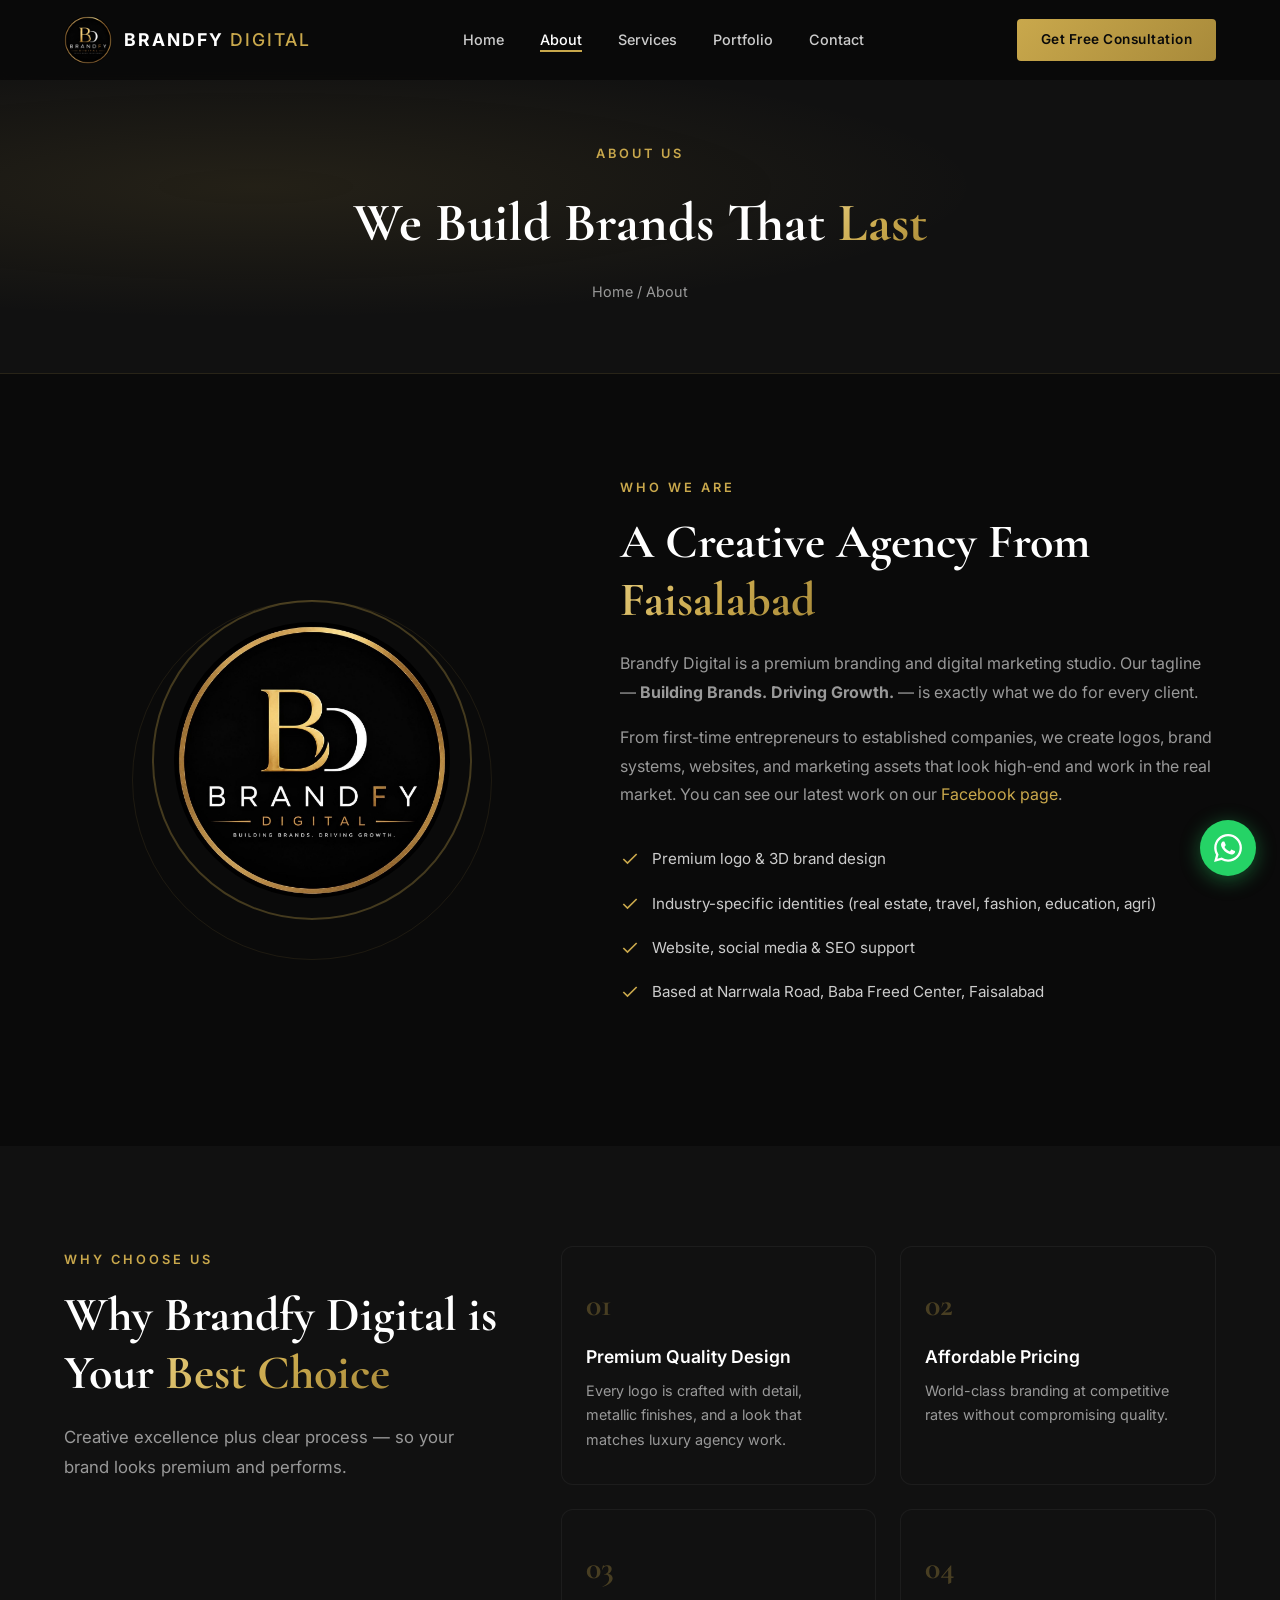
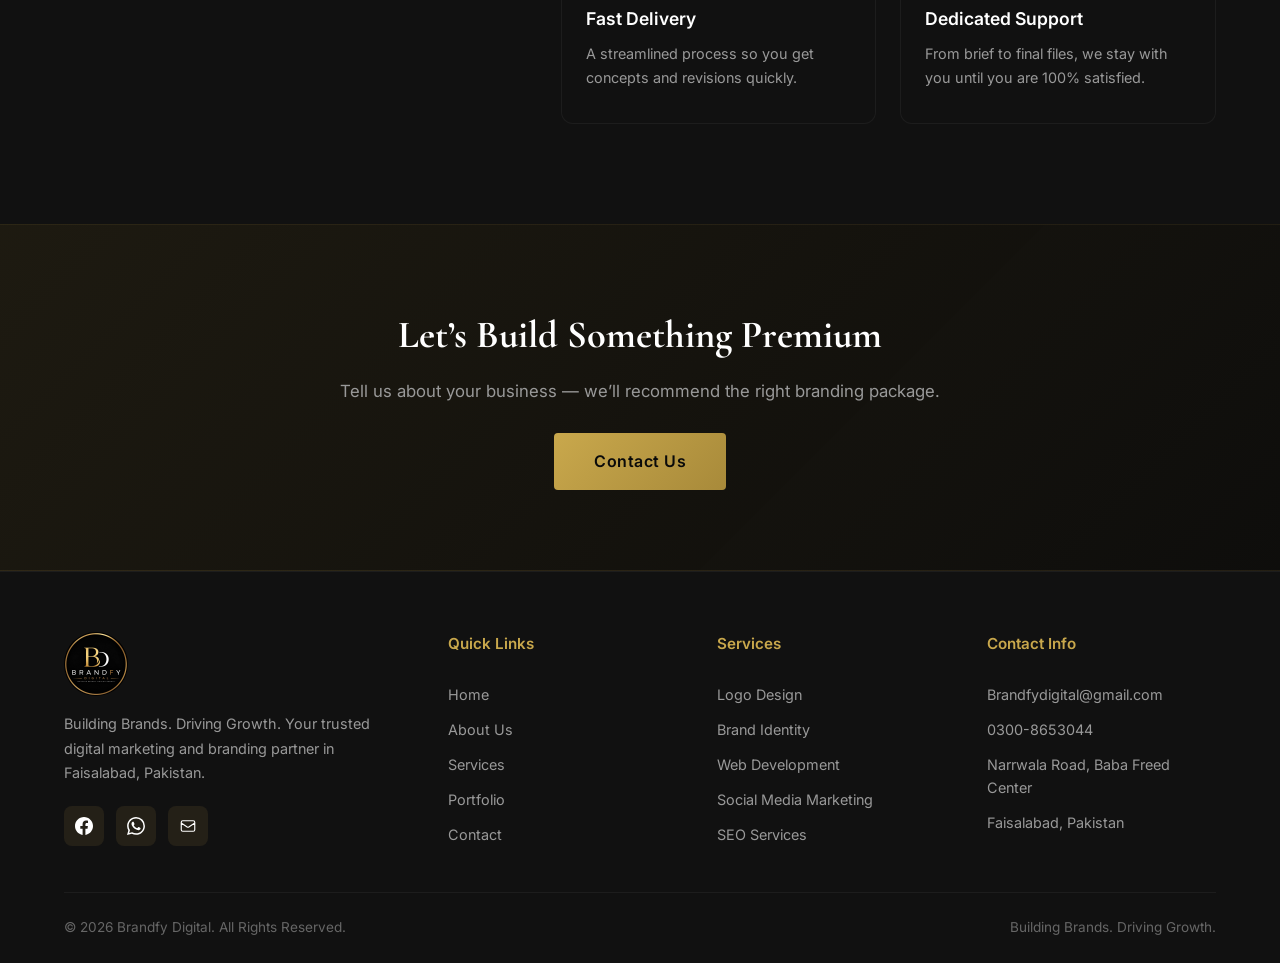
==== about.html @ acda0228 "Initial website upload" ====
<!DOCTYPE html>
<html lang="en">
<head>
  <meta charset="UTF-8">
  <meta name="viewport" content="width=device-width, initial-scale=1.0">
  <meta name="description" content="About Brandfy Digital — a Faisalabad-based branding and digital marketing agency building brands and driving growth.">
  <title>About Us | Brandfy Digital</title>
  <link rel="preconnect" href="https://fonts.googleapis.com">
  <link rel="preconnect" href="https://fonts.gstatic.com" crossorigin>
  <link href="https://fonts.googleapis.com/css2?family=Cormorant+Garamond:wght@400;600;700&family=Inter:wght@300;400;500;600;700&display=swap" rel="stylesheet">
  <link rel="stylesheet" href="css/style.css">
  <link rel="icon" href="images/brandfy-logo.png" type="image/png">
</head>
<body>

  <header class="header header--solid" id="header">
    <div class="container header__inner">
      <a href="index.html" class="logo">
        <img src="images/brandfy-logo.png" alt="Brandfy Digital" class="logo__img">
        <span class="logo__text">BRANDFY <span>DIGITAL</span></span>
      </a>
      <nav class="nav" id="nav">
        <ul class="nav__list">
          <li><a href="index.html" class="nav__link">Home</a></li>
          <li><a href="about.html" class="nav__link active">About</a></li>
          <li><a href="services.html" class="nav__link">Services</a></li>
          <li><a href="portfolio.html" class="nav__link">Portfolio</a></li>
          <li><a href="contact.html" class="nav__link">Contact</a></li>
        </ul>
      </nav>
      <a href="contact.html" class="btn btn--primary header__cta">Get Free Consultation</a>
      <button class="hamburger" id="hamburger" aria-label="Toggle menu"><span></span><span></span><span></span></button>
    </div>
  </header>

  <section class="page-hero">
    <div class="container">
      <span class="section__tag">About Us</span>
      <h1>We Build Brands That <span class="gold-text">Last</span></h1>
      <p class="breadcrumb"><a href="index.html">Home</a> / About</p>
    </div>
  </section>

  <section class="about section">
    <div class="container">
      <div class="about__grid">
        <div class="about__visual reveal">
          <div class="about__logo-wrap">
            <img src="images/brandfy-logo.png" alt="Brandfy Digital Logo" class="about__logo">
          </div>
          <div class="about__accent"></div>
        </div>
        <div class="about__content reveal">
          <span class="section__tag">Who We Are</span>
          <h2 class="section__title">A Creative Agency From <span class="gold-text">Faisalabad</span></h2>
          <p class="about__text">
            Brandfy Digital is a premium branding and digital marketing studio. Our tagline —
            <strong>Building Brands. Driving Growth.</strong> — is exactly what we do for every client.
          </p>
          <p class="about__text">
            From first-time entrepreneurs to established companies, we create logos, brand systems,
            websites, and marketing assets that look high-end and work in the real market. You can
            see our latest work on our
            <a href="https://web.facebook.com/profile.php?id=61593432682241" target="_blank" rel="noopener" class="inline-gold">Facebook page</a>.
          </p>
          <ul class="about__features">
            <li>
              <svg viewBox="0 0 24 24" fill="none" stroke="currentColor" stroke-width="2"><path d="M20 6L9 17l-5-5"/></svg>
              Premium logo &amp; 3D brand design
            </li>
            <li>
              <svg viewBox="0 0 24 24" fill="none" stroke="currentColor" stroke-width="2"><path d="M20 6L9 17l-5-5"/></svg>
              Industry-specific identities (real estate, travel, fashion, education, agri)
            </li>
            <li>
              <svg viewBox="0 0 24 24" fill="none" stroke="currentColor" stroke-width="2"><path d="M20 6L9 17l-5-5"/></svg>
              Website, social media &amp; SEO support
            </li>
            <li>
              <svg viewBox="0 0 24 24" fill="none" stroke="currentColor" stroke-width="2"><path d="M20 6L9 17l-5-5"/></svg>
              Based at Narrwala Road, Baba Freed Center, Faisalabad
            </li>
          </ul>
        </div>
      </div>
    </div>
  </section>

  <section class="why section section--dark">
    <div class="container">
      <div class="why__grid">
        <div class="why__content reveal">
          <span class="section__tag">Why Choose Us</span>
          <h2 class="section__title">Why Brandfy Digital is Your <span class="gold-text">Best Choice</span></h2>
          <p class="section__desc">Creative excellence plus clear process — so your brand looks premium and performs.</p>
        </div>
        <div class="why__cards">
          <div class="why-card reveal">
            <span class="why-card__num">01</span>
            <h3>Premium Quality Design</h3>
            <p>Every logo is crafted with detail, metallic finishes, and a look that matches luxury agency work.</p>
          </div>
          <div class="why-card reveal">
            <span class="why-card__num">02</span>
            <h3>Affordable Pricing</h3>
            <p>World-class branding at competitive rates without compromising quality.</p>
          </div>
          <div class="why-card reveal">
            <span class="why-card__num">03</span>
            <h3>Fast Delivery</h3>
            <p>A streamlined process so you get concepts and revisions quickly.</p>
          </div>
          <div class="why-card reveal">
            <span class="why-card__num">04</span>
            <h3>Dedicated Support</h3>
            <p>From brief to final files, we stay with you until you are 100% satisfied.</p>
          </div>
        </div>
      </div>
    </div>
  </section>

  <section class="cta-banner">
    <div class="container cta-banner__inner reveal">
      <h2>Let’s Build Something Premium</h2>
      <p>Tell us about your business — we’ll recommend the right branding package.</p>
      <a href="contact.html" class="btn btn--primary btn--lg">Contact Us</a>
    </div>
  </section>

  <footer class="footer">
    <div class="container">
      <div class="footer__grid">
        <div class="footer__brand">
          <img src="images/brandfy-logo.png" alt="Brandfy Digital" class="footer__logo">
          <p>Building Brands. Driving Growth. Your trusted digital marketing and branding partner in Faisalabad, Pakistan.</p>
          <div class="footer__social">
            <a href="https://web.facebook.com/profile.php?id=61593432682241" target="_blank" rel="noopener" aria-label="Facebook"><svg viewBox="0 0 24 24" fill="currentColor"><path d="M24 12.073c0-6.627-5.373-12-12-12s-12 5.373-12 12c0 5.99 4.388 10.954 10.125 11.854v-8.385H7.078v-3.47h3.047V9.43c0-3.007 1.792-4.669 4.533-4.669 1.312 0 2.686.235 2.686.235v2.953H15.83c-1.491 0-1.956.925-1.956 1.874v2.25h3.328l-.532 3.47h-2.796v8.385C19.612 23.027 24 18.062 24 12.073z"/></svg></a>
            <a href="https://wa.me/923008653044" target="_blank" rel="noopener" aria-label="WhatsApp"><svg viewBox="0 0 24 24" fill="currentColor"><path d="M17.472 14.382c-.297-.149-1.758-.867-2.03-.967-.273-.099-.471-.148-.67.15-.197.297-.767.966-.94 1.164-.173.199-.347.223-.644.075-.297-.15-1.255-.463-2.39-1.475-.883-.788-1.48-1.761-1.653-2.059-.173-.297-.018-.458.13-.606.134-.133.298-.347.446-.52.149-.174.198-.298.298-.497.099-.198.05-.371-.025-.52-.075-.149-.669-1.612-.916-2.207-.242-.579-.487-.5-.669-.51-.173-.008-.371-.01-.57-.01-.198 0-.52.074-.792.372-.272.297-1.04 1.016-1.04 2.479 0 1.462 1.065 2.875 1.213 3.074.149.198 2.096 3.2 5.077 4.487.709.306 1.262.489 1.694.625.712.227 1.36.195 1.871.118.571-.085 1.758-.719 2.006-1.413.248-.694.248-1.289.173-1.413-.074-.124-.272-.198-.57-.347m-5.421 7.403h-.004a9.87 9.87 0 01-5.031-1.378l-.361-.214-3.741.982.998-3.648-.235-.374a9.86 9.86 0 01-1.51-5.26c.001-5.45 4.436-9.884 9.888-9.884 2.64 0 5.122 1.03 6.988 2.898a9.825 9.825 0 012.893 6.994c-.003 5.45-4.435 9.884-9.884 9.884m8.413-18.297A11.815 11.815 0 0012.05 0C5.495 0 .16 5.335.157 11.892c0 2.096.547 4.142 1.588 5.945L.057 24l6.305-1.654a11.882 11.882 0 005.683 1.448h.005c6.554 0 11.89-5.335 11.89-11.893a11.821 11.821 0 00-3.48-8.413z"/></svg></a>
            <a href="mailto:Brandfydigital@gmail.com" aria-label="Email"><svg viewBox="0 0 24 24" fill="none" stroke="currentColor" stroke-width="1.5"><path d="M3 8l7.89 5.26a2 2 0 002.22 0L21 8M5 19h14a2 2 0 002-2V7a2 2 0 00-2-2H5a2 2 0 00-2 2v10a2 2 0 002 2z"/></svg></a>
          </div>
        </div>
        <div class="footer__links">
          <h4>Quick Links</h4>
          <ul>
            <li><a href="index.html">Home</a></li>
            <li><a href="about.html">About Us</a></li>
            <li><a href="services.html">Services</a></li>
            <li><a href="portfolio.html">Portfolio</a></li>
            <li><a href="contact.html">Contact</a></li>
          </ul>
        </div>
        <div class="footer__links">
          <h4>Services</h4>
          <ul>
            <li><a href="services.html">Logo Design</a></li>
            <li><a href="services.html">Brand Identity</a></li>
            <li><a href="services.html">Web Development</a></li>
            <li><a href="services.html">Social Media Marketing</a></li>
            <li><a href="services.html">SEO Services</a></li>
          </ul>
        </div>
        <div class="footer__links">
          <h4>Contact Info</h4>
          <ul>
            <li>Brandfydigital@gmail.com</li>
            <li>0300-8653044</li>
            <li>Narrwala Road, Baba Freed Center</li>
            <li>Faisalabad, Pakistan</li>
          </ul>
        </div>
      </div>
      <div class="footer__bottom">
        <p>&copy; 2026 Brandfy Digital. All Rights Reserved.</p>
        <p>Building Brands. Driving Growth.</p>
      </div>
    </div>
  </footer>

  <a href="https://wa.me/923008653044?text=Hi%20Brandfy%20Digital!%20I%20want%20to%20discuss%20a%20project." class="whatsapp-float" target="_blank" rel="noopener" aria-label="Chat on WhatsApp">
    <svg viewBox="0 0 24 24" fill="currentColor"><path d="M17.472 14.382c-.297-.149-1.758-.867-2.03-.967-.273-.099-.471-.148-.67.15-.197.297-.767.966-.94 1.164-.173.199-.347.223-.644.075-.297-.15-1.255-.463-2.39-1.475-.883-.788-1.48-1.761-1.653-2.059-.173-.297-.018-.458.13-.606.134-.133.298-.347.446-.52.149-.174.198-.298.298-.497.099-.198.05-.371-.025-.52-.075-.149-.669-1.612-.916-2.207-.242-.579-.487-.5-.669-.51-.173-.008-.371-.01-.57-.01-.198 0-.52.074-.792.372-.272.297-1.04 1.016-1.04 2.479 0 1.462 1.065 2.875 1.213 3.074.149.198 2.096 3.2 5.077 4.487.709.306 1.262.489 1.694.625.712.227 1.36.195 1.871.118.571-.085 1.758-.719 2.006-1.413.248-.694.248-1.289.173-1.413-.074-.124-.272-.198-.57-.347m-5.421 7.403h-.004a9.87 9.87 0 01-5.031-1.378l-.361-.214-3.741.982.998-3.648-.235-.374a9.86 9.86 0 01-1.51-5.26c.001-5.45 4.436-9.884 9.888-9.884 2.64 0 5.122 1.03 6.988 2.898a9.825 9.825 0 012.893 6.994c-.003 5.45-4.435 9.884-9.884 9.884m8.413-18.297A11.815 11.815 0 0012.05 0C5.495 0 .16 5.335.157 11.892c0 2.096.547 4.142 1.588 5.945L.057 24l6.305-1.654a11.882 11.882 0 005.683 1.448h.005c6.554 0 11.89-5.335 11.89-11.893a11.821 11.821 0 00-3.48-8.413z"/></svg>
  </a>
  <script src="js/main.js"></script>
</body>
</html>
---- css/style.css ----
/* ===== CSS Variables ===== */
:root {
  --black: #0a0a0a;
  --black-light: #111111;
  --black-card: #1a1a1a;
  --gold: #c9a84c;
  --gold-light: #e2c878;
  --gold-dark: #a88a3a;
  --white: #ffffff;
  --gray: #999999;
  --gray-light: #cccccc;
  --gray-dark: #666666;
  --font-serif: 'Cormorant Garamond', Georgia, serif;
  --font-sans: 'Inter', -apple-system, BlinkMacSystemFont, sans-serif;
  --transition: 0.3s cubic-bezier(0.4, 0, 0.2, 1);
  --shadow: 0 4px 30px rgba(0, 0, 0, 0.3);
  --shadow-gold: 0 4px 30px rgba(201, 168, 76, 0.15);
}

/* ===== Reset & Base ===== */
*, *::before, *::after {
  margin: 0;
  padding: 0;
  box-sizing: border-box;
}

html {
  scroll-behavior: smooth;
  scroll-padding-top: 80px;
}

body {
  font-family: var(--font-sans);
  background: var(--black);
  color: var(--white);
  line-height: 1.6;
  overflow-x: hidden;
}

img {
  max-width: 100%;
  height: auto;
  display: block;
}

a {
  text-decoration: none;
  color: inherit;
  transition: var(--transition);
}

ul { list-style: none; }

.container {
  max-width: 1200px;
  margin: 0 auto;
  padding: 0 24px;
}

.gold-text {
  background: linear-gradient(135deg, var(--gold-light), var(--gold), var(--gold-dark));
  -webkit-background-clip: text;
  -webkit-text-fill-color: transparent;
  background-clip: text;
}

.section {
  padding: 100px 0;
}

.section--dark {
  background: var(--black-light);
}

.section__tag {
  display: inline-block;
  font-size: 0.8rem;
  font-weight: 600;
  letter-spacing: 3px;
  text-transform: uppercase;
  color: var(--gold);
  margin-bottom: 16px;
}

.section__title {
  font-family: var(--font-serif);
  font-size: clamp(2rem, 4vw, 3rem);
  font-weight: 700;
  line-height: 1.2;
  margin-bottom: 20px;
}

.section__desc {
  color: var(--gray);
  font-size: 1.05rem;
  max-width: 600px;
  line-height: 1.8;
}

.section__header {
  text-align: center;
  margin-bottom: 60px;
}

.section__header .section__desc {
  margin: 0 auto;
}

/* ===== Buttons ===== */
.btn {
  display: inline-flex;
  align-items: center;
  justify-content: center;
  padding: 14px 32px;
  font-family: var(--font-sans);
  font-size: 0.9rem;
  font-weight: 600;
  letter-spacing: 0.5px;
  border: none;
  border-radius: 4px;
  cursor: pointer;
  transition: var(--transition);
}

.btn--primary {
  background: linear-gradient(135deg, var(--gold), var(--gold-dark));
  color: var(--black);
}

.btn--primary:hover {
  background: linear-gradient(135deg, var(--gold-light), var(--gold));
  transform: translateY(-2px);
  box-shadow: var(--shadow-gold);
}

.btn--outline {
  background: transparent;
  color: var(--white);
  border: 1px solid rgba(201, 168, 76, 0.4);
}

.btn--outline:hover {
  border-color: var(--gold);
  color: var(--gold);
  transform: translateY(-2px);
}

.btn--lg {
  padding: 16px 40px;
  font-size: 1rem;
}

.btn--full {
  width: 100%;
}

/* ===== Header ===== */
.header {
  position: fixed;
  top: 0;
  left: 0;
  width: 100%;
  z-index: 1000;
  padding: 16px 0;
  transition: var(--transition);
}

.header.scrolled {
  background: rgba(10, 10, 10, 0.95);
  backdrop-filter: blur(20px);
  padding: 12px 0;
  box-shadow: 0 2px 20px rgba(0, 0, 0, 0.5);
}

.header__inner {
  display: flex;
  align-items: center;
  justify-content: space-between;
}

.logo {
  display: flex;
  align-items: center;
  gap: 12px;
}

.logo__img {
  width: 48px;
  height: 48px;
  border-radius: 50%;
  object-fit: cover;
}

.logo__text {
  font-family: var(--font-sans);
  font-weight: 700;
  font-size: 1.1rem;
  letter-spacing: 2px;
}

.logo__text span {
  color: var(--gold);
  font-weight: 500;
}

.nav__list {
  display: flex;
  gap: 36px;
}

.nav__link {
  font-size: 0.9rem;
  font-weight: 500;
  color: var(--gray-light);
  position: relative;
}

.nav__link::after {
  content: '';
  position: absolute;
  bottom: -4px;
  left: 0;
  width: 0;
  height: 2px;
  background: var(--gold);
  transition: var(--transition);
}

.nav__link:hover,
.nav__link.active {
  color: var(--white);
}

.nav__link:hover::after,
.nav__link.active::after {
  width: 100%;
}

.header__cta {
  padding: 10px 24px;
  font-size: 0.85rem;
}

.hamburger {
  display: none;
  flex-direction: column;
  gap: 5px;
  background: none;
  border: none;
  cursor: pointer;
  padding: 4px;
}

.hamburger span {
  display: block;
  width: 24px;
  height: 2px;
  background: var(--white);
  transition: var(--transition);
}

/* ===== Hero ===== */
.hero {
  min-height: 100vh;
  display: flex;
  align-items: center;
  position: relative;
  padding: 120px 0 80px;
  overflow: hidden;
}

.hero__bg {
  position: absolute;
  inset: 0;
  background:
    radial-gradient(ellipse at 20% 50%, rgba(201, 168, 76, 0.08) 0%, transparent 50%),
    radial-gradient(ellipse at 80% 20%, rgba(201, 168, 76, 0.05) 0%, transparent 50%),
    radial-gradient(ellipse at 50% 100%, rgba(201, 168, 76, 0.03) 0%, transparent 50%);
}

.hero__bg::before {
  content: '';
  position: absolute;
  inset: 0;
  background: url("data:image/svg+xml,%3Csvg width='60' height='60' viewBox='0 0 60 60' xmlns='http://www.w3.org/2000/svg'%3E%3Cg fill='none' fill-rule='evenodd'%3E%3Cg fill='%23c9a84c' fill-opacity='0.03'%3E%3Cpath d='M36 34v-4h-2v4h-4v2h4v4h2v-4h4v-2h-4zm0-30V0h-2v4h-4v2h4v4h2V6h4V4h-4zM6 34v-4H4v4H0v2h4v4h2v-4h4v-2H6zM6 4V0H4v4H0v2h4v4h2V6h4V4H6z'/%3E%3C/g%3E%3C/g%3E%3C/svg%3E");
  opacity: 0.5;
}

.hero__content {
  position: relative;
  z-index: 1;
  max-width: 800px;
}

.hero-animate {
  opacity: 0;
  animation: heroFadeUp 0.9s cubic-bezier(0.22, 1, 0.36, 1) forwards;
}

.hero__badge.hero-animate { animation-delay: 0.08s; }
.hero__desc.hero-animate { animation-delay: 1.15s; }
.hero__actions.hero-animate { animation-delay: 1.32s; }
.hero__stats.hero-animate { animation-delay: 1.48s; }

.hero__badge {
  display: inline-block;
  padding: 8px 20px;
  border: 1px solid rgba(201, 168, 76, 0.3);
  border-radius: 50px;
  font-size: 0.8rem;
  font-weight: 500;
  letter-spacing: 1px;
  color: var(--gold);
  margin-bottom: 24px;
  animation: fadeInUp 0.8s ease;
}

.hero__title {
  font-family: var(--font-serif);
  font-size: clamp(2.8rem, 6vw, 4.5rem);
  font-weight: 700;
  line-height: 1.1;
  margin-bottom: 24px;
}

.hero__title-line {
  display: block;
  overflow: hidden;
  padding-bottom: 0.06em;
}

.hero__title-word {
  display: inline-block;
  margin-right: 0.18em;
  will-change: transform, opacity, filter;
  opacity: 0;
  transform: translate3d(0, 36%, 0);
  filter: blur(5px);
  animation: heroMaskReveal 1.05s cubic-bezier(0.22, 0.61, 0.36, 1) forwards;
}

.hero__title-line:nth-child(1) .hero__title-word:nth-child(1) { animation-delay: 0.16s; }
.hero__title-line:nth-child(1) .hero__title-word:nth-child(2) { animation-delay: 0.28s; }
.hero__title-line:nth-child(2) .hero__title-word:nth-child(1) { animation-delay: 0.4s; }
.hero__title-line:nth-child(2) .hero__title-word:nth-child(2) { animation-delay: 0.52s; }

.hero__desc {
  font-size: 1.1rem;
  color: var(--gray);
  line-height: 1.8;
  max-width: 600px;
  margin-bottom: 36px;
  animation: fadeInUp 0.8s ease 0.2s both;
}

.hero__actions {
  display: flex;
  gap: 16px;
  flex-wrap: wrap;
  margin-bottom: 60px;
  animation: fadeInUp 0.8s ease 0.3s both;
}

.hero__stats {
  display: flex;
  gap: 48px;
  animation: fadeInUp 0.8s ease 0.4s both;
}

.stat {
  display: flex;
  flex-direction: column;
}

.stat__num {
  font-family: var(--font-serif);
  font-size: 2.5rem;
  font-weight: 700;
  color: var(--gold);
  line-height: 1;
}

.stat__plus {
  font-family: var(--font-serif);
  font-size: 2.5rem;
  font-weight: 700;
  color: var(--gold);
  line-height: 1;
}

.stat__label {
  font-size: 0.85rem;
  color: var(--gray);
  margin-top: 4px;
}

.hero__scroll {
  position: absolute;
  bottom: 40px;
  left: 50%;
  transform: translateX(-50%);
  display: flex;
  flex-direction: column;
  align-items: center;
  gap: 8px;
  color: var(--gray-dark);
  font-size: 0.75rem;
  letter-spacing: 2px;
  text-transform: uppercase;
  animation: fadeInUp 0.8s ease 0.6s both;
}

.hero__scroll-line {
  width: 1px;
  height: 40px;
  background: linear-gradient(to bottom, var(--gold), transparent);
  animation: scrollLine 2s ease infinite;
}

/* ===== About ===== */
.about__grid {
  display: grid;
  grid-template-columns: 1fr 1.2fr;
  gap: 60px;
  align-items: center;
}

.about__visual {
  position: relative;
  display: flex;
  justify-content: center;
}

.about__logo-wrap {
  width: 320px;
  height: 320px;
  border-radius: 50%;
  border: 2px solid rgba(201, 168, 76, 0.3);
  display: flex;
  align-items: center;
  justify-content: center;
  padding: 20px;
  position: relative;
  z-index: 1;
}

.about__logo {
  width: 100%;
  height: 100%;
  object-fit: contain;
  border-radius: 50%;
}

.about__accent {
  position: absolute;
  width: 360px;
  height: 360px;
  border-radius: 50%;
  border: 1px solid rgba(201, 168, 76, 0.1);
  animation: pulse 3s ease infinite;
}

.about__text {
  color: var(--gray);
  margin-bottom: 16px;
  line-height: 1.8;
}

.about-copy {
  opacity: 0;
  transform: translateY(42px);
  filter: blur(8px);
}

.heading-reveal {
  display: block;
  overflow: hidden;
  opacity: 0;
  transform: translateY(30px);
  filter: blur(6px);
}

.reveal.visible .heading-reveal,
.about__content.visible .heading-reveal {
  animation: aboutTextReveal 0.85s cubic-bezier(0.22, 1, 0.36, 1) forwards;
}

.about__content.visible .about-copy {
  animation: aboutTextReveal 0.85s cubic-bezier(0.22, 1, 0.36, 1) forwards;
}

.about__content.visible .about-copy:nth-child(1) { animation-delay: 0.08s; }
.about__content.visible .about-copy:nth-child(2) { animation-delay: 0.22s; }
.about__content.visible .about-copy:nth-child(3) { animation-delay: 0.36s; }
.about__content.visible .about-copy:nth-child(4) { animation-delay: 0.5s; }
.about__content.visible .about-copy:nth-child(5) { animation-delay: 0.64s; }

.about__features {
  margin: 28px 0 32px;
}

.about__features li {
  display: flex;
  align-items: center;
  gap: 12px;
  padding: 10px 0;
  color: var(--gray-light);
  font-size: 0.95rem;
}

.about__features svg {
  width: 20px;
  height: 20px;
  color: var(--gold);
  flex-shrink: 0;
}

/* ===== Services ===== */
.services__grid {
  display: grid;
  grid-template-columns: repeat(3, 1fr);
  gap: 24px;
}

.service-card {
  background: var(--black-card);
  border: 1px solid rgba(255, 255, 255, 0.05);
  border-radius: 12px;
  padding: 36px 28px;
  transition: var(--transition);
  position: relative;
  overflow: hidden;
}

.service-card::before {
  content: '';
  position: absolute;
  top: 0;
  left: 0;
  width: 100%;
  height: 3px;
  background: linear-gradient(90deg, var(--gold), var(--gold-dark));
  transform: scaleX(0);
  transform-origin: left;
  transition: var(--transition);
}

.service-card:hover {
  border-color: rgba(201, 168, 76, 0.2);
  transform: translateY(-4px);
  box-shadow: var(--shadow-gold);
}

.service-card:hover::before {
  transform: scaleX(1);
}

.service-card__icon {
  width: 56px;
  height: 56px;
  border-radius: 12px;
  background: rgba(201, 168, 76, 0.1);
  display: flex;
  align-items: center;
  justify-content: center;
  margin-bottom: 20px;
}

.service-card__icon svg {
  width: 28px;
  height: 28px;
  color: var(--gold);
}

.service-card__title {
  font-size: 1.2rem;
  font-weight: 600;
  margin-bottom: 12px;
}

.service-card__desc {
  color: var(--gray);
  font-size: 0.9rem;
  line-height: 1.7;
}

/* ===== Why Choose Us ===== */
.why__grid {
  display: grid;
  grid-template-columns: 1fr 1.5fr;
  gap: 60px;
  align-items: start;
}

.why__cards {
  display: grid;
  grid-template-columns: repeat(2, 1fr);
  gap: 24px;
}

.why-card {
  background: var(--black-light);
  border: 1px solid rgba(255, 255, 255, 0.05);
  border-radius: 12px;
  padding: 32px 24px;
  transition: var(--transition);
}

.why-card:hover {
  border-color: rgba(201, 168, 76, 0.2);
  transform: translateY(-2px);
}

.why-card__num {
  font-family: var(--font-serif);
  font-size: 2rem;
  font-weight: 700;
  color: rgba(201, 168, 76, 0.3);
  display: block;
  margin-bottom: 12px;
}

.why-card h3 {
  font-size: 1.1rem;
  font-weight: 600;
  margin-bottom: 8px;
}

.why-card p {
  color: var(--gray);
  font-size: 0.9rem;
  line-height: 1.7;
}

/* ===== Portfolio ===== */
.portfolio__grid {
  display: grid;
  grid-template-columns: repeat(5, 1fr);
  gap: 20px;
}

.portfolio-item {
  background: var(--black-card);
  border-radius: 12px;
  overflow: hidden;
  border: 1px solid rgba(255, 255, 255, 0.05);
  transition: var(--transition);
}

.portfolio-item:hover {
  transform: translateY(-6px);
  border-color: rgba(201, 168, 76, 0.3);
  box-shadow: var(--shadow-gold);
}

.portfolio-item__img-wrap {
  aspect-ratio: 1;
  overflow: hidden;
  background: #fff;
  display: flex;
  align-items: center;
  justify-content: center;
  padding: 16px;
}

.portfolio-item__img-wrap img {
  width: 100%;
  height: 100%;
  object-fit: contain;
  transition: var(--transition);
}

.portfolio-item:hover .portfolio-item__img-wrap img {
  transform: scale(1.05);
}

.portfolio-item__info {
  padding: 16px;
  text-align: center;
}

.portfolio-item__info h3 {
  font-size: 0.85rem;
  font-weight: 600;
  margin-bottom: 4px;
  white-space: nowrap;
  overflow: hidden;
  text-overflow: ellipsis;
}

.portfolio-item__info span {
  font-size: 0.75rem;
  color: var(--gray-dark);
}

/* ===== CTA Banner ===== */
.cta-banner {
  padding: 80px 0;
  background: linear-gradient(135deg, rgba(201, 168, 76, 0.1), rgba(201, 168, 76, 0.02));
  border-top: 1px solid rgba(201, 168, 76, 0.1);
  border-bottom: 1px solid rgba(201, 168, 76, 0.1);
}

.cta-banner__inner {
  text-align: center;
}

.cta-banner__inner h2 {
  font-family: var(--font-serif);
  font-size: clamp(1.8rem, 3vw, 2.5rem);
  margin-bottom: 12px;
}

.cta-banner__inner p {
  color: var(--gray);
  margin-bottom: 28px;
  font-size: 1.05rem;
}

/* ===== Contact ===== */
.contact__grid {
  display: grid;
  grid-template-columns: 1fr 1fr;
  gap: 60px;
  align-items: start;
}

.contact__details {
  margin-top: 36px;
}

.contact__item {
  display: flex;
  gap: 16px;
  padding: 20px 0;
  border-bottom: 1px solid rgba(255, 255, 255, 0.05);
}

.contact__icon {
  width: 48px;
  height: 48px;
  border-radius: 10px;
  background: rgba(201, 168, 76, 0.1);
  display: flex;
  align-items: center;
  justify-content: center;
  flex-shrink: 0;
}

.contact__icon svg {
  width: 22px;
  height: 22px;
  color: var(--gold);
}

.contact__item h4 {
  font-size: 0.85rem;
  font-weight: 600;
  color: var(--gold);
  margin-bottom: 4px;
}

.contact__item a {
  color: var(--gray-light);
  font-size: 0.95rem;
}

.contact__item a:hover {
  color: var(--gold);
}

.contact__item p {
  color: var(--gray-light);
  font-size: 0.95rem;
}

.contact__form {
  background: var(--black-light);
  border: 1px solid rgba(255, 255, 255, 0.05);
  border-radius: 16px;
  padding: 40px;
}

.contact__form h3 {
  font-size: 1.3rem;
  font-weight: 600;
  margin-bottom: 28px;
}

.form-group {
  margin-bottom: 20px;
}

.form-group label {
  display: block;
  font-size: 0.85rem;
  font-weight: 500;
  color: var(--gray-light);
  margin-bottom: 8px;
}

.form-group input,
.form-group select,
.form-group textarea {
  width: 100%;
  padding: 14px 16px;
  background: var(--black-card);
  border: 1px solid rgba(255, 255, 255, 0.08);
  border-radius: 8px;
  color: var(--white);
  font-family: var(--font-sans);
  font-size: 0.95rem;
  transition: var(--transition);
}

.form-group input:focus,
.form-group select:focus,
.form-group textarea:focus {
  outline: none;
  border-color: var(--gold);
  box-shadow: 0 0 0 3px rgba(201, 168, 76, 0.1);
}

.form-group input::placeholder,
.form-group textarea::placeholder {
  color: var(--gray-dark);
}

.form-group select {
  appearance: none;
  background-image: url("data:image/svg+xml,%3Csvg xmlns='http://www.w3.org/2000/svg' width='12' height='12' viewBox='0 0 12 12'%3E%3Cpath fill='%23999' d='M6 8L1 3h10z'/%3E%3C/svg%3E");
  background-repeat: no-repeat;
  background-position: right 16px center;
  cursor: pointer;
}

.form-group select option {
  background: var(--black-card);
}

.form-group textarea {
  resize: vertical;
  min-height: 100px;
}

/* ===== Footer ===== */
.footer {
  background: var(--black-light);
  border-top: 1px solid rgba(255, 255, 255, 0.05);
  padding: 60px 0 0;
}

.footer__grid {
  display: grid;
  grid-template-columns: 1.5fr 1fr 1fr 1fr;
  gap: 40px;
  padding-bottom: 40px;
  border-bottom: 1px solid rgba(255, 255, 255, 0.05);
}

.footer__logo {
  width: 64px;
  height: 64px;
  border-radius: 50%;
  margin-bottom: 16px;
}

.footer__brand p {
  color: var(--gray);
  font-size: 0.9rem;
  line-height: 1.7;
  margin-bottom: 20px;
}

.footer__social {
  display: flex;
  gap: 12px;
}

.footer__social a {
  width: 40px;
  height: 40px;
  border-radius: 8px;
  background: rgba(201, 168, 76, 0.1);
  display: flex;
  align-items: center;
  justify-content: center;
  transition: var(--transition);
}

.footer__social a:hover {
  background: var(--gold);
  color: var(--black);
}

.footer__social svg {
  width: 18px;
  height: 18px;
}

.footer__links h4 {
  font-size: 0.95rem;
  font-weight: 600;
  margin-bottom: 20px;
  color: var(--gold);
}

.footer__links li {
  padding: 6px 0;
}

.footer__links a,
.footer__links li {
  color: var(--gray);
  font-size: 0.9rem;
}

.footer__links a:hover {
  color: var(--gold);
}

.footer__bottom {
  display: flex;
  justify-content: space-between;
  align-items: center;
  padding: 24px 0;
  color: var(--gray-dark);
  font-size: 0.85rem;
}

/* ===== WhatsApp Float ===== */
.whatsapp-float {
  position: fixed;
  bottom: 24px;
  right: 24px;
  width: 56px;
  height: 56px;
  background: #25d366;
  border-radius: 50%;
  display: flex;
  align-items: center;
  justify-content: center;
  z-index: 999;
  box-shadow: 0 4px 20px rgba(37, 211, 102, 0.4);
  transition: var(--transition);
  animation: pulseWhatsApp 2s ease infinite;
}

.whatsapp-float:hover {
  transform: scale(1.1);
}

.whatsapp-float svg {
  width: 28px;
  height: 28px;
  color: white;
}

/* ===== Reveal Animation ===== */
.reveal {
  opacity: 0;
  transform: translateY(30px);
  transition: opacity 0.8s ease, transform 0.8s ease;
}

.reveal.visible {
  opacity: 1;
  transform: translateY(0);
}

/* ===== Keyframes ===== */
@keyframes fadeInUp {
  from {
    opacity: 0;
    transform: translateY(30px);
  }
  to {
    opacity: 1;
    transform: translateY(0);
  }
}

@keyframes heroFadeUp {
  from {
    opacity: 0;
    transform: translateY(32px);
  }
  to {
    opacity: 1;
    transform: translateY(0);
  }
}

@keyframes heroMaskReveal {
  0% {
    opacity: 0;
    transform: translate3d(0, 36%, 0);
    filter: blur(5px);
  }
  100% {
    opacity: 1;
    transform: translate3d(0, 0, 0);
    filter: blur(0);
  }
}

@keyframes aboutTextReveal {
  0% {
    opacity: 0;
    transform: translateY(42px);
    filter: blur(8px);
  }
  60% {
    opacity: 1;
  }
  100% {
    opacity: 1;
    transform: translateY(0);
    filter: blur(0);
  }
}

@keyframes scrollLine {
  0%, 100% { opacity: 0.3; transform: scaleY(0.5); }
  50% { opacity: 1; transform: scaleY(1); }
}

@keyframes pulse {
  0%, 100% { transform: scale(1); opacity: 0.5; }
  50% { transform: scale(1.05); opacity: 0.8; }
}

@keyframes pulseWhatsApp {
  0%, 100% { box-shadow: 0 4px 20px rgba(37, 211, 102, 0.4); }
  50% { box-shadow: 0 4px 30px rgba(37, 211, 102, 0.7); }
}

/* ===== Responsive ===== */
@media (max-width: 1024px) {
  .services__grid {
    grid-template-columns: repeat(2, 1fr);
  }

  .portfolio__grid {
    grid-template-columns: repeat(3, 1fr);
  }

  .footer__grid {
    grid-template-columns: repeat(2, 1fr);
  }
}

@media (max-width: 768px) {
  .section {
    padding: 70px 0;
  }

  .nav {
    position: fixed;
    top: 0;
    right: -100%;
    width: 280px;
    height: 100vh;
    background: var(--black-light);
    padding: 80px 32px 32px;
    transition: var(--transition);
    z-index: 999;
    border-left: 1px solid rgba(201, 168, 76, 0.1);
  }

  .nav.open {
    right: 0;
  }

  .nav__list {
    flex-direction: column;
    gap: 24px;
  }

  .nav__link {
    font-size: 1.1rem;
  }

  .header__cta {
    display: none;
  }

  .hamburger {
    display: flex;
    z-index: 1001;
  }

  .hamburger.active span:nth-child(1) {
    transform: rotate(45deg) translate(5px, 5px);
  }

  .hamburger.active span:nth-child(2) {
    opacity: 0;
  }

  .hamburger.active span:nth-child(3) {
    transform: rotate(-45deg) translate(5px, -5px);
  }

  .hero__stats {
    gap: 24px;
    flex-wrap: wrap;
  }

  .about__grid {
    grid-template-columns: 1fr;
    gap: 40px;
  }

  .about__logo-wrap {
    width: 240px;
    height: 240px;
  }

  .about__accent {
    width: 280px;
    height: 280px;
  }

  .services__grid {
    grid-template-columns: 1fr;
  }

  .why__grid {
    grid-template-columns: 1fr;
  }

  .why__cards {
    grid-template-columns: 1fr;
  }

  .portfolio__grid {
    grid-template-columns: repeat(2, 1fr);
  }

  .contact__grid {
    grid-template-columns: 1fr;
    gap: 40px;
  }

  .contact__form {
    padding: 28px;
  }

  .footer__grid {
    grid-template-columns: 1fr;
    gap: 32px;
  }

  .footer__bottom {
    flex-direction: column;
    gap: 8px;
    text-align: center;
  }

  .hero__scroll {
    display: none;
  }
}

@media (max-width: 480px) {
  .portfolio__grid {
    grid-template-columns: 1fr 1fr;
    gap: 12px;
  }

  .hero__actions {
    flex-direction: column;
  }

  .hero__actions .btn {
    width: 100%;
  }
}

/* ===== Multi-page extras ===== */
.header--solid {
  background: rgba(10, 10, 10, 0.95);
  backdrop-filter: blur(20px);
}

.page-hero {
  padding: 140px 0 70px;
  background:
    radial-gradient(ellipse at 20% 50%, rgba(201, 168, 76, 0.1) 0%, transparent 50%),
    var(--black-light);
  border-bottom: 1px solid rgba(201, 168, 76, 0.12);
  text-align: center;
}

.page-hero h1 {
  font-family: var(--font-serif);
  font-size: clamp(2.2rem, 5vw, 3.4rem);
  font-weight: 700;
  margin-bottom: 12px;
}

.breadcrumb {
  color: var(--gray);
  font-size: 0.9rem;
}

.breadcrumb a:hover {
  color: var(--gold);
}

.section__cta {
  text-align: center;
  margin-top: 48px;
}

.inline-gold {
  color: var(--gold);
}

.portfolio__grid--home {
  grid-template-columns: repeat(4, 1fr);
}

.portfolio-item {
  color: inherit;
}

.process__grid {
  display: grid;
  grid-template-columns: repeat(4, 1fr);
  gap: 24px;
}

.process-step {
  background: var(--black-card);
  border: 1px solid rgba(255, 255, 255, 0.05);
  border-radius: 12px;
  padding: 32px 24px;
}

.process-step span {
  font-family: var(--font-serif);
  font-size: 2rem;
  color: var(--gold);
  display: block;
  margin-bottom: 12px;
}

.process-step h3 {
  margin-bottom: 8px;
}

.process-step p {
  color: var(--gray);
  font-size: 0.9rem;
}

.map-wrap {
  height: 380px;
  border-top: 1px solid rgba(255, 255, 255, 0.05);
}

.map-wrap iframe {
  width: 100%;
  height: 100%;
  border: 0;
  filter: grayscale(0.4) contrast(1.05);
}

@media (max-width: 1024px) {
  .portfolio__grid--home {
    grid-template-columns: repeat(3, 1fr);
  }

  .process__grid {
    grid-template-columns: repeat(2, 1fr);
  }
}

@media (max-width: 768px) {
  .portfolio__grid--home {
    grid-template-columns: repeat(2, 1fr);
  }

  .process__grid {
    grid-template-columns: 1fr;
  }
}

@media (prefers-reduced-motion: reduce) {
  .hero-animate,
  .hero__title-word {
    animation: none !important;
    opacity: 1 !important;
    transform: none !important;
    filter: none !important;
  }
}
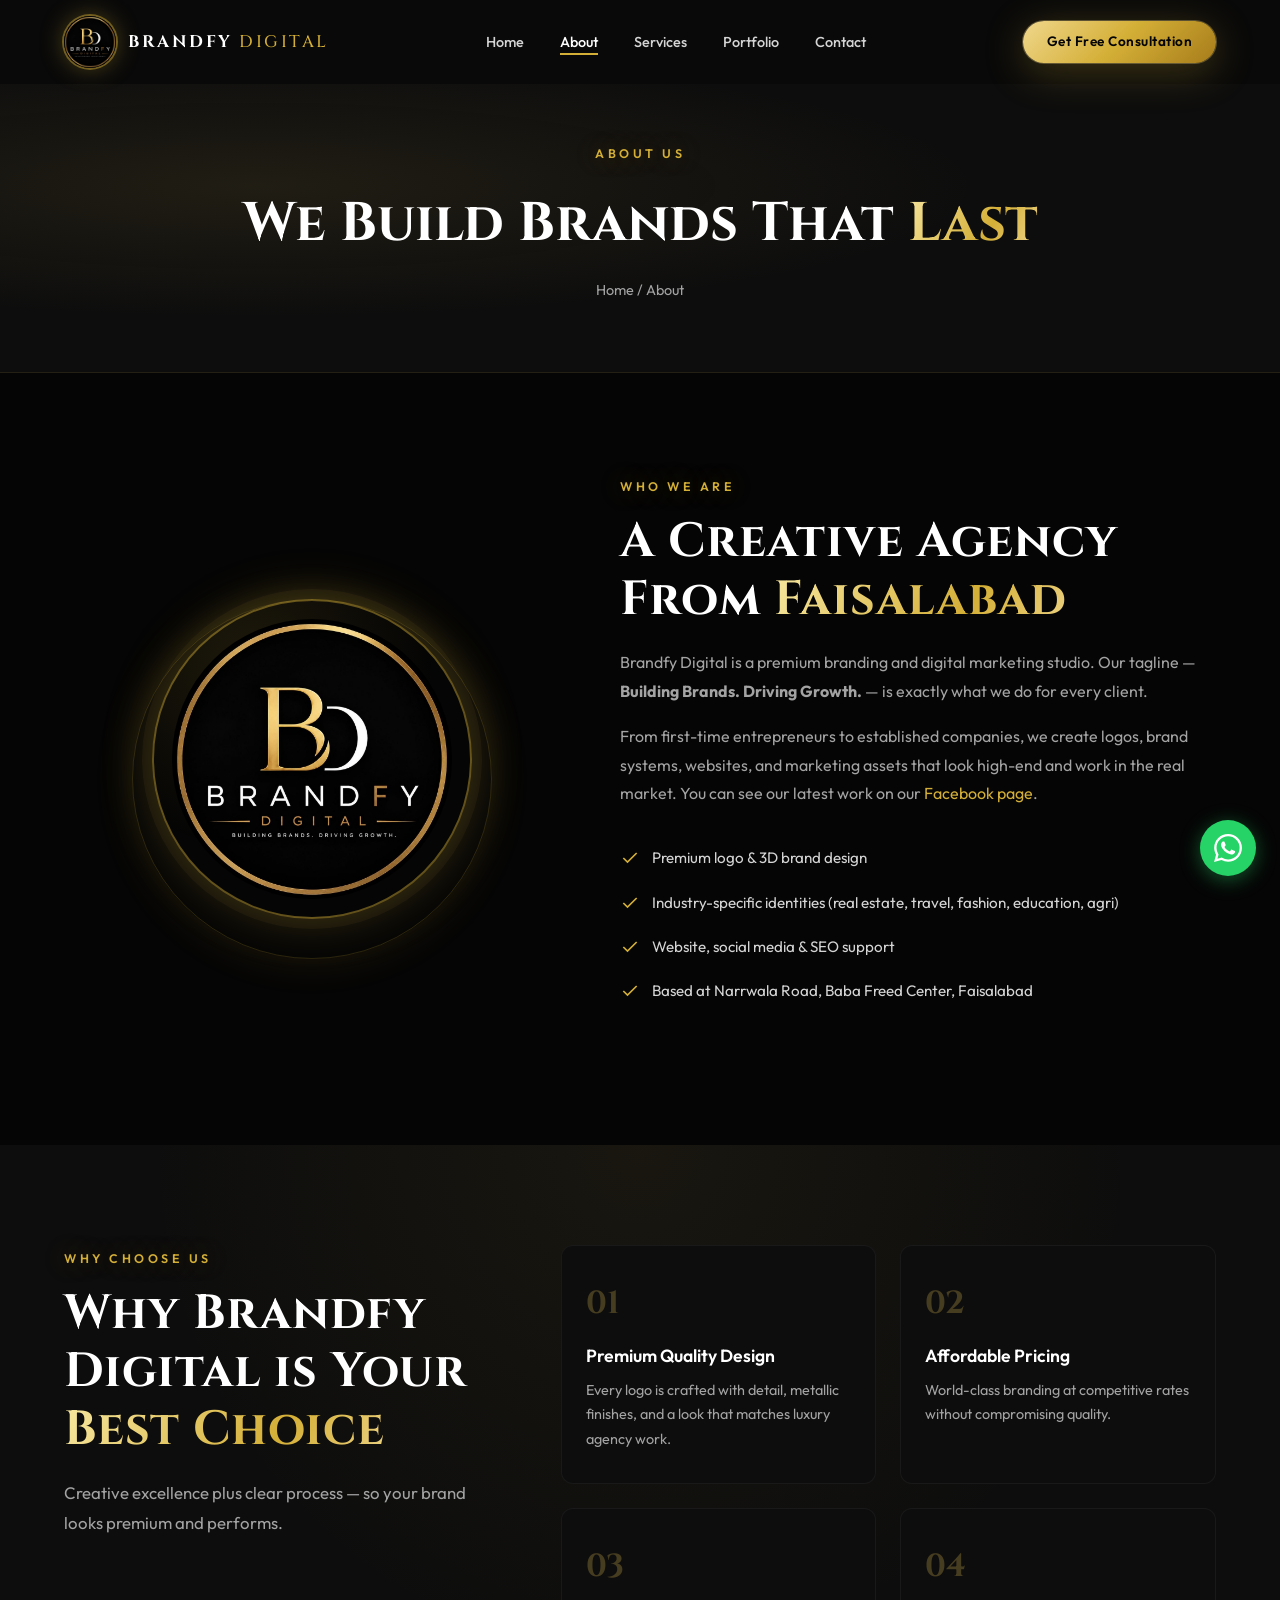
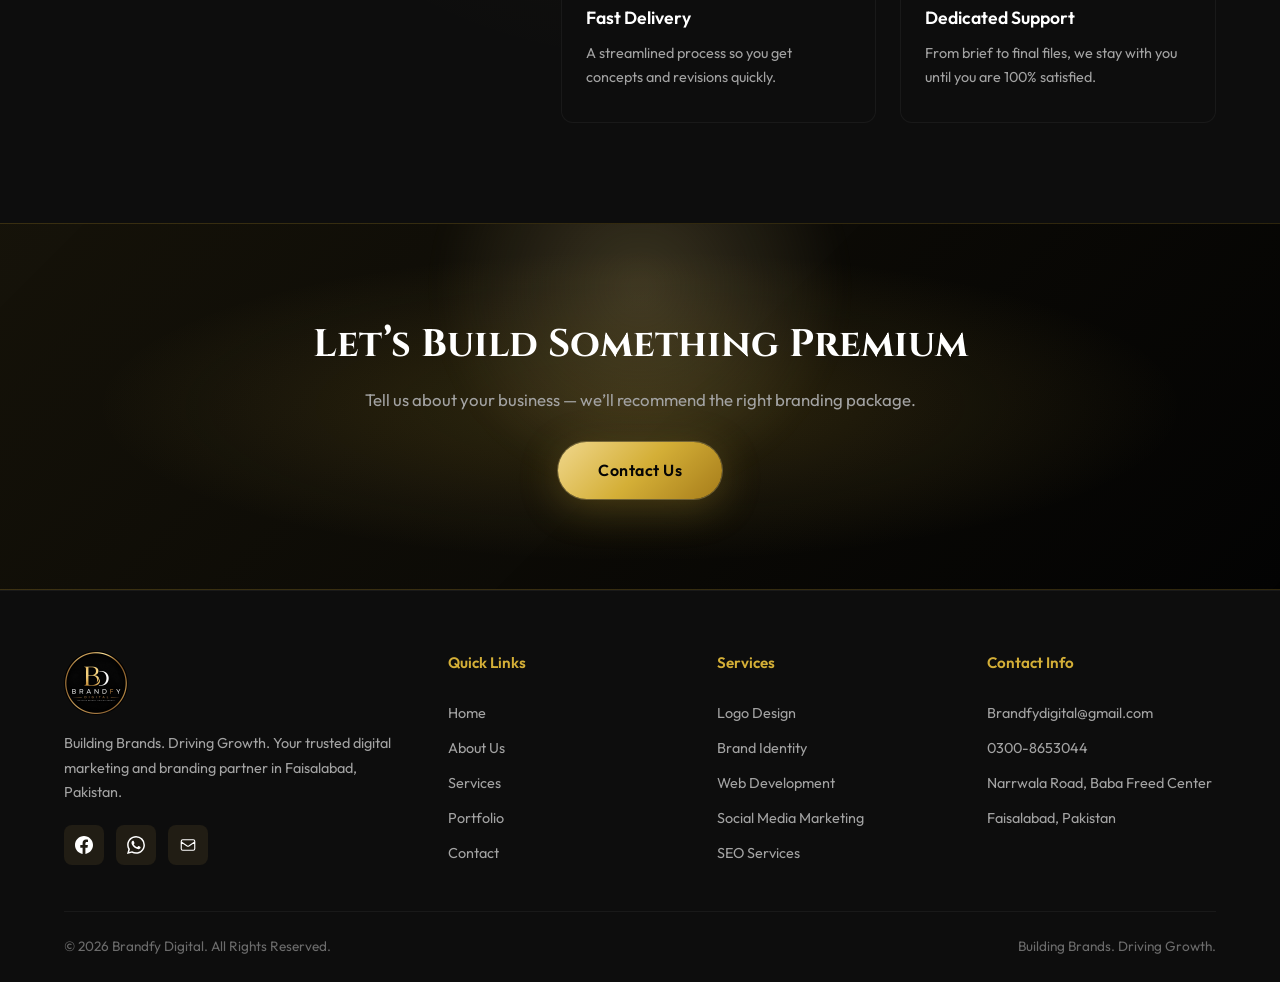
==== commit 7d0b498f: "Updated website" ====
--- a/about.html
+++ b/about.html
@@ -7,7 +7,7 @@
   <title>About Us | Brandfy Digital</title>
   <link rel="preconnect" href="https://fonts.googleapis.com">
   <link rel="preconnect" href="https://fonts.gstatic.com" crossorigin>
-  <link href="https://fonts.googleapis.com/css2?family=Cormorant+Garamond:wght@400;600;700&family=Inter:wght@300;400;500;600;700&display=swap" rel="stylesheet">
+  <link href="https://fonts.googleapis.com/css2?family=Cinzel:wght@500;600;700&family=Outfit:wght@300;400;500;600;700&display=swap" rel="stylesheet">
   <link rel="stylesheet" href="css/style.css">
   <link rel="icon" href="images/brandfy-logo.png" type="image/png">
 </head>
--- a/css/style.css
+++ b/css/style.css
@@ -1,20 +1,20 @@
 /* ===== CSS Variables ===== */
 :root {
-  --black: #0a0a0a;
-  --black-light: #111111;
-  --black-card: #1a1a1a;
-  --gold: #c9a84c;
-  --gold-light: #e2c878;
-  --gold-dark: #a88a3a;
+  --black: #050505;
+  --black-light: #0d0d0d;
+  --black-card: #141414;
+  --gold: #d4af37;
+  --gold-light: #f0d78c;
+  --gold-dark: #a67c1a;
   --white: #ffffff;
-  --gray: #999999;
-  --gray-light: #cccccc;
-  --gray-dark: #666666;
-  --font-serif: 'Cormorant Garamond', Georgia, serif;
-  --font-sans: 'Inter', -apple-system, BlinkMacSystemFont, sans-serif;
-  --transition: 0.3s cubic-bezier(0.4, 0, 0.2, 1);
+  --gray: #a3a3a3;
+  --gray-light: #d4d4d4;
+  --gray-dark: #6b6b6b;
+  --font-serif: 'Cinzel', Georgia, serif;
+  --font-sans: 'Outfit', -apple-system, BlinkMacSystemFont, sans-serif;
+  --transition: 0.35s cubic-bezier(0.22, 0.61, 0.36, 1);
   --shadow: 0 4px 30px rgba(0, 0, 0, 0.3);
-  --shadow-gold: 0 4px 30px rgba(201, 168, 76, 0.15);
+  --shadow-gold: 0 8px 40px rgba(212, 175, 55, 0.28);
 }
 
 /* ===== Reset & Base ===== */
@@ -35,6 +35,7 @@
   color: var(--white);
   line-height: 1.6;
   overflow-x: hidden;
+  position: relative;
 }
 
 img {
@@ -57,29 +58,82 @@
   padding: 0 24px;
 }
 
+/* Ambient luxury glow */
+.ambient {
+  pointer-events: none;
+  position: fixed;
+  inset: 0;
+  z-index: 0;
+  overflow: hidden;
+}
+
+.ambient__orb {
+  position: absolute;
+  border-radius: 50%;
+  filter: blur(80px);
+  opacity: 0.35;
+  animation: orbFloat 14s ease-in-out infinite;
+}
+
+.ambient__orb--1 {
+  width: 420px;
+  height: 420px;
+  background: radial-gradient(circle, rgba(212, 175, 55, 0.45), transparent 70%);
+  top: -8%;
+  left: -6%;
+}
+
+.ambient__orb--2 {
+  width: 360px;
+  height: 360px;
+  background: radial-gradient(circle, rgba(240, 215, 140, 0.28), transparent 70%);
+  top: 35%;
+  right: -8%;
+  animation-delay: -4s;
+}
+
+.ambient__orb--3 {
+  width: 480px;
+  height: 480px;
+  background: radial-gradient(circle, rgba(166, 124, 26, 0.22), transparent 70%);
+  bottom: -12%;
+  left: 30%;
+  animation-delay: -8s;
+}
+
 .gold-text {
-  background: linear-gradient(135deg, var(--gold-light), var(--gold), var(--gold-dark));
+  background: linear-gradient(120deg, #f7e7a1 0%, #d4af37 35%, #f0d78c 55%, #a67c1a 100%);
+  background-size: 200% auto;
   -webkit-background-clip: text;
   -webkit-text-fill-color: transparent;
   background-clip: text;
 }
 
+.gold-shine {
+  animation: goldShimmer 4s linear infinite;
+}
+
 .section {
   padding: 100px 0;
+  position: relative;
+  z-index: 1;
 }
 
 .section--dark {
-  background: var(--black-light);
+  background:
+    radial-gradient(ellipse at top, rgba(212, 175, 55, 0.06), transparent 55%),
+    var(--black-light);
 }
 
 .section__tag {
   display: inline-block;
-  font-size: 0.8rem;
+  font-size: 0.78rem;
   font-weight: 600;
-  letter-spacing: 3px;
+  letter-spacing: 3.5px;
   text-transform: uppercase;
   color: var(--gold);
   margin-bottom: 16px;
+  text-shadow: 0 0 24px rgba(212, 175, 55, 0.35);
 }
 
 .section__title {
@@ -88,6 +142,7 @@
   font-weight: 700;
   line-height: 1.2;
   margin-bottom: 20px;
+  letter-spacing: 0.02em;
 }
 
 .section__desc {
@@ -117,32 +172,45 @@
   font-weight: 600;
   letter-spacing: 0.5px;
   border: none;
-  border-radius: 4px;
+  border-radius: 999px;
   cursor: pointer;
   transition: var(--transition);
+  position: relative;
+  overflow: hidden;
 }
 
 .btn--primary {
-  background: linear-gradient(135deg, var(--gold), var(--gold-dark));
+  background: linear-gradient(135deg, var(--gold-light), var(--gold), var(--gold-dark));
   color: var(--black);
+  box-shadow: 0 0 0 1px rgba(240, 215, 140, 0.3), var(--shadow-gold);
 }
 
 .btn--primary:hover {
-  background: linear-gradient(135deg, var(--gold-light), var(--gold));
-  transform: translateY(-2px);
-  box-shadow: var(--shadow-gold);
+  transform: translateY(-3px) scale(1.02);
+  box-shadow: 0 12px 40px rgba(212, 175, 55, 0.45);
+}
+
+.btn--glow::after {
+  content: '';
+  position: absolute;
+  inset: 0;
+  background: linear-gradient(120deg, transparent 20%, rgba(255, 255, 255, 0.45) 50%, transparent 80%);
+  transform: translateX(-120%);
+  animation: btnShine 3.5s ease-in-out infinite;
 }
 
 .btn--outline {
-  background: transparent;
+  background: rgba(255, 255, 255, 0.02);
   color: var(--white);
-  border: 1px solid rgba(201, 168, 76, 0.4);
+  border: 1px solid rgba(212, 175, 55, 0.45);
+  backdrop-filter: blur(8px);
 }
 
 .btn--outline:hover {
   border-color: var(--gold);
-  color: var(--gold);
-  transform: translateY(-2px);
+  color: var(--gold-light);
+  transform: translateY(-3px);
+  box-shadow: 0 0 28px rgba(212, 175, 55, 0.2);
 }
 
 .btn--lg {
@@ -185,17 +253,18 @@
 }
 
 .logo__img {
-  width: 48px;
-  height: 48px;
+  width: 52px;
+  height: 52px;
   border-radius: 50%;
   object-fit: cover;
+  box-shadow: 0 0 0 2px rgba(212, 175, 55, 0.45), 0 0 24px rgba(212, 175, 55, 0.35);
 }
 
 .logo__text {
-  font-family: var(--font-sans);
+  font-family: var(--font-serif);
   font-weight: 700;
-  font-size: 1.1rem;
-  letter-spacing: 2px;
+  font-size: 1.05rem;
+  letter-spacing: 2.5px;
 }
 
 .logo__text span {
@@ -265,31 +334,87 @@
   display: flex;
   align-items: center;
   position: relative;
-  padding: 120px 0 80px;
+  padding: 130px 0 100px;
   overflow: hidden;
+  z-index: 1;
 }
 
 .hero__bg {
   position: absolute;
   inset: 0;
   background:
-    radial-gradient(ellipse at 20% 50%, rgba(201, 168, 76, 0.08) 0%, transparent 50%),
-    radial-gradient(ellipse at 80% 20%, rgba(201, 168, 76, 0.05) 0%, transparent 50%),
-    radial-gradient(ellipse at 50% 100%, rgba(201, 168, 76, 0.03) 0%, transparent 50%);
+    radial-gradient(ellipse at 15% 40%, rgba(212, 175, 55, 0.18) 0%, transparent 45%),
+    radial-gradient(ellipse at 85% 15%, rgba(240, 215, 140, 0.12) 0%, transparent 40%),
+    radial-gradient(ellipse at 70% 85%, rgba(166, 124, 26, 0.1) 0%, transparent 45%),
+    linear-gradient(180deg, #050505 0%, #0a0a0a 50%, #080808 100%);
 }
 
 .hero__bg::before {
   content: '';
   position: absolute;
   inset: 0;
-  background: url("data:image/svg+xml,%3Csvg width='60' height='60' viewBox='0 0 60 60' xmlns='http://www.w3.org/2000/svg'%3E%3Cg fill='none' fill-rule='evenodd'%3E%3Cg fill='%23c9a84c' fill-opacity='0.03'%3E%3Cpath d='M36 34v-4h-2v4h-4v2h4v4h2v-4h4v-2h-4zm0-30V0h-2v4h-4v2h4v4h2V6h4V4h-4zM6 34v-4H4v4H0v2h4v4h2v-4h4v-2H6zM6 4V0H4v4H0v2h4v4h2V6h4V4H6z'/%3E%3C/g%3E%3C/g%3E%3C/svg%3E");
-  opacity: 0.5;
+  background:
+    linear-gradient(rgba(212, 175, 55, 0.04) 1px, transparent 1px),
+    linear-gradient(90deg, rgba(212, 175, 55, 0.04) 1px, transparent 1px);
+  background-size: 64px 64px;
+  mask-image: radial-gradient(ellipse at center, black 20%, transparent 75%);
+  opacity: 0.7;
+}
+
+.hero__bg::after {
+  content: '';
+  position: absolute;
+  inset: auto 0 0;
+  height: 180px;
+  background: linear-gradient(to top, var(--black), transparent);
+}
+
+.hero__particles {
+  position: absolute;
+  inset: 0;
+  pointer-events: none;
+  overflow: hidden;
+}
+
+.hero__particle {
+  position: absolute;
+  width: 3px;
+  height: 3px;
+  border-radius: 50%;
+  background: var(--gold-light);
+  opacity: 0;
+  box-shadow: 0 0 10px rgba(240, 215, 140, 0.8);
+  animation: particleFloat linear infinite;
+}
+
+.hero__layout {
+  position: relative;
+  z-index: 1;
+  display: grid;
+  grid-template-columns: 1.15fr 0.85fr;
+  gap: 40px;
+  align-items: center;
+  width: 100%;
 }
 
 .hero__content {
   position: relative;
   z-index: 1;
-  max-width: 800px;
+  max-width: 720px;
+}
+
+.hero__brand {
+  font-family: var(--font-serif);
+  font-size: clamp(1.6rem, 3.5vw, 2.4rem);
+  font-weight: 700;
+  letter-spacing: 0.18em;
+  margin-bottom: 18px;
+  background: linear-gradient(120deg, #fff 0%, #f0d78c 45%, #d4af37 100%);
+  -webkit-background-clip: text;
+  -webkit-text-fill-color: transparent;
+  background-clip: text;
+  text-shadow: none;
+  filter: drop-shadow(0 0 18px rgba(212, 175, 55, 0.25));
 }
 
 .hero-animate {
@@ -297,30 +422,37 @@
   animation: heroFadeUp 0.9s cubic-bezier(0.22, 1, 0.36, 1) forwards;
 }
 
-.hero__badge.hero-animate { animation-delay: 0.08s; }
+.hero__brand.hero-animate { animation-delay: 0.04s; }
+.hero__badge.hero-animate { animation-delay: 0.12s; }
 .hero__desc.hero-animate { animation-delay: 1.15s; }
 .hero__actions.hero-animate { animation-delay: 1.32s; }
 .hero__stats.hero-animate { animation-delay: 1.48s; }
+.hero__visual.hero-animate { animation-delay: 0.35s; }
 
 .hero__badge {
-  display: inline-block;
-  padding: 8px 20px;
-  border: 1px solid rgba(201, 168, 76, 0.3);
+  display: inline-flex;
+  align-items: center;
+  gap: 8px;
+  padding: 9px 18px;
+  border: 1px solid rgba(212, 175, 55, 0.4);
   border-radius: 50px;
-  font-size: 0.8rem;
+  font-size: 0.78rem;
   font-weight: 500;
-  letter-spacing: 1px;
-  color: var(--gold);
-  margin-bottom: 24px;
-  animation: fadeInUp 0.8s ease;
+  letter-spacing: 1.2px;
+  color: var(--gold-light);
+  margin-bottom: 22px;
+  background: rgba(212, 175, 55, 0.08);
+  box-shadow: 0 0 30px rgba(212, 175, 55, 0.12);
+  backdrop-filter: blur(10px);
 }
 
 .hero__title {
   font-family: var(--font-serif);
-  font-size: clamp(2.8rem, 6vw, 4.5rem);
+  font-size: clamp(2.8rem, 6vw, 4.6rem);
   font-weight: 700;
-  line-height: 1.1;
+  line-height: 1.08;
   margin-bottom: 24px;
+  letter-spacing: 0.01em;
 }
 
 .hero__title-line {
@@ -345,58 +477,109 @@
 .hero__title-line:nth-child(2) .hero__title-word:nth-child(2) { animation-delay: 0.52s; }
 
 .hero__desc {
-  font-size: 1.1rem;
-  color: var(--gray);
+  font-size: 1.12rem;
+  color: var(--gray-light);
   line-height: 1.8;
-  max-width: 600px;
+  max-width: 560px;
   margin-bottom: 36px;
-  animation: fadeInUp 0.8s ease 0.2s both;
 }
 
 .hero__actions {
   display: flex;
   gap: 16px;
   flex-wrap: wrap;
-  margin-bottom: 60px;
-  animation: fadeInUp 0.8s ease 0.3s both;
+  margin-bottom: 52px;
 }
 
 .hero__stats {
   display: flex;
-  gap: 48px;
-  animation: fadeInUp 0.8s ease 0.4s both;
+  gap: 28px;
+  flex-wrap: wrap;
 }
 
 .stat {
   display: flex;
   flex-direction: column;
-}
-
-.stat__num {
-  font-family: var(--font-serif);
-  font-size: 2.5rem;
-  font-weight: 700;
-  color: var(--gold);
-  line-height: 1;
-}
-
+  min-width: 120px;
+  padding: 16px 18px;
+  border-radius: 16px;
+  background: rgba(255, 255, 255, 0.03);
+  border: 1px solid rgba(212, 175, 55, 0.18);
+  backdrop-filter: blur(12px);
+  box-shadow: inset 0 1px 0 rgba(255, 255, 255, 0.04);
+}
+
+.stat__num,
 .stat__plus {
   font-family: var(--font-serif);
-  font-size: 2.5rem;
+  font-size: 2.3rem;
   font-weight: 700;
-  color: var(--gold);
+  color: var(--gold-light);
   line-height: 1;
+  text-shadow: 0 0 20px rgba(212, 175, 55, 0.45);
 }
 
 .stat__label {
-  font-size: 0.85rem;
+  font-size: 0.8rem;
   color: var(--gray);
-  margin-top: 4px;
+  margin-top: 8px;
+}
+
+.hero__visual {
+  position: relative;
+  display: flex;
+  align-items: center;
+  justify-content: center;
+  min-height: 420px;
+}
+
+.hero__glow {
+  position: absolute;
+  width: 360px;
+  height: 360px;
+  border-radius: 50%;
+  background: radial-gradient(circle, rgba(212, 175, 55, 0.35), transparent 70%);
+  filter: blur(20px);
+  animation: pulseGlow 4s ease-in-out infinite;
+}
+
+.hero__logo-ring {
+  position: relative;
+  z-index: 1;
+  width: min(360px, 78vw);
+  height: min(360px, 78vw);
+  border-radius: 50%;
+  padding: 14px;
+  background:
+    conic-gradient(from 180deg, transparent, #f0d78c, #d4af37, transparent 55%, #a67c1a, #f0d78c);
+  box-shadow:
+    0 0 40px rgba(212, 175, 55, 0.35),
+    0 0 80px rgba(212, 175, 55, 0.18);
+  animation: ringSpin 16s linear infinite;
+}
+
+.hero__logo-ring::before {
+  content: '';
+  position: absolute;
+  inset: 10px;
+  border-radius: 50%;
+  background: #070707;
+  z-index: 0;
+}
+
+.hero__logo-img {
+  position: relative;
+  z-index: 1;
+  width: 100%;
+  height: 100%;
+  object-fit: cover;
+  border-radius: 50%;
+  animation: ringSpinReverse 16s linear infinite;
 }
 
 .hero__scroll {
   position: absolute;
-  bottom: 40px;
+  bottom: 28px;
   left: 50%;
   transform: translateX(-50%);
   display: flex;
@@ -407,7 +590,7 @@
   font-size: 0.75rem;
   letter-spacing: 2px;
   text-transform: uppercase;
-  animation: fadeInUp 0.8s ease 0.6s both;
+  z-index: 2;
 }
 
 .hero__scroll-line {
@@ -417,6 +600,46 @@
   animation: scrollLine 2s ease infinite;
 }
 
+/* ===== Client marquee ===== */
+.marquee-strip {
+  position: relative;
+  z-index: 1;
+  padding: 28px 0;
+  border-top: 1px solid rgba(212, 175, 55, 0.15);
+  border-bottom: 1px solid rgba(212, 175, 55, 0.15);
+  background: linear-gradient(90deg, rgba(212, 175, 55, 0.05), rgba(0, 0, 0, 0.4), rgba(212, 175, 55, 0.05));
+  overflow: hidden;
+}
+
+.marquee-strip__track {
+  display: flex;
+  width: max-content;
+  animation: marquee 40s linear infinite;
+}
+
+.marquee-strip__group {
+  display: flex;
+  align-items: center;
+  gap: 36px;
+  padding-right: 36px;
+  flex-shrink: 0;
+}
+
+.marquee-strip__group img {
+  height: 110px;
+  width: 110px;
+  object-fit: contain;
+  border-radius: 18px;
+  background: #fff;
+  padding: 10px;
+  box-shadow: 0 0 0 1px rgba(212, 175, 55, 0.25), 0 8px 24px rgba(0, 0, 0, 0.35);
+  transition: var(--transition);
+}
+
+.marquee-strip:hover .marquee-strip__track {
+  animation-play-state: paused;
+}
+
 /* ===== About ===== */
 .about__grid {
   display: grid;
@@ -435,13 +658,17 @@
   width: 320px;
   height: 320px;
   border-radius: 50%;
-  border: 2px solid rgba(201, 168, 76, 0.3);
+  border: 2px solid rgba(212, 175, 55, 0.45);
   display: flex;
   align-items: center;
   justify-content: center;
-  padding: 20px;
+  padding: 18px;
   position: relative;
   z-index: 1;
+  box-shadow:
+    0 0 0 10px rgba(212, 175, 55, 0.05),
+    0 0 50px rgba(212, 175, 55, 0.25);
+  background: radial-gradient(circle at 30% 20%, rgba(212, 175, 55, 0.12), transparent 55%);
 }
 
 .about__logo {
@@ -456,7 +683,8 @@
   width: 360px;
   height: 360px;
   border-radius: 50%;
-  border: 1px solid rgba(201, 168, 76, 0.1);
+  border: 1px solid rgba(212, 175, 55, 0.18);
+  box-shadow: 0 0 40px rgba(212, 175, 55, 0.12);
   animation: pulse 3s ease infinite;
 }
 
@@ -523,13 +751,16 @@
 }
 
 .service-card {
-  background: var(--black-card);
-  border: 1px solid rgba(255, 255, 255, 0.05);
-  border-radius: 12px;
+  background:
+    linear-gradient(160deg, rgba(212, 175, 55, 0.08), transparent 40%),
+    var(--black-card);
+  border: 1px solid rgba(212, 175, 55, 0.14);
+  border-radius: 18px;
   padding: 36px 28px;
   transition: var(--transition);
   position: relative;
   overflow: hidden;
+  box-shadow: 0 10px 30px rgba(0, 0, 0, 0.25);
 }
 
 .service-card::before {
@@ -558,12 +789,13 @@
 .service-card__icon {
   width: 56px;
   height: 56px;
-  border-radius: 12px;
-  background: rgba(201, 168, 76, 0.1);
+  border-radius: 14px;
+  background: linear-gradient(145deg, rgba(212, 175, 55, 0.22), rgba(212, 175, 55, 0.05));
   display: flex;
   align-items: center;
   justify-content: center;
   margin-bottom: 20px;
+  box-shadow: 0 0 24px rgba(212, 175, 55, 0.15);
 }
 
 .service-card__icon svg {
@@ -641,16 +873,17 @@
 
 .portfolio-item {
   background: var(--black-card);
-  border-radius: 12px;
+  border-radius: 18px;
   overflow: hidden;
-  border: 1px solid rgba(255, 255, 255, 0.05);
+  border: 1px solid rgba(212, 175, 55, 0.14);
   transition: var(--transition);
+  color: inherit;
 }
 
 .portfolio-item:hover {
-  transform: translateY(-6px);
-  border-color: rgba(201, 168, 76, 0.3);
-  box-shadow: var(--shadow-gold);
+  transform: translateY(-8px) scale(1.01);
+  border-color: rgba(212, 175, 55, 0.45);
+  box-shadow: 0 16px 40px rgba(212, 175, 55, 0.22);
 }
 
 .portfolio-item__img-wrap {
@@ -695,10 +928,28 @@
 
 /* ===== CTA Banner ===== */
 .cta-banner {
-  padding: 80px 0;
-  background: linear-gradient(135deg, rgba(201, 168, 76, 0.1), rgba(201, 168, 76, 0.02));
-  border-top: 1px solid rgba(201, 168, 76, 0.1);
-  border-bottom: 1px solid rgba(201, 168, 76, 0.1);
+  padding: 90px 0;
+  position: relative;
+  z-index: 1;
+  background:
+    radial-gradient(ellipse at center, rgba(212, 175, 55, 0.18), transparent 60%),
+    linear-gradient(135deg, rgba(212, 175, 55, 0.08), rgba(0, 0, 0, 0.5));
+  border-top: 1px solid rgba(212, 175, 55, 0.2);
+  border-bottom: 1px solid rgba(212, 175, 55, 0.2);
+  overflow: hidden;
+}
+
+.cta-banner::before {
+  content: '';
+  position: absolute;
+  inset: -40% auto auto 50%;
+  width: 420px;
+  height: 420px;
+  transform: translateX(-50%);
+  border-radius: 50%;
+  background: radial-gradient(circle, rgba(240, 215, 140, 0.2), transparent 70%);
+  filter: blur(10px);
+  animation: pulseGlow 5s ease-in-out infinite;
 }
 
 .cta-banner__inner {
@@ -1004,6 +1255,51 @@
   }
 }
 
+@keyframes goldShimmer {
+  0% { background-position: 0% center; }
+  100% { background-position: 200% center; }
+}
+
+@keyframes btnShine {
+  0%, 55% { transform: translateX(-120%); }
+  75%, 100% { transform: translateX(120%); }
+}
+
+@keyframes orbFloat {
+  0%, 100% { transform: translate3d(0, 0, 0) scale(1); }
+  50% { transform: translate3d(30px, -24px, 0) scale(1.08); }
+}
+
+@keyframes particleFloat {
+  0% {
+    opacity: 0;
+    transform: translateY(20px) scale(0.6);
+  }
+  15% { opacity: 0.9; }
+  100% {
+    opacity: 0;
+    transform: translateY(-110vh) scale(1);
+  }
+}
+
+@keyframes ringSpin {
+  to { transform: rotate(360deg); }
+}
+
+@keyframes ringSpinReverse {
+  to { transform: rotate(-360deg); }
+}
+
+@keyframes pulseGlow {
+  0%, 100% { opacity: 0.55; transform: scale(1); }
+  50% { opacity: 0.95; transform: scale(1.08); }
+}
+
+@keyframes marquee {
+  from { transform: translateX(0); }
+  to { transform: translateX(-50%); }
+}
+
 @keyframes aboutTextReveal {
   0% {
     opacity: 0;
@@ -1037,6 +1333,36 @@
 
 /* ===== Responsive ===== */
 @media (max-width: 1024px) {
+  .hero__layout {
+    grid-template-columns: 1fr;
+    text-align: center;
+  }
+
+  .hero__content {
+    max-width: 100%;
+    margin: 0 auto;
+  }
+
+  .hero__desc {
+    margin-left: auto;
+    margin-right: auto;
+  }
+
+  .hero__actions,
+  .hero__stats {
+    justify-content: center;
+  }
+
+  .hero__visual {
+    order: -1;
+    min-height: 280px;
+  }
+
+  .hero__logo-ring {
+    width: min(260px, 70vw);
+    height: min(260px, 70vw);
+  }
+
   .services__grid {
     grid-template-columns: repeat(2, 1fr);
   }
@@ -1046,6 +1372,14 @@
   }
 
   .footer__grid {
+    grid-template-columns: repeat(2, 1fr);
+  }
+
+  .portfolio__grid--home {
+    grid-template-columns: repeat(3, 1fr);
+  }
+
+  .process__grid {
     grid-template-columns: repeat(2, 1fr);
   }
 }
@@ -1290,7 +1624,13 @@
 
 @media (prefers-reduced-motion: reduce) {
   .hero-animate,
-  .hero__title-word {
+  .hero__title-word,
+  .hero__logo-ring,
+  .hero__logo-img,
+  .marquee-strip__track,
+  .ambient__orb,
+  .gold-shine,
+  .btn--glow::after {
     animation: none !important;
     opacity: 1 !important;
     transform: none !important;
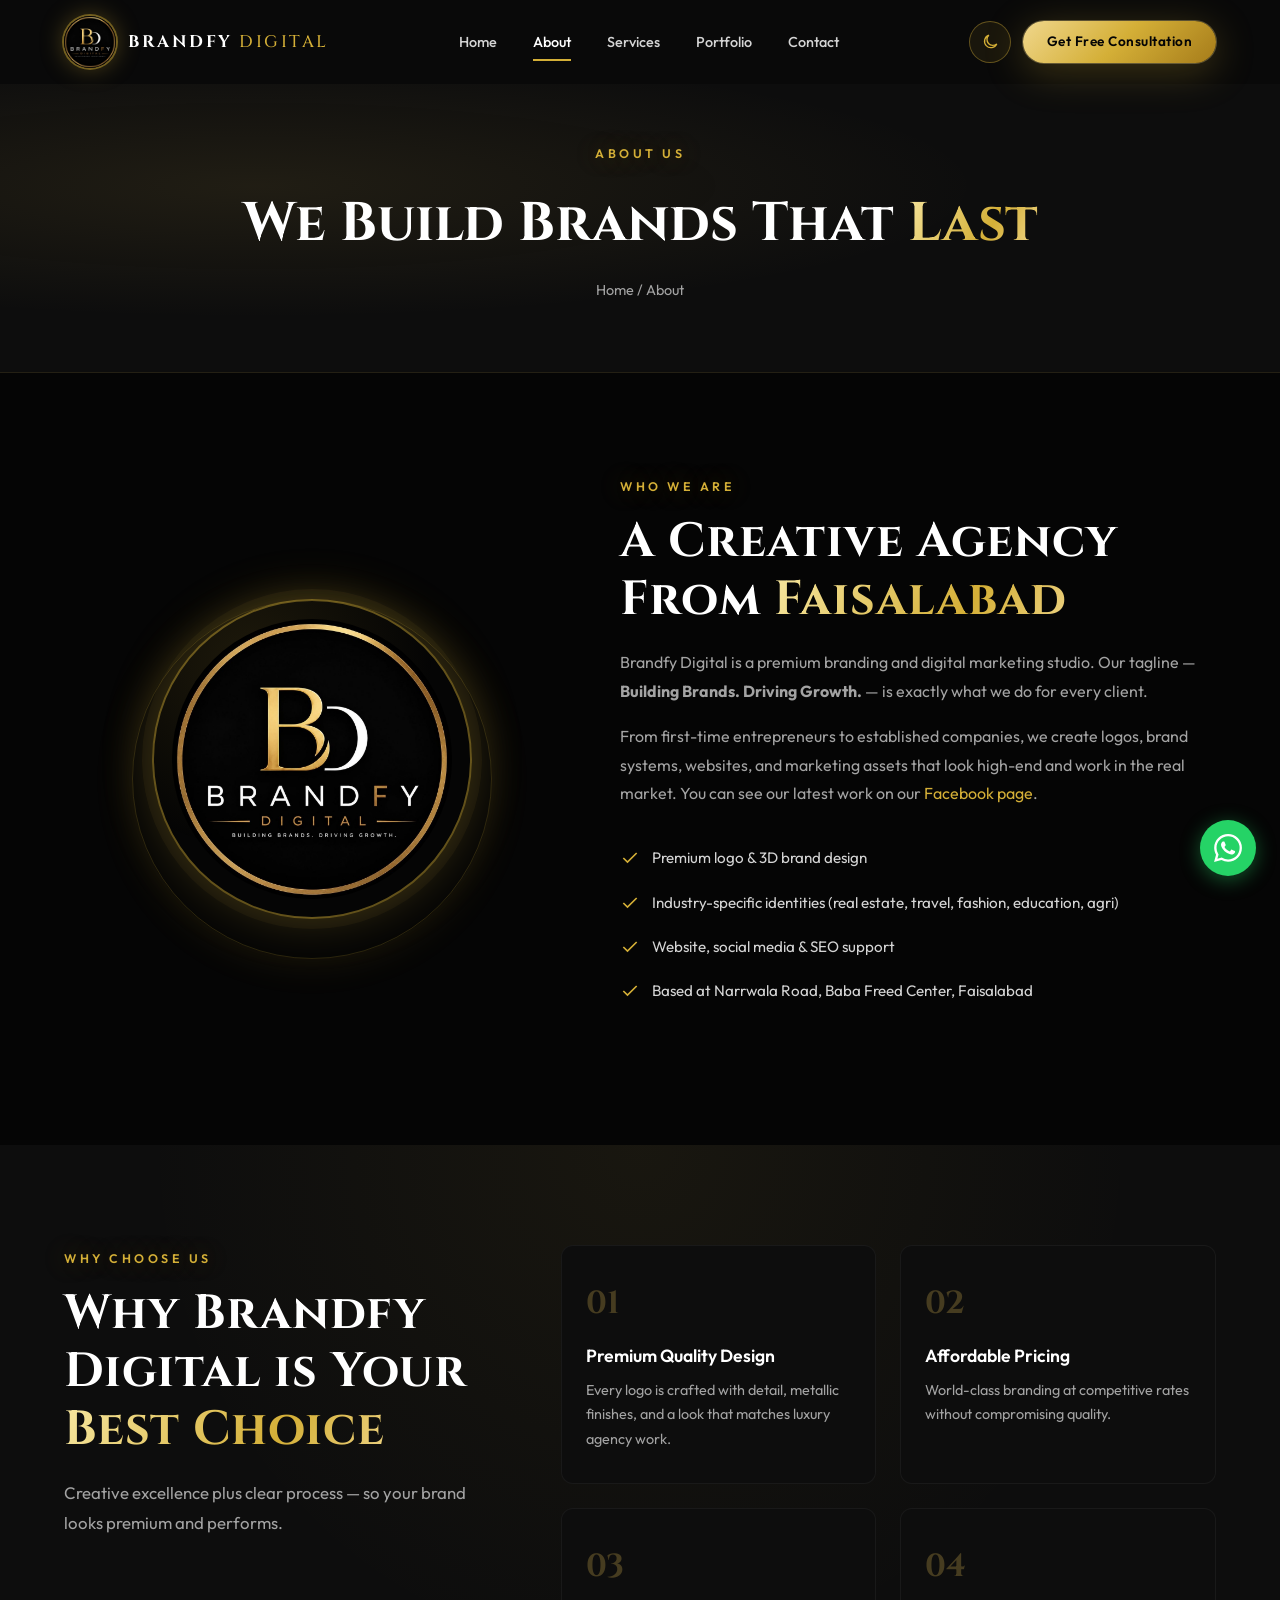
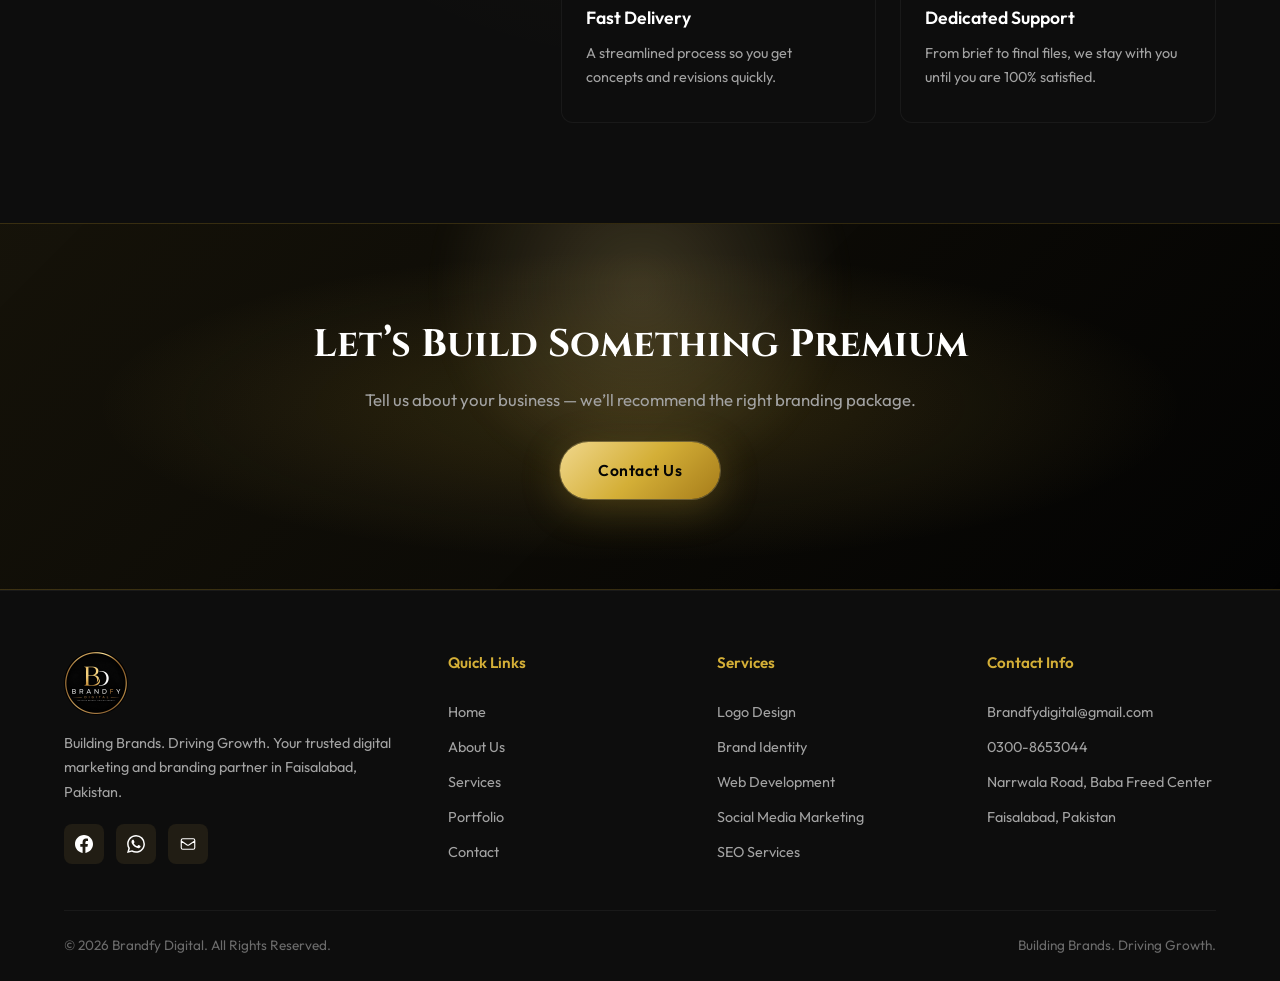
==== commit 1b739408: "updated website" ====
--- a/about.html
+++ b/about.html
@@ -10,8 +10,19 @@
   <link href="https://fonts.googleapis.com/css2?family=Cinzel:wght@500;600;700&family=Outfit:wght@300;400;500;600;700&display=swap" rel="stylesheet">
   <link rel="stylesheet" href="css/style.css">
   <link rel="icon" href="images/brandfy-logo.png" type="image/png">
+  <script>
+    (function () {
+      try {
+        var theme = localStorage.getItem('brandfy-theme');
+        if (theme === 'light' || theme === 'dark') {
+          document.documentElement.setAttribute('data-theme', theme);
+        }
+      } catch (e) {}
+    })();
+  </script>
 </head>
 <body>
+  <a class="skip-link" href="#main">Skip to content</a>
 
   <header class="header header--solid" id="header">
     <div class="container header__inner">
@@ -28,11 +39,18 @@
           <li><a href="contact.html" class="nav__link">Contact</a></li>
         </ul>
       </nav>
-      <a href="contact.html" class="btn btn--primary header__cta">Get Free Consultation</a>
-      <button class="hamburger" id="hamburger" aria-label="Toggle menu"><span></span><span></span><span></span></button>
+      <div class="header__actions">
+        <button class="theme-toggle" id="themeToggle" type="button" aria-label="Switch to light theme">
+          <svg class="icon-moon" viewBox="0 0 24 24" fill="none" stroke="currentColor" stroke-width="1.8" aria-hidden="true"><path d="M21 14.5A8.5 8.5 0 1110.5 3 7 7 0 0021 14.5z"/></svg>
+          <svg class="icon-sun" viewBox="0 0 24 24" fill="none" stroke="currentColor" stroke-width="1.8" aria-hidden="true"><circle cx="12" cy="12" r="4"/><path d="M12 2v2M12 20v2M4.93 4.93l1.41 1.41M17.66 17.66l1.41 1.41M2 12h2M20 12h2M4.93 19.07l1.41-1.41M17.66 6.34l1.41-1.41"/></svg>
+        </button>
+        <a href="contact.html" class="btn btn--primary header__cta">Get Free Consultation</a>
+        <button class="hamburger" id="hamburger" aria-label="Toggle menu" aria-expanded="false" aria-controls="nav"><span></span><span></span><span></span></button>
+      </div>
     </div>
   </header>
 
+  <main id="main">
   <section class="page-hero">
     <div class="container">
       <span class="section__tag">About Us</span>
@@ -127,6 +145,7 @@
       <a href="contact.html" class="btn btn--primary btn--lg">Contact Us</a>
     </div>
   </section>
+  </main>
 
   <footer class="footer">
     <div class="container">
--- a/css/style.css
+++ b/css/style.css
@@ -15,6 +15,20 @@
   --transition: 0.35s cubic-bezier(0.22, 0.61, 0.36, 1);
   --shadow: 0 4px 30px rgba(0, 0, 0, 0.3);
   --shadow-gold: 0 8px 40px rgba(212, 175, 55, 0.28);
+  color-scheme: dark;
+}
+
+html[data-theme="light"] {
+  --black: #f7f3ea;
+  --black-light: #efe8d6;
+  --black-card: #ffffff;
+  --white: #1a150c;
+  --gray: #5d574b;
+  --gray-light: #3f3a30;
+  --gray-dark: #7a7366;
+  --shadow: 0 8px 28px rgba(80, 60, 20, 0.1);
+  --shadow-gold: 0 8px 30px rgba(166, 124, 26, 0.18);
+  color-scheme: light;
 }
 
 /* ===== Reset & Base ===== */
@@ -27,6 +41,7 @@
 html {
   scroll-behavior: smooth;
   scroll-padding-top: 80px;
+  overflow-x: hidden;
 }
 
 body {
@@ -36,6 +51,7 @@
   line-height: 1.6;
   overflow-x: hidden;
   position: relative;
+  transition: background-color 0.3s ease, color 0.3s ease;
 }
 
 img {
@@ -51,6 +67,22 @@
 }
 
 ul { list-style: none; }
+
+.skip-link {
+  position: absolute;
+  left: 16px;
+  top: -48px;
+  z-index: 2000;
+  padding: 10px 16px;
+  background: var(--gold);
+  color: var(--black);
+  font-weight: 600;
+  border-radius: 8px;
+}
+
+.skip-link:focus {
+  top: 12px;
+}
 
 .container {
   max-width: 1200px;
@@ -174,9 +206,14 @@
   border: none;
   border-radius: 999px;
   cursor: pointer;
-  transition: var(--transition);
+  transition: transform 0.25s ease, box-shadow 0.25s ease, background 0.25s ease, color 0.25s ease, border-color 0.25s ease;
   position: relative;
   overflow: hidden;
+}
+
+.btn:focus-visible {
+  outline: 2px solid var(--gold-light);
+  outline-offset: 3px;
 }
 
 .btn--primary {
@@ -186,17 +223,8 @@
 }
 
 .btn--primary:hover {
-  transform: translateY(-3px) scale(1.02);
-  box-shadow: 0 12px 40px rgba(212, 175, 55, 0.45);
-}
-
-.btn--glow::after {
-  content: '';
-  position: absolute;
-  inset: 0;
-  background: linear-gradient(120deg, transparent 20%, rgba(255, 255, 255, 0.45) 50%, transparent 80%);
-  transform: translateX(-120%);
-  animation: btnShine 3.5s ease-in-out infinite;
+  transform: translateY(-2px);
+  box-shadow: 0 10px 28px rgba(212, 175, 55, 0.38);
 }
 
 .btn--outline {
@@ -209,13 +237,13 @@
 .btn--outline:hover {
   border-color: var(--gold);
   color: var(--gold-light);
-  transform: translateY(-3px);
-  box-shadow: 0 0 28px rgba(212, 175, 55, 0.2);
+  transform: translateY(-2px);
+  box-shadow: 0 0 22px rgba(212, 175, 55, 0.18);
 }
 
 .btn--lg {
-  padding: 16px 40px;
-  font-size: 1rem;
+  padding: 16px 38px;
+  font-size: 0.98rem;
 }
 
 .btn--full {
@@ -244,7 +272,45 @@
   display: flex;
   align-items: center;
   justify-content: space-between;
-}
+  gap: 20px;
+}
+
+.header__actions {
+  display: flex;
+  align-items: center;
+  gap: 12px;
+  flex-shrink: 0;
+}
+
+.theme-toggle {
+  width: 42px;
+  height: 42px;
+  border-radius: 50%;
+  border: 1px solid rgba(212, 175, 55, 0.4);
+  background: rgba(212, 175, 55, 0.08);
+  color: var(--gold);
+  cursor: pointer;
+  display: inline-flex;
+  align-items: center;
+  justify-content: center;
+  transition: var(--transition);
+}
+
+.theme-toggle:hover,
+.theme-toggle:focus-visible {
+  border-color: var(--gold);
+  background: rgba(212, 175, 55, 0.18);
+  outline: none;
+}
+
+.theme-toggle svg {
+  width: 18px;
+  height: 18px;
+}
+
+.theme-toggle .icon-sun { display: none; }
+html[data-theme="light"] .theme-toggle .icon-sun { display: block; }
+html[data-theme="light"] .theme-toggle .icon-moon { display: none; }
 
 .logo {
   display: flex;
@@ -282,6 +348,13 @@
   font-weight: 500;
   color: var(--gray-light);
   position: relative;
+  padding: 6px 0;
+}
+
+.nav__link:focus-visible {
+  outline: 2px solid var(--gold);
+  outline-offset: 6px;
+  border-radius: 4px;
 }
 
 .nav__link::after {
@@ -318,6 +391,12 @@
   border: none;
   cursor: pointer;
   padding: 4px;
+}
+
+.hamburger:focus-visible {
+  outline: 2px solid var(--gold);
+  outline-offset: 4px;
+  border-radius: 4px;
 }
 
 .hamburger span {
@@ -401,6 +480,7 @@
   position: relative;
   z-index: 1;
   max-width: 720px;
+  padding-right: 0;
 }
 
 .hero__brand {
@@ -426,7 +506,7 @@
 .hero__badge.hero-animate { animation-delay: 0.12s; }
 .hero__desc.hero-animate { animation-delay: 1.15s; }
 .hero__actions.hero-animate { animation-delay: 1.32s; }
-.hero__stats.hero-animate { animation-delay: 1.48s; }
+.hero__trust.hero-animate { animation-delay: 1.48s; }
 .hero__visual.hero-animate { animation-delay: 0.35s; }
 
 .hero__badge {
@@ -440,7 +520,7 @@
   font-weight: 500;
   letter-spacing: 1.2px;
   color: var(--gold-light);
-  margin-bottom: 22px;
+  margin-bottom: 10px;
   background: rgba(212, 175, 55, 0.08);
   box-shadow: 0 0 30px rgba(212, 175, 55, 0.12);
   backdrop-filter: blur(10px);
@@ -448,17 +528,19 @@
 
 .hero__title {
   font-family: var(--font-serif);
-  font-size: clamp(2.8rem, 6vw, 4.6rem);
+  font-size: clamp(2rem, 4.2vw, 3.4rem);
   font-weight: 700;
-  line-height: 1.08;
-  margin-bottom: 24px;
+  line-height: 1.05;
+  margin: 0 0 20px;
   letter-spacing: 0.01em;
 }
 
 .hero__title-line {
   display: block;
   overflow: hidden;
-  padding-bottom: 0.06em;
+  padding: 0;
+  line-height: 1.05;
+  white-space: nowrap;
 }
 
 .hero__title-word {
@@ -481,48 +563,52 @@
   color: var(--gray-light);
   line-height: 1.8;
   max-width: 560px;
-  margin-bottom: 36px;
+  margin-top: 0;
+  margin-bottom: 28px;
 }
 
 .hero__actions {
   display: flex;
   gap: 16px;
   flex-wrap: wrap;
-  margin-bottom: 52px;
-}
-
-.hero__stats {
-  display: flex;
-  gap: 28px;
-  flex-wrap: wrap;
-}
-
-.stat {
-  display: flex;
-  flex-direction: column;
-  min-width: 120px;
-  padding: 16px 18px;
+  margin-bottom: 36px;
+}
+
+.hero__trust {
+  display: grid;
+  grid-template-columns: repeat(4, minmax(0, 1fr));
+  gap: 14px;
+  max-width: 920px;
+}
+
+.trust-point {
+  padding: 16px 16px 14px;
   border-radius: 16px;
   background: rgba(255, 255, 255, 0.03);
   border: 1px solid rgba(212, 175, 55, 0.18);
   backdrop-filter: blur(12px);
-  box-shadow: inset 0 1px 0 rgba(255, 255, 255, 0.04);
-}
-
-.stat__num,
-.stat__plus {
+}
+
+.trust-point__label {
+  display: block;
   font-family: var(--font-serif);
-  font-size: 2.3rem;
-  font-weight: 700;
-  color: var(--gold-light);
-  line-height: 1;
-  text-shadow: 0 0 20px rgba(212, 175, 55, 0.45);
-}
-
-.stat__label {
+  font-size: 0.78rem;
+  letter-spacing: 0.12em;
+  color: var(--gold);
+  margin-bottom: 8px;
+}
+
+.trust-point h3 {
+  font-size: 0.95rem;
+  font-weight: 600;
+  line-height: 1.3;
+  margin-bottom: 6px;
+}
+
+.trust-point p {
   font-size: 0.8rem;
   color: var(--gray);
-  margin-top: 8px;
+  line-height: 1.5;
 }
 
 .hero__visual {
@@ -614,7 +700,8 @@
 .marquee-strip__track {
   display: flex;
   width: max-content;
-  animation: marquee 40s linear infinite;
+  animation: marquee 28s linear infinite;
+  will-change: transform;
 }
 
 .marquee-strip__group {
@@ -626,18 +713,19 @@
 }
 
 .marquee-strip__group img {
-  height: 110px;
-  width: 110px;
+  height: 96px;
+  width: 96px;
   object-fit: contain;
-  border-radius: 18px;
+  border-radius: 16px;
   background: #fff;
-  padding: 10px;
+  padding: 8px;
   box-shadow: 0 0 0 1px rgba(212, 175, 55, 0.25), 0 8px 24px rgba(0, 0, 0, 0.35);
-  transition: var(--transition);
-}
-
-.marquee-strip:hover .marquee-strip__track {
-  animation-play-state: paused;
+  transition: transform 0.25s ease, box-shadow 0.25s ease;
+}
+
+.marquee-strip__group img:hover {
+  transform: translateY(-3px);
+  box-shadow: 0 0 0 1px rgba(212, 175, 55, 0.5), 0 12px 28px rgba(212, 175, 55, 0.2);
 }
 
 /* ===== About ===== */
@@ -894,6 +982,27 @@
   align-items: center;
   justify-content: center;
   padding: 16px;
+  position: relative;
+}
+
+.portfolio-item__overlay {
+  position: absolute;
+  inset: 0;
+  display: flex;
+  align-items: center;
+  justify-content: center;
+  background: rgba(5, 5, 5, 0.58);
+  color: var(--gold-light);
+  font-size: 0.8rem;
+  font-weight: 600;
+  letter-spacing: 0.08em;
+  text-transform: uppercase;
+  opacity: 0;
+  transition: opacity 0.25s ease;
+}
+
+.portfolio-item:hover .portfolio-item__overlay {
+  opacity: 1;
 }
 
 .portfolio-item__img-wrap img {
@@ -954,6 +1063,15 @@
 
 .cta-banner__inner {
   text-align: center;
+  position: relative;
+  z-index: 1;
+}
+
+.cta-banner__actions {
+  display: flex;
+  justify-content: center;
+  gap: 14px;
+  flex-wrap: wrap;
 }
 
 .cta-banner__inner h2 {
@@ -1341,6 +1459,8 @@
   .hero__content {
     max-width: 100%;
     margin: 0 auto;
+    text-align: center;
+    padding-right: 0;
   }
 
   .hero__desc {
@@ -1349,18 +1469,32 @@
   }
 
   .hero__actions,
-  .hero__stats {
+  .hero__trust {
     justify-content: center;
+  }
+
+  .hero__trust {
+    grid-template-columns: repeat(2, minmax(0, 1fr));
+    max-width: 640px;
+    margin: 0 auto;
+    text-align: left;
   }
 
   .hero__visual {
     order: -1;
     min-height: 280px;
+    width: auto;
+    height: auto;
+    margin: 0 auto 20px;
   }
 
   .hero__logo-ring {
     width: min(260px, 70vw);
     height: min(260px, 70vw);
+  }
+
+  .hero__title-line {
+    white-space: nowrap;
   }
 
   .services__grid {
@@ -1436,9 +1570,8 @@
     transform: rotate(-45deg) translate(5px, -5px);
   }
 
-  .hero__stats {
-    gap: 24px;
-    flex-wrap: wrap;
+  .hero__trust {
+    grid-template-columns: 1fr;
   }
 
   .about__grid {
@@ -1497,18 +1630,28 @@
   }
 }
 
-@media (max-width: 480px) {
+@media (max-width: 1200px) {
+  .hero__trust {
+    grid-template-columns: repeat(2, minmax(0, 1fr));
+    max-width: 640px;
+  }
+
   .portfolio__grid {
-    grid-template-columns: 1fr 1fr;
-    gap: 12px;
-  }
-
-  .hero__actions {
-    flex-direction: column;
-  }
-
-  .hero__actions .btn {
-    width: 100%;
+    grid-template-columns: repeat(4, 1fr);
+  }
+}
+
+@media (max-width: 992px) {
+  .hero__title {
+    font-size: clamp(1.8rem, 5vw, 2.8rem);
+  }
+
+  .hero__layout {
+    grid-template-columns: 1fr;
+  }
+
+  .services__grid {
+    grid-template-columns: repeat(2, 1fr);
   }
 }
 
@@ -1590,7 +1733,20 @@
   font-size: 0.9rem;
 }
 
-.map-wrap {
+.form-note {
+  margin-top: 14px;
+  font-size: 0.88rem;
+  color: var(--gray);
+  text-align: center;
+}
+
+.form-note a {
+  color: var(--gold);
+}
+
+.form-note a:hover {
+  color: var(--gold-light);
+}
   height: 380px;
   border-top: 1px solid rgba(255, 255, 255, 0.05);
 }
@@ -1622,12 +1778,58 @@
   }
 }
 
+@media (max-width: 480px) {
+  .portfolio__grid,
+  .portfolio__grid--home {
+    grid-template-columns: 1fr 1fr;
+    gap: 12px;
+  }
+
+  .hero {
+    padding: 110px 0 72px;
+    min-height: auto;
+  }
+
+  .hero__actions,
+  .cta-banner__actions {
+    flex-direction: column;
+    align-items: stretch;
+  }
+
+  .hero__actions .btn,
+  .cta-banner__actions .btn {
+    width: 100%;
+  }
+
+  .hero__brand {
+    letter-spacing: 0.1em;
+    font-size: 1.35rem;
+  }
+
+  .logo__text {
+    font-size: 0.9rem;
+  }
+}
+
+@media (max-width: 375px) {
+  .container {
+    padding: 0 16px;
+  }
+
+  .hero__title {
+    font-size: 1.7rem;
+  }
+
+  .portfolio-item__info h3 {
+    font-size: 0.75rem;
+  }
+}
+
 @media (prefers-reduced-motion: reduce) {
   .hero-animate,
   .hero__title-word,
   .hero__logo-ring,
   .hero__logo-img,
-  .marquee-strip__track,
   .ambient__orb,
   .gold-shine,
   .btn--glow::after {
@@ -1637,3 +1839,72 @@
     filter: none !important;
   }
 }
+
+html[data-theme="light"] .header.scrolled,
+html[data-theme="light"] .header--solid {
+  background: rgba(247, 243, 234, 0.94);
+  box-shadow: 0 2px 18px rgba(80, 60, 20, 0.08);
+}
+
+html[data-theme="light"] .hero__bg {
+  background:
+    radial-gradient(ellipse at 15% 40%, rgba(212, 175, 55, 0.2) 0%, transparent 45%),
+    radial-gradient(ellipse at 85% 15%, rgba(240, 215, 140, 0.18) 0%, transparent 40%),
+    linear-gradient(180deg, #f7f3ea 0%, #efe8d6 100%);
+}
+
+html[data-theme="light"] .hero__bg::after {
+  background: linear-gradient(to top, var(--black), transparent);
+}
+
+html[data-theme="light"] .hero__brand {
+  background: linear-gradient(120deg, #1a150c 0%, #a67c1a 55%, #d4af37 100%);
+  -webkit-background-clip: text;
+  background-clip: text;
+}
+
+html[data-theme="light"] .marquee-strip {
+  background: linear-gradient(90deg, rgba(212, 175, 55, 0.12), rgba(255, 255, 255, 0.5), rgba(212, 175, 55, 0.12));
+}
+
+html[data-theme="light"] .service-card,
+html[data-theme="light"] .trust-point,
+html[data-theme="light"] .why-card,
+html[data-theme="light"] .process-step,
+html[data-theme="light"] .contact__form,
+html[data-theme="light"] .portfolio-item {
+  background: #fff;
+  box-shadow: var(--shadow);
+}
+
+html[data-theme="light"] .form-group input,
+html[data-theme="light"] .form-group select,
+html[data-theme="light"] .form-group textarea {
+  background: #f7f3ea;
+  color: #1a150c;
+  border-color: rgba(166, 124, 26, 0.25);
+}
+
+html[data-theme="light"] .hamburger span {
+  background: var(--white);
+}
+
+html[data-theme="light"] .page-hero {
+  background:
+    radial-gradient(ellipse at 20% 50%, rgba(212, 175, 55, 0.16) 0%, transparent 50%),
+    var(--black-light);
+}
+
+html[data-theme="light"] .cta-banner {
+  background:
+    radial-gradient(ellipse at center, rgba(212, 175, 55, 0.22), transparent 60%),
+    var(--black-light);
+}
+
+html[data-theme="light"] .footer {
+  background: var(--black-light);
+}
+
+html[data-theme="light"] .ambient {
+  opacity: 0.35;
+}
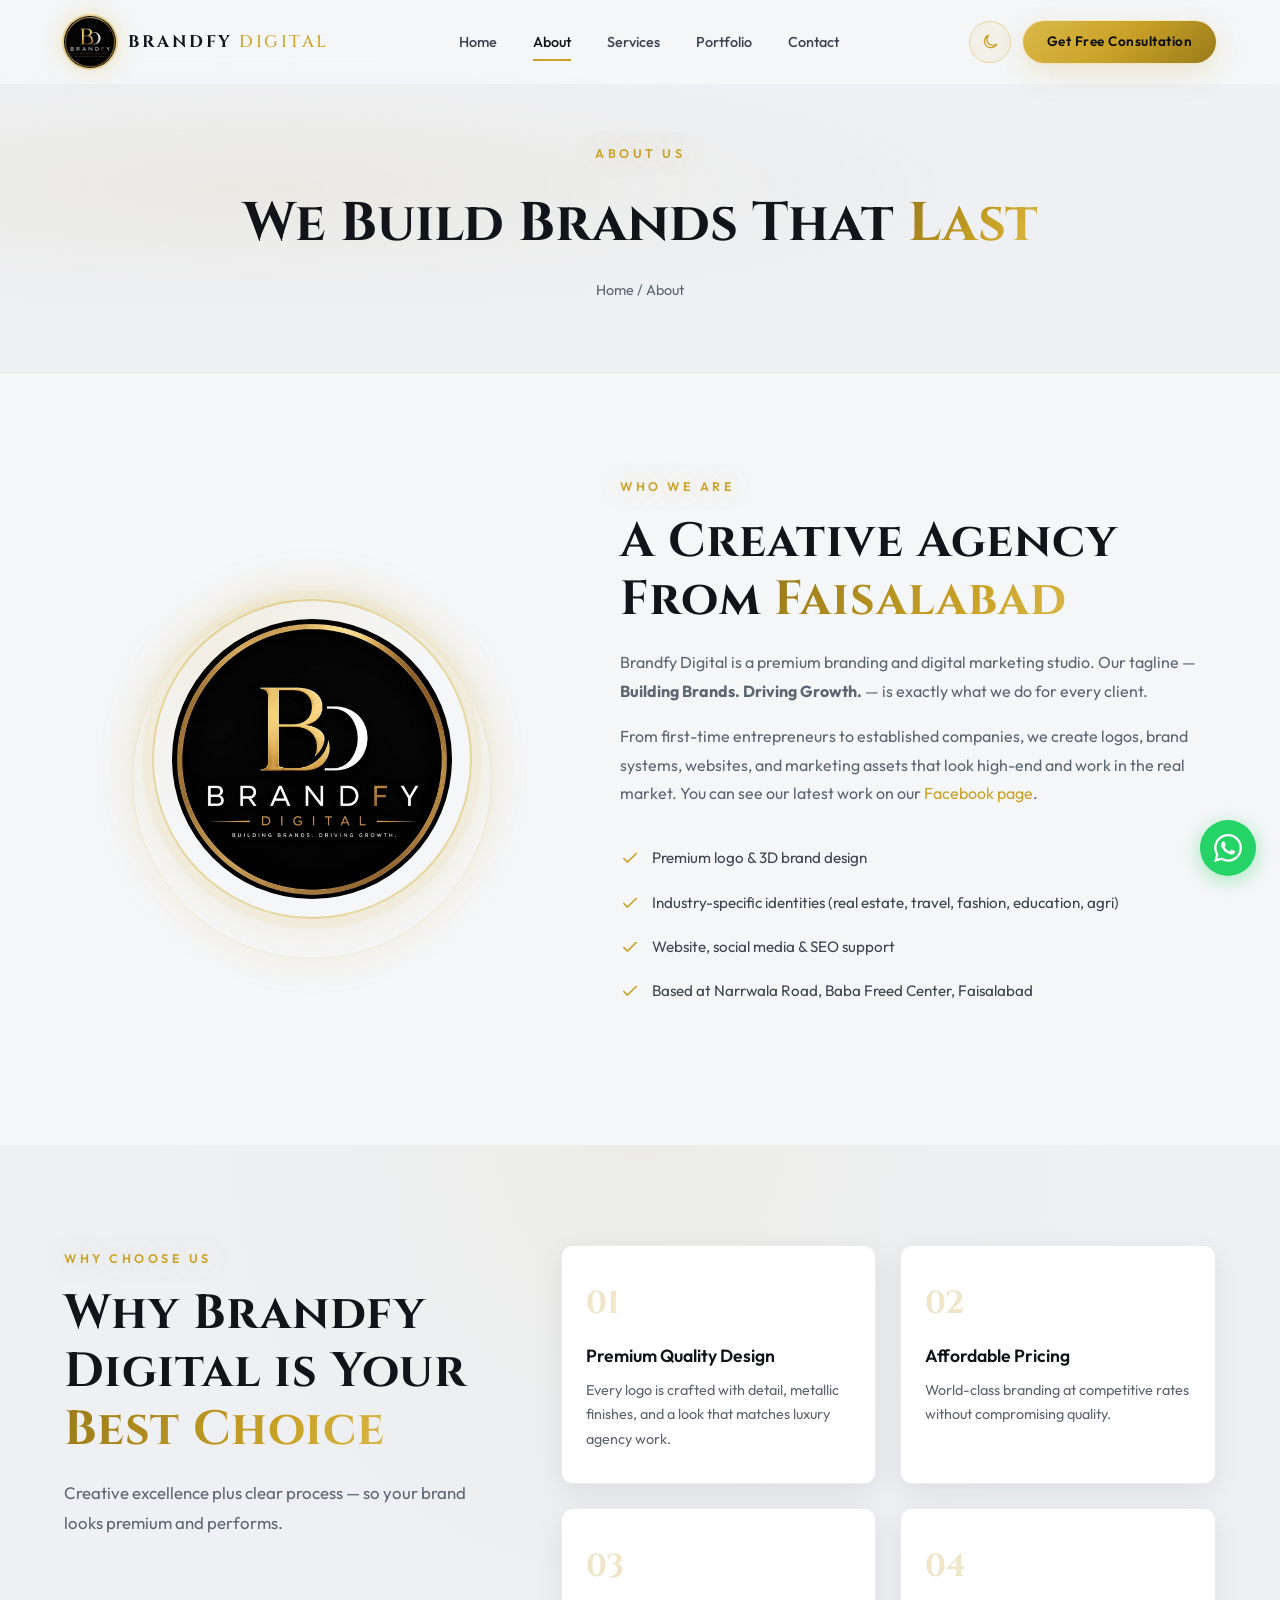
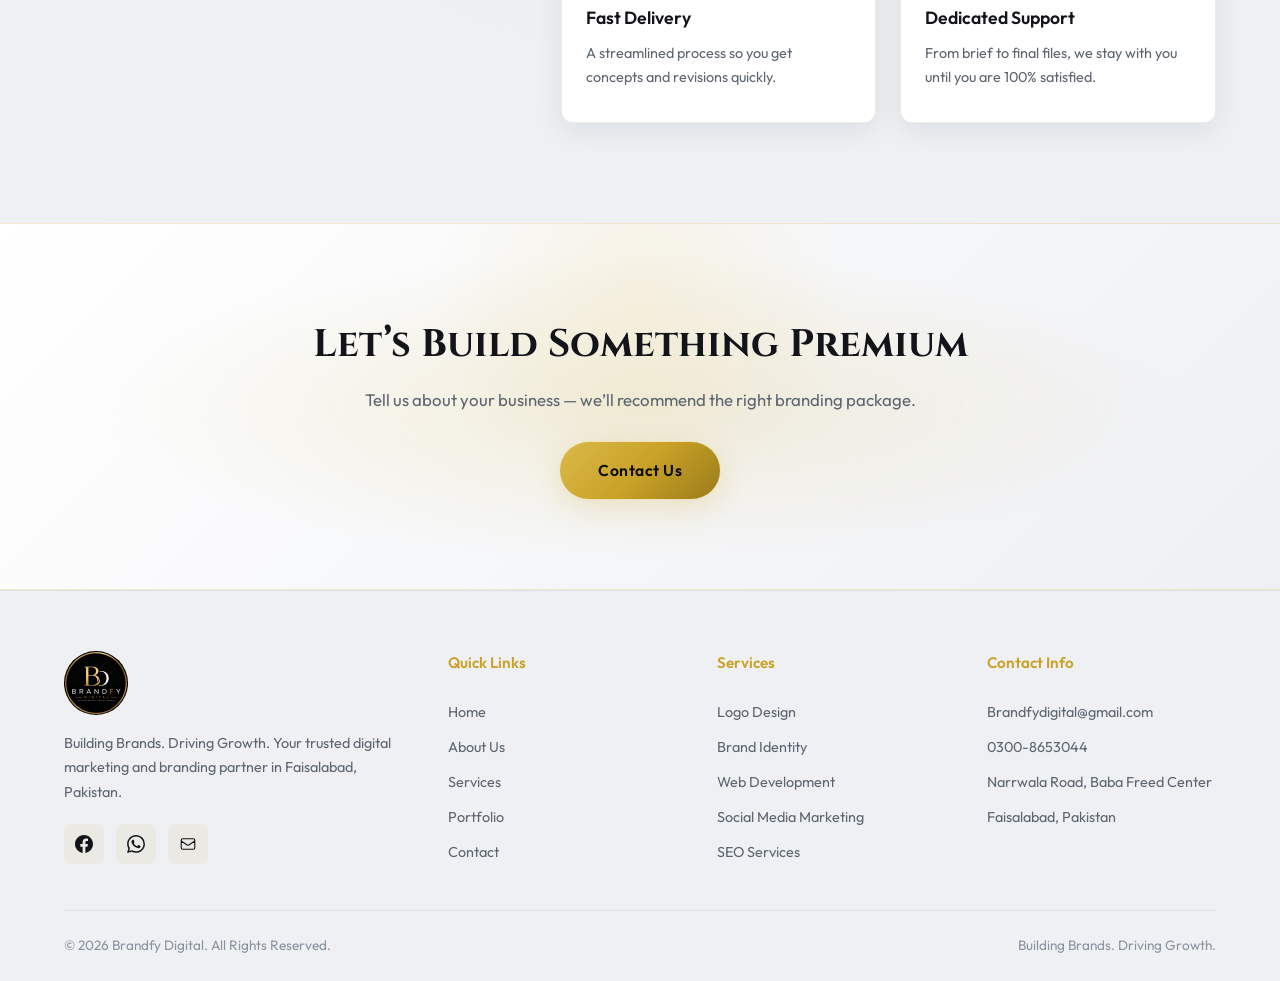
==== commit 164c6766: "updated website" ====
--- a/about.html
+++ b/about.html
@@ -13,11 +13,11 @@
   <script>
     (function () {
       try {
-        var theme = localStorage.getItem('brandfy-theme');
-        if (theme === 'light' || theme === 'dark') {
-          document.documentElement.setAttribute('data-theme', theme);
-        }
-      } catch (e) {}
+        var theme = localStorage.getItem('brandfy-theme-v2');
+        document.documentElement.setAttribute('data-theme', theme === 'dark' ? 'dark' : 'light');
+      } catch (e) {
+        document.documentElement.setAttribute('data-theme', 'light');
+      }
     })();
   </script>
 </head>
@@ -40,7 +40,7 @@
         </ul>
       </nav>
       <div class="header__actions">
-        <button class="theme-toggle" id="themeToggle" type="button" aria-label="Switch to light theme">
+        <button class="theme-toggle" id="themeToggle" type="button" aria-label="Switch to dark theme">
           <svg class="icon-moon" viewBox="0 0 24 24" fill="none" stroke="currentColor" stroke-width="1.8" aria-hidden="true"><path d="M21 14.5A8.5 8.5 0 1110.5 3 7 7 0 0021 14.5z"/></svg>
           <svg class="icon-sun" viewBox="0 0 24 24" fill="none" stroke="currentColor" stroke-width="1.8" aria-hidden="true"><circle cx="12" cy="12" r="4"/><path d="M12 2v2M12 20v2M4.93 4.93l1.41 1.41M17.66 17.66l1.41 1.41M2 12h2M20 12h2M4.93 19.07l1.41-1.41M17.66 6.34l1.41-1.41"/></svg>
         </button>
--- a/css/style.css
+++ b/css/style.css
@@ -1,5 +1,30 @@
 /* ===== CSS Variables ===== */
+/* Default = light (ZeraCreative-style clean agency). Logo stays gold; site is not black. */
 :root {
+  --black: #f5f6f8;
+  --black-light: #eef0f4;
+  --black-card: #ffffff;
+  --gold: #c9a227;
+  --gold-light: #dbb94a;
+  --gold-dark: #9a7b1a;
+  --white: #12141a;
+  --gray: #5c6570;
+  --gray-light: #3d4450;
+  --gray-dark: #8a93a0;
+  --line: rgba(18, 20, 26, 0.08);
+  --on-gold: #0c0c0c;
+  --font-serif: 'Cinzel', Georgia, serif;
+  --font-sans: 'Outfit', -apple-system, BlinkMacSystemFont, sans-serif;
+  --transition: 0.35s cubic-bezier(0.22, 0.61, 0.36, 1);
+  --shadow: 0 8px 28px rgba(18, 20, 26, 0.08);
+  --shadow-gold: 0 8px 30px rgba(201, 162, 39, 0.22);
+  --scrollbar-track: #f5f6f8;
+  --scrollbar-thumb: #d5d8de;
+  --scrollbar-thumb-hover: #c0c5ce;
+  color-scheme: light;
+}
+
+html[data-theme="dark"] {
   --black: #050505;
   --black-light: #0d0d0d;
   --black-card: #141414;
@@ -10,25 +35,14 @@
   --gray: #a3a3a3;
   --gray-light: #d4d4d4;
   --gray-dark: #6b6b6b;
-  --font-serif: 'Cinzel', Georgia, serif;
-  --font-sans: 'Outfit', -apple-system, BlinkMacSystemFont, sans-serif;
-  --transition: 0.35s cubic-bezier(0.22, 0.61, 0.36, 1);
+  --line: rgba(255, 255, 255, 0.08);
+  --on-gold: #050505;
   --shadow: 0 4px 30px rgba(0, 0, 0, 0.3);
   --shadow-gold: 0 8px 40px rgba(212, 175, 55, 0.28);
+  --scrollbar-track: #050505;
+  --scrollbar-thumb: #2a2a2a;
+  --scrollbar-thumb-hover: #3a3a3a;
   color-scheme: dark;
-}
-
-html[data-theme="light"] {
-  --black: #f7f3ea;
-  --black-light: #efe8d6;
-  --black-card: #ffffff;
-  --white: #1a150c;
-  --gray: #5d574b;
-  --gray-light: #3f3a30;
-  --gray-dark: #7a7366;
-  --shadow: 0 8px 28px rgba(80, 60, 20, 0.1);
-  --shadow-gold: 0 8px 30px rgba(166, 124, 26, 0.18);
-  color-scheme: light;
 }
 
 /* ===== Reset & Base ===== */
@@ -42,6 +56,32 @@
   scroll-behavior: smooth;
   scroll-padding-top: 80px;
   overflow-x: hidden;
+  scrollbar-width: thin;
+  scrollbar-color: var(--scrollbar-thumb) var(--scrollbar-track);
+}
+
+/* Soft scrollbar — track matches page base, thumb stays light/subtle */
+::-webkit-scrollbar {
+  width: 8px;
+  height: 8px;
+}
+
+::-webkit-scrollbar-track {
+  background: var(--scrollbar-track);
+}
+
+::-webkit-scrollbar-thumb {
+  background: var(--scrollbar-thumb);
+  border-radius: 999px;
+  border: 2px solid var(--scrollbar-track);
+}
+
+::-webkit-scrollbar-thumb:hover {
+  background: var(--scrollbar-thumb-hover);
+}
+
+::-webkit-scrollbar-corner {
+  background: var(--scrollbar-track);
 }
 
 body {
@@ -75,7 +115,7 @@
   z-index: 2000;
   padding: 10px 16px;
   background: var(--gold);
-  color: var(--black);
+  color: var(--on-gold);
   font-weight: 600;
   border-radius: 8px;
 }
@@ -103,7 +143,7 @@
   position: absolute;
   border-radius: 50%;
   filter: blur(80px);
-  opacity: 0.35;
+  opacity: 0.22;
   animation: orbFloat 14s ease-in-out infinite;
 }
 
@@ -134,7 +174,7 @@
 }
 
 .gold-text {
-  background: linear-gradient(120deg, #f7e7a1 0%, #d4af37 35%, #f0d78c 55%, #a67c1a 100%);
+  background: linear-gradient(120deg, #9a7b1a 0%, #c9a227 35%, #dbb94a 55%, #8a6814 100%);
   background-size: 200% auto;
   -webkit-background-clip: text;
   -webkit-text-fill-color: transparent;
@@ -218,7 +258,7 @@
 
 .btn--primary {
   background: linear-gradient(135deg, var(--gold-light), var(--gold), var(--gold-dark));
-  color: var(--black);
+  color: var(--on-gold);
   box-shadow: 0 0 0 1px rgba(240, 215, 140, 0.3), var(--shadow-gold);
 }
 
@@ -228,7 +268,7 @@
 }
 
 .btn--outline {
-  background: rgba(255, 255, 255, 0.02);
+  background: rgba(255, 255, 255, 0.65);
   color: var(--white);
   border: 1px solid rgba(212, 175, 55, 0.45);
   backdrop-filter: blur(8px);
@@ -262,10 +302,10 @@
 }
 
 .header.scrolled {
-  background: rgba(10, 10, 10, 0.95);
+  background: rgba(245, 246, 248, 0.92);
   backdrop-filter: blur(20px);
   padding: 12px 0;
-  box-shadow: 0 2px 20px rgba(0, 0, 0, 0.5);
+  box-shadow: 0 2px 18px rgba(18, 20, 26, 0.08);
 }
 
 .header__inner {
@@ -309,8 +349,9 @@
 }
 
 .theme-toggle .icon-sun { display: none; }
-html[data-theme="light"] .theme-toggle .icon-sun { display: block; }
-html[data-theme="light"] .theme-toggle .icon-moon { display: none; }
+.theme-toggle .icon-moon { display: block; }
+html[data-theme="dark"] .theme-toggle .icon-sun { display: block; }
+html[data-theme="dark"] .theme-toggle .icon-moon { display: none; }
 
 .logo {
   display: flex;
@@ -422,10 +463,10 @@
   position: absolute;
   inset: 0;
   background:
-    radial-gradient(ellipse at 15% 40%, rgba(212, 175, 55, 0.18) 0%, transparent 45%),
-    radial-gradient(ellipse at 85% 15%, rgba(240, 215, 140, 0.12) 0%, transparent 40%),
-    radial-gradient(ellipse at 70% 85%, rgba(166, 124, 26, 0.1) 0%, transparent 45%),
-    linear-gradient(180deg, #050505 0%, #0a0a0a 50%, #080808 100%);
+    radial-gradient(ellipse at 15% 40%, rgba(212, 175, 55, 0.14) 0%, transparent 45%),
+    radial-gradient(ellipse at 85% 15%, rgba(240, 215, 140, 0.16) 0%, transparent 40%),
+    radial-gradient(ellipse at 70% 85%, rgba(166, 124, 26, 0.08) 0%, transparent 45%),
+    linear-gradient(180deg, #f8f9fb 0%, #eef0f4 55%, #f5f6f8 100%);
 }
 
 .hero__bg::before {
@@ -489,12 +530,12 @@
   font-weight: 700;
   letter-spacing: 0.18em;
   margin-bottom: 18px;
-  background: linear-gradient(120deg, #fff 0%, #f0d78c 45%, #d4af37 100%);
+  background: linear-gradient(120deg, #12141a 0%, #9a7b1a 50%, #c9a227 100%);
   -webkit-background-clip: text;
   -webkit-text-fill-color: transparent;
   background-clip: text;
   text-shadow: none;
-  filter: drop-shadow(0 0 18px rgba(212, 175, 55, 0.25));
+  filter: drop-shadow(0 0 12px rgba(212, 175, 55, 0.12));
 }
 
 .hero-animate {
@@ -519,10 +560,10 @@
   font-size: 0.78rem;
   font-weight: 500;
   letter-spacing: 1.2px;
-  color: var(--gold-light);
+  color: var(--gold-dark);
   margin-bottom: 10px;
-  background: rgba(212, 175, 55, 0.08);
-  box-shadow: 0 0 30px rgba(212, 175, 55, 0.12);
+  background: rgba(212, 175, 55, 0.1);
+  box-shadow: 0 0 24px rgba(212, 175, 55, 0.1);
   backdrop-filter: blur(10px);
 }
 
@@ -584,8 +625,9 @@
 .trust-point {
   padding: 16px 16px 14px;
   border-radius: 16px;
-  background: rgba(255, 255, 255, 0.03);
-  border: 1px solid rgba(212, 175, 55, 0.18);
+  background: #ffffff;
+  border: 1px solid rgba(212, 175, 55, 0.22);
+  box-shadow: var(--shadow);
   backdrop-filter: blur(12px);
 }
 
@@ -649,7 +691,7 @@
   position: absolute;
   inset: 10px;
   border-radius: 50%;
-  background: #070707;
+  background: #ffffff;
   z-index: 0;
 }
 
@@ -691,9 +733,9 @@
   position: relative;
   z-index: 1;
   padding: 28px 0;
-  border-top: 1px solid rgba(212, 175, 55, 0.15);
-  border-bottom: 1px solid rgba(212, 175, 55, 0.15);
-  background: linear-gradient(90deg, rgba(212, 175, 55, 0.05), rgba(0, 0, 0, 0.4), rgba(212, 175, 55, 0.05));
+  border-top: 1px solid rgba(212, 175, 55, 0.18);
+  border-bottom: 1px solid rgba(212, 175, 55, 0.18);
+  background: linear-gradient(90deg, rgba(212, 175, 55, 0.1), rgba(255, 255, 255, 0.85), rgba(212, 175, 55, 0.1));
   overflow: hidden;
 }
 
@@ -719,7 +761,7 @@
   border-radius: 16px;
   background: #fff;
   padding: 8px;
-  box-shadow: 0 0 0 1px rgba(212, 175, 55, 0.25), 0 8px 24px rgba(0, 0, 0, 0.35);
+  box-shadow: 0 0 0 1px rgba(212, 175, 55, 0.22), 0 8px 24px rgba(18, 20, 26, 0.08);
   transition: transform 0.25s ease, box-shadow 0.25s ease;
 }
 
@@ -842,13 +884,13 @@
   background:
     linear-gradient(160deg, rgba(212, 175, 55, 0.08), transparent 40%),
     var(--black-card);
-  border: 1px solid rgba(212, 175, 55, 0.14);
+  border: 1px solid rgba(212, 175, 55, 0.18);
   border-radius: 18px;
   padding: 36px 28px;
   transition: var(--transition);
   position: relative;
   overflow: hidden;
-  box-shadow: 0 10px 30px rgba(0, 0, 0, 0.25);
+  box-shadow: var(--shadow);
 }
 
 .service-card::before {
@@ -919,11 +961,12 @@
 }
 
 .why-card {
-  background: var(--black-light);
-  border: 1px solid rgba(255, 255, 255, 0.05);
+  background: var(--black-card);
+  border: 1px solid var(--line);
   border-radius: 12px;
   padding: 32px 24px;
   transition: var(--transition);
+  box-shadow: var(--shadow);
 }
 
 .why-card:hover {
@@ -1041,10 +1084,10 @@
   position: relative;
   z-index: 1;
   background:
-    radial-gradient(ellipse at center, rgba(212, 175, 55, 0.18), transparent 60%),
-    linear-gradient(135deg, rgba(212, 175, 55, 0.08), rgba(0, 0, 0, 0.5));
-  border-top: 1px solid rgba(212, 175, 55, 0.2);
-  border-bottom: 1px solid rgba(212, 175, 55, 0.2);
+    radial-gradient(ellipse at center, rgba(212, 175, 55, 0.16), transparent 60%),
+    linear-gradient(135deg, #ffffff 0%, #eef0f4 100%);
+  border-top: 1px solid rgba(212, 175, 55, 0.22);
+  border-bottom: 1px solid rgba(212, 175, 55, 0.22);
   overflow: hidden;
 }
 
@@ -1102,7 +1145,7 @@
   display: flex;
   gap: 16px;
   padding: 20px 0;
-  border-bottom: 1px solid rgba(255, 255, 255, 0.05);
+  border-bottom: 1px solid var(--line);
 }
 
 .contact__icon {
@@ -1144,10 +1187,11 @@
 }
 
 .contact__form {
-  background: var(--black-light);
-  border: 1px solid rgba(255, 255, 255, 0.05);
+  background: var(--black-card);
+  border: 1px solid var(--line);
   border-radius: 16px;
   padding: 40px;
+  box-shadow: var(--shadow);
 }
 
 .contact__form h3 {
@@ -1173,8 +1217,8 @@
 .form-group textarea {
   width: 100%;
   padding: 14px 16px;
-  background: var(--black-card);
-  border: 1px solid rgba(255, 255, 255, 0.08);
+  background: var(--black-light);
+  border: 1px solid var(--line);
   border-radius: 8px;
   color: var(--white);
   font-family: var(--font-sans);
@@ -1215,7 +1259,7 @@
 /* ===== Footer ===== */
 .footer {
   background: var(--black-light);
-  border-top: 1px solid rgba(255, 255, 255, 0.05);
+  border-top: 1px solid var(--line);
   padding: 60px 0 0;
 }
 
@@ -1224,7 +1268,7 @@
   grid-template-columns: 1.5fr 1fr 1fr 1fr;
   gap: 40px;
   padding-bottom: 40px;
-  border-bottom: 1px solid rgba(255, 255, 255, 0.05);
+  border-bottom: 1px solid var(--line);
 }
 
 .footer__logo {
@@ -1259,7 +1303,7 @@
 
 .footer__social a:hover {
   background: var(--gold);
-  color: var(--black);
+  color: var(--on-gold);
 }
 
 .footer__social svg {
@@ -1657,7 +1701,7 @@
 
 /* ===== Multi-page extras ===== */
 .header--solid {
-  background: rgba(10, 10, 10, 0.95);
+  background: rgba(245, 246, 248, 0.94);
   backdrop-filter: blur(20px);
 }
 
@@ -1711,9 +1755,10 @@
 
 .process-step {
   background: var(--black-card);
-  border: 1px solid rgba(255, 255, 255, 0.05);
+  border: 1px solid var(--line);
   border-radius: 12px;
   padding: 32px 24px;
+  box-shadow: var(--shadow);
 }
 
 .process-step span {
@@ -1747,8 +1792,10 @@
 .form-note a:hover {
   color: var(--gold-light);
 }
+
+.map-wrap {
   height: 380px;
-  border-top: 1px solid rgba(255, 255, 255, 0.05);
+  border-top: 1px solid var(--line);
 }
 
 .map-wrap iframe {
@@ -1840,71 +1887,79 @@
   }
 }
 
-html[data-theme="light"] .header.scrolled,
-html[data-theme="light"] .header--solid {
-  background: rgba(247, 243, 234, 0.94);
-  box-shadow: 0 2px 18px rgba(80, 60, 20, 0.08);
-}
-
-html[data-theme="light"] .hero__bg {
+/* Dark theme overrides (optional via toggle) */
+html[data-theme="dark"] .header.scrolled,
+html[data-theme="dark"] .header--solid {
+  background: rgba(10, 10, 10, 0.95);
+  box-shadow: 0 2px 20px rgba(0, 0, 0, 0.5);
+}
+
+html[data-theme="dark"] .hero__bg {
   background:
-    radial-gradient(ellipse at 15% 40%, rgba(212, 175, 55, 0.2) 0%, transparent 45%),
-    radial-gradient(ellipse at 85% 15%, rgba(240, 215, 140, 0.18) 0%, transparent 40%),
-    linear-gradient(180deg, #f7f3ea 0%, #efe8d6 100%);
-}
-
-html[data-theme="light"] .hero__bg::after {
-  background: linear-gradient(to top, var(--black), transparent);
-}
-
-html[data-theme="light"] .hero__brand {
-  background: linear-gradient(120deg, #1a150c 0%, #a67c1a 55%, #d4af37 100%);
+    radial-gradient(ellipse at 15% 40%, rgba(212, 175, 55, 0.18) 0%, transparent 45%),
+    radial-gradient(ellipse at 85% 15%, rgba(240, 215, 140, 0.12) 0%, transparent 40%),
+    radial-gradient(ellipse at 70% 85%, rgba(166, 124, 26, 0.1) 0%, transparent 45%),
+    linear-gradient(180deg, #050505 0%, #0a0a0a 50%, #080808 100%);
+}
+
+html[data-theme="dark"] .hero__brand {
+  background: linear-gradient(120deg, #fff 0%, #f0d78c 45%, #d4af37 100%);
   -webkit-background-clip: text;
   background-clip: text;
-}
-
-html[data-theme="light"] .marquee-strip {
-  background: linear-gradient(90deg, rgba(212, 175, 55, 0.12), rgba(255, 255, 255, 0.5), rgba(212, 175, 55, 0.12));
-}
-
-html[data-theme="light"] .service-card,
-html[data-theme="light"] .trust-point,
-html[data-theme="light"] .why-card,
-html[data-theme="light"] .process-step,
-html[data-theme="light"] .contact__form,
-html[data-theme="light"] .portfolio-item {
-  background: #fff;
-  box-shadow: var(--shadow);
-}
-
-html[data-theme="light"] .form-group input,
-html[data-theme="light"] .form-group select,
-html[data-theme="light"] .form-group textarea {
-  background: #f7f3ea;
-  color: #1a150c;
-  border-color: rgba(166, 124, 26, 0.25);
-}
-
-html[data-theme="light"] .hamburger span {
-  background: var(--white);
-}
-
-html[data-theme="light"] .page-hero {
+  filter: drop-shadow(0 0 18px rgba(212, 175, 55, 0.25));
+}
+
+html[data-theme="dark"] .hero__logo-ring::before {
+  background: #070707;
+}
+
+html[data-theme="dark"] .btn--outline {
+  background: rgba(255, 255, 255, 0.02);
+}
+
+html[data-theme="dark"] .trust-point {
+  background: rgba(255, 255, 255, 0.03);
+  box-shadow: none;
+}
+
+html[data-theme="dark"] .marquee-strip {
+  background: linear-gradient(90deg, rgba(212, 175, 55, 0.05), rgba(0, 0, 0, 0.4), rgba(212, 175, 55, 0.05));
+}
+
+html[data-theme="dark"] .service-card {
+  box-shadow: 0 10px 30px rgba(0, 0, 0, 0.25);
+}
+
+html[data-theme="dark"] .why-card,
+html[data-theme="dark"] .contact__form,
+html[data-theme="dark"] .process-step {
+  background: var(--black-light);
+  box-shadow: none;
+}
+
+html[data-theme="dark"] .form-group input,
+html[data-theme="dark"] .form-group select,
+html[data-theme="dark"] .form-group textarea {
+  background: var(--black-card);
+}
+
+html[data-theme="dark"] .cta-banner {
   background:
-    radial-gradient(ellipse at 20% 50%, rgba(212, 175, 55, 0.16) 0%, transparent 50%),
-    var(--black-light);
-}
-
-html[data-theme="light"] .cta-banner {
-  background:
-    radial-gradient(ellipse at center, rgba(212, 175, 55, 0.22), transparent 60%),
-    var(--black-light);
-}
-
-html[data-theme="light"] .footer {
-  background: var(--black-light);
-}
-
-html[data-theme="light"] .ambient {
+    radial-gradient(ellipse at center, rgba(212, 175, 55, 0.18), transparent 60%),
+    linear-gradient(135deg, rgba(212, 175, 55, 0.08), rgba(0, 0, 0, 0.5));
+}
+
+html[data-theme="dark"] .ambient__orb {
   opacity: 0.35;
 }
+
+html[data-theme="dark"] .gold-text {
+  background: linear-gradient(120deg, #f7e7a1 0%, #d4af37 35%, #f0d78c 55%, #a67c1a 100%);
+  background-size: 200% auto;
+  -webkit-background-clip: text;
+  background-clip: text;
+}
+
+html[data-theme="dark"] .hero__badge {
+  color: var(--gold-light);
+}
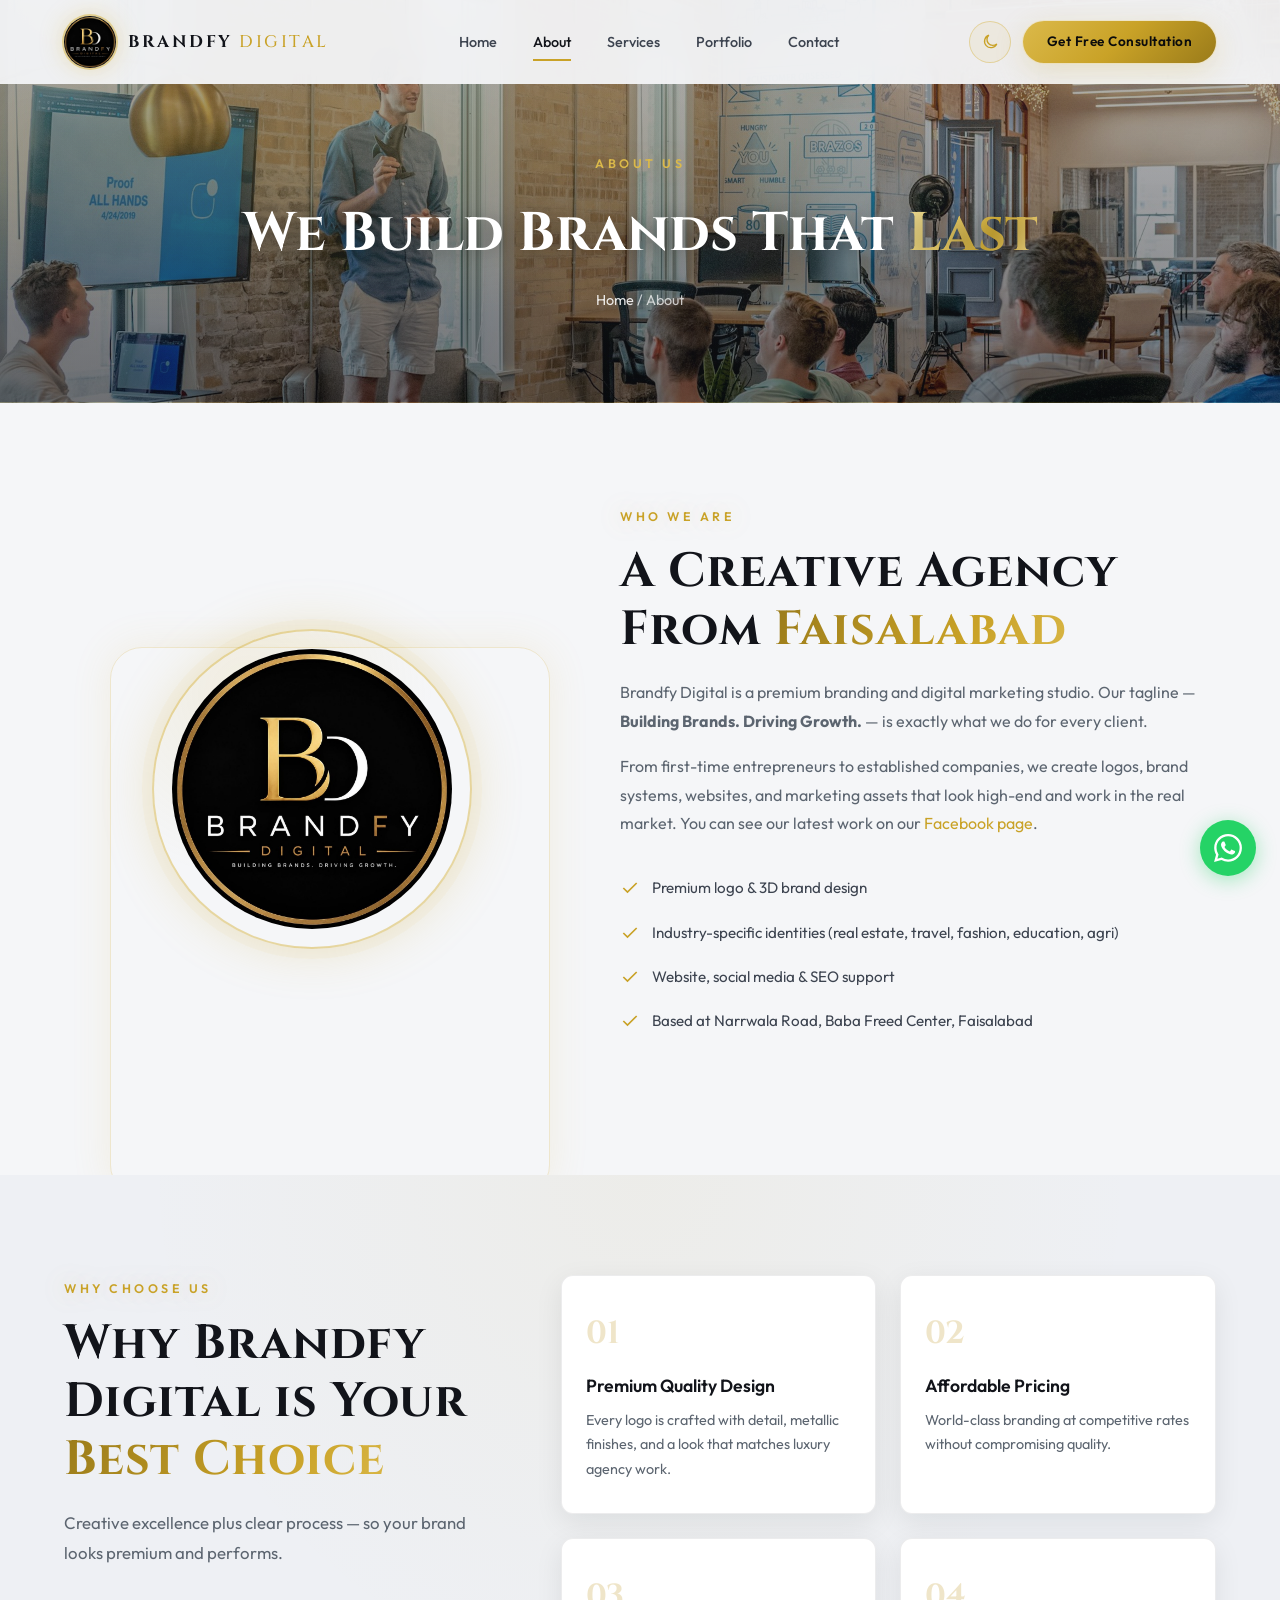
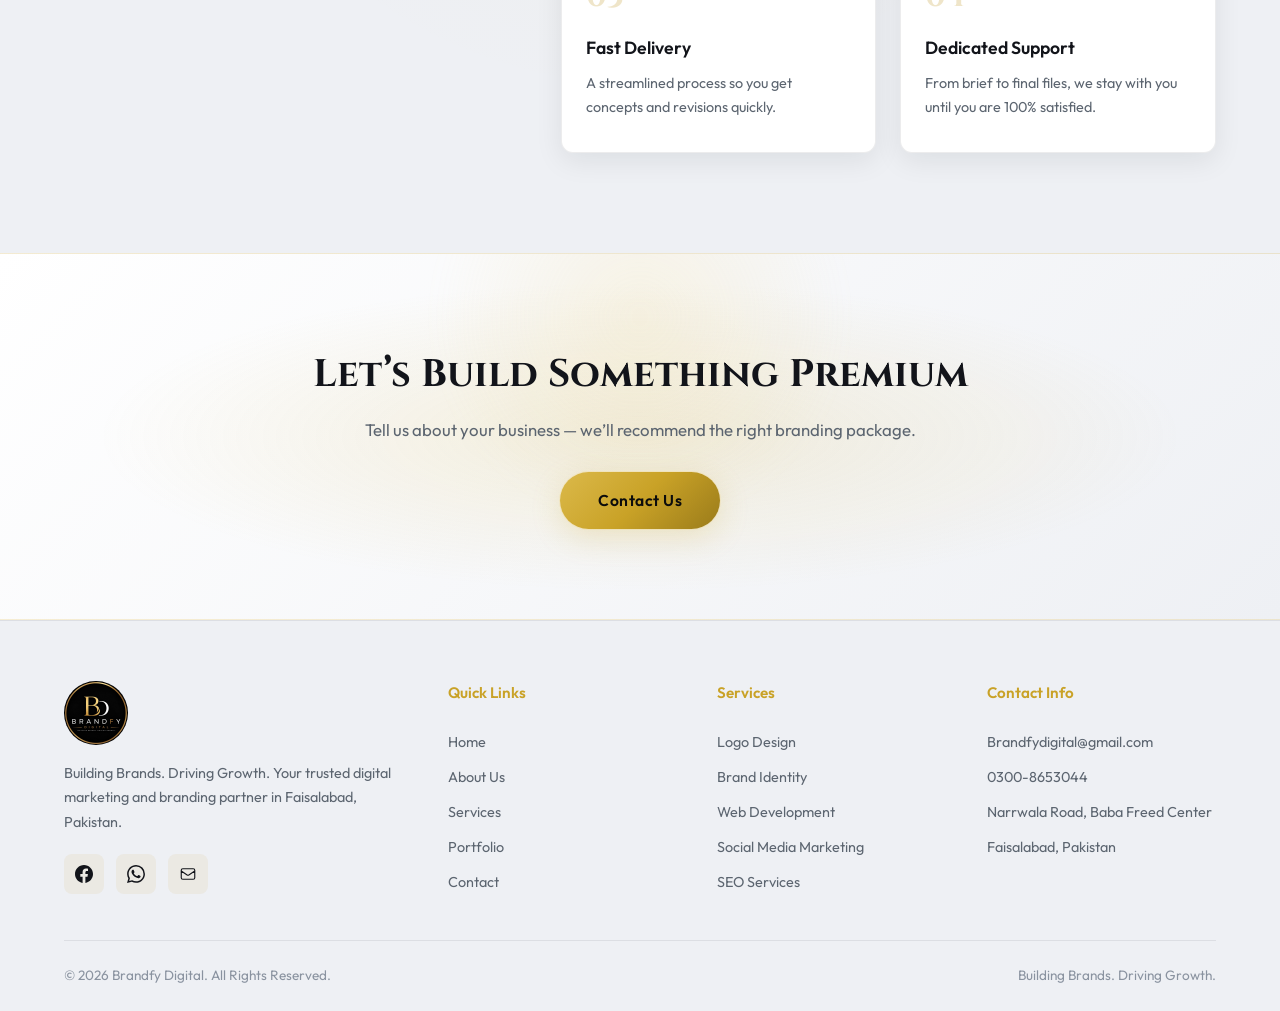
==== commit 8959de5c: "updated website" ====
--- a/about.html
+++ b/about.html
@@ -52,7 +52,7 @@
 
   <main id="main">
   <section class="page-hero">
-    <div class="container">
+    <div class="container page-hero__inner">
       <span class="section__tag">About Us</span>
       <h1>We Build Brands That <span class="gold-text">Last</span></h1>
       <p class="breadcrumb"><a href="index.html">Home</a> / About</p>
--- a/css/style.css
+++ b/css/style.css
@@ -268,7 +268,7 @@
 }
 
 .btn--outline {
-  background: rgba(255, 255, 255, 0.65);
+  background: rgba(255, 255, 255, 0.72);
   color: var(--white);
   border: 1px solid rgba(212, 175, 55, 0.45);
   backdrop-filter: blur(8px);
@@ -463,10 +463,9 @@
   position: absolute;
   inset: 0;
   background:
-    radial-gradient(ellipse at 15% 40%, rgba(212, 175, 55, 0.14) 0%, transparent 45%),
-    radial-gradient(ellipse at 85% 15%, rgba(240, 215, 140, 0.16) 0%, transparent 40%),
-    radial-gradient(ellipse at 70% 85%, rgba(166, 124, 26, 0.08) 0%, transparent 45%),
-    linear-gradient(180deg, #f8f9fb 0%, #eef0f4 55%, #f5f6f8 100%);
+    linear-gradient(105deg, rgba(245, 246, 248, 0.88) 0%, rgba(245, 246, 248, 0.72) 42%, rgba(245, 246, 248, 0.35) 70%, rgba(245, 246, 248, 0.2) 100%),
+    linear-gradient(180deg, rgba(255, 255, 255, 0.15) 0%, rgba(245, 246, 248, 0.55) 100%),
+    url("../images/home-hero-bg.jpg") center / cover no-repeat;
 }
 
 .hero__bg::before {
@@ -474,18 +473,20 @@
   position: absolute;
   inset: 0;
   background:
-    linear-gradient(rgba(212, 175, 55, 0.04) 1px, transparent 1px),
-    linear-gradient(90deg, rgba(212, 175, 55, 0.04) 1px, transparent 1px);
-  background-size: 64px 64px;
-  mask-image: radial-gradient(ellipse at center, black 20%, transparent 75%);
-  opacity: 0.7;
+    radial-gradient(ellipse at 15% 40%, rgba(212, 175, 55, 0.16) 0%, transparent 45%),
+    radial-gradient(ellipse at 85% 20%, rgba(240, 215, 140, 0.14) 0%, transparent 40%),
+    linear-gradient(rgba(212, 175, 55, 0.035) 1px, transparent 1px),
+    linear-gradient(90deg, rgba(212, 175, 55, 0.035) 1px, transparent 1px);
+  background-size: auto, auto, 64px 64px, 64px 64px;
+  mask-image: radial-gradient(ellipse at 30% 40%, black 25%, transparent 78%);
+  opacity: 0.9;
 }
 
 .hero__bg::after {
   content: '';
   position: absolute;
   inset: auto 0 0;
-  height: 180px;
+  height: 200px;
   background: linear-gradient(to top, var(--black), transparent);
 }
 
@@ -625,10 +626,10 @@
 .trust-point {
   padding: 16px 16px 14px;
   border-radius: 16px;
-  background: #ffffff;
+  background: rgba(255, 255, 255, 0.88);
   border: 1px solid rgba(212, 175, 55, 0.22);
   box-shadow: var(--shadow);
-  backdrop-filter: blur(12px);
+  backdrop-filter: blur(14px);
 }
 
 .trust-point__label {
@@ -784,6 +785,31 @@
   justify-content: center;
 }
 
+.about__media {
+  width: min(100%, 420px);
+  aspect-ratio: 4 / 5;
+  border-radius: 28px;
+  overflow: hidden;
+  position: relative;
+  z-index: 1;
+  border: 1px solid rgba(212, 175, 55, 0.35);
+  box-shadow:
+    0 0 0 10px rgba(212, 175, 55, 0.06),
+    0 24px 50px rgba(18, 20, 26, 0.14);
+}
+
+.about__img {
+  width: 100%;
+  height: 100%;
+  object-fit: cover;
+  display: block;
+  transition: transform 0.6s cubic-bezier(0.22, 1, 0.36, 1);
+}
+
+.about__media:hover .about__img {
+  transform: scale(1.04);
+}
+
 .about__logo-wrap {
   width: 320px;
   height: 320px;
@@ -810,12 +836,14 @@
 
 .about__accent {
   position: absolute;
-  width: 360px;
-  height: 360px;
-  border-radius: 50%;
-  border: 1px solid rgba(212, 175, 55, 0.18);
+  width: min(92%, 440px);
+  aspect-ratio: 4 / 5;
+  border-radius: 32px;
+  border: 1px solid rgba(212, 175, 55, 0.22);
   box-shadow: 0 0 40px rgba(212, 175, 55, 0.12);
+  transform: translate(18px, 18px);
   animation: pulse 3s ease infinite;
+  pointer-events: none;
 }
 
 .about__text {
@@ -1256,6 +1284,239 @@
   min-height: 100px;
 }
 
+/* ===== Eklan-style Contact Page ===== */
+.page-hero--contact {
+  text-align: left;
+}
+
+.page-hero--contact .page-hero__inner {
+  max-width: 720px;
+}
+
+.page-hero--contact h1 {
+  margin-bottom: 16px;
+}
+
+.page-hero__sub {
+  color: rgba(255, 255, 255, 0.78);
+  font-size: 1.08rem;
+  max-width: 520px;
+  line-height: 1.7;
+}
+
+.page-hero__glow {
+  position: absolute;
+  width: 480px;
+  height: 480px;
+  right: -8%;
+  top: 10%;
+  z-index: 0;
+  border-radius: 50%;
+  background: radial-gradient(circle, rgba(212, 175, 55, 0.28), transparent 68%);
+  filter: blur(10px);
+  animation: contactGlowPulse 5s ease-in-out infinite;
+  pointer-events: none;
+}
+
+.page-hero--contact .breadcrumb {
+  display: inline-flex;
+  align-items: center;
+  gap: 10px;
+  margin-bottom: 18px;
+  padding: 8px 16px;
+  border-radius: 999px;
+  background: rgba(255, 255, 255, 0.08);
+  border: 1px solid rgba(212, 175, 55, 0.35);
+  color: rgba(255, 255, 255, 0.82);
+  font-size: 0.82rem;
+  font-weight: 500;
+  letter-spacing: 0.04em;
+}
+
+.contact-connect {
+  padding-top: 80px;
+}
+
+.contact-cards {
+  display: grid;
+  grid-template-columns: repeat(4, 1fr);
+  gap: 22px;
+}
+
+.contact-card {
+  background: var(--black-card);
+  border: 1px solid var(--line);
+  border-radius: 20px;
+  padding: 32px 24px;
+  box-shadow: var(--shadow);
+  transition: transform 0.4s cubic-bezier(0.22, 1, 0.36, 1), box-shadow 0.4s ease, border-color 0.35s ease;
+  position: relative;
+  overflow: hidden;
+}
+
+.contact-card::before {
+  content: '';
+  position: absolute;
+  inset: auto 0 0;
+  height: 3px;
+  background: linear-gradient(90deg, var(--gold-light), var(--gold), var(--gold-dark));
+  transform: scaleX(0);
+  transform-origin: left;
+  transition: transform 0.4s ease;
+}
+
+.contact-card:hover {
+  transform: translateY(-10px);
+  border-color: rgba(212, 175, 55, 0.35);
+  box-shadow: var(--shadow-gold);
+}
+
+.contact-card:hover::before {
+  transform: scaleX(1);
+}
+
+.contact-card__icon {
+  width: 64px;
+  height: 64px;
+  border-radius: 18px;
+  display: flex;
+  align-items: center;
+  justify-content: center;
+  margin-bottom: 22px;
+  background: linear-gradient(145deg, rgba(212, 175, 55, 0.22), rgba(212, 175, 55, 0.06));
+  color: var(--gold);
+  animation: contactIconFloat 4.5s ease-in-out infinite;
+}
+
+.contact-card:nth-child(2) .contact-card__icon { animation-delay: 0.4s; }
+.contact-card:nth-child(3) .contact-card__icon { animation-delay: 0.8s; }
+.contact-card:nth-child(4) .contact-card__icon { animation-delay: 1.2s; }
+
+.contact-card__icon svg {
+  width: 28px;
+  height: 28px;
+}
+
+.contact-card__title {
+  font-size: 1.05rem;
+  font-weight: 700;
+  margin-bottom: 10px;
+}
+
+.contact-card__text {
+  color: var(--gray);
+  font-size: 0.92rem;
+  line-height: 1.7;
+}
+
+.contact-card__text a {
+  color: var(--gray-light);
+  word-break: break-word;
+}
+
+.contact-card__text a:hover {
+  color: var(--gold);
+}
+
+.contact-main__grid {
+  display: grid;
+  grid-template-columns: 1fr 1fr;
+  gap: 28px;
+  align-items: stretch;
+}
+
+.contact-main__form-wrap,
+.contact-main__map {
+  min-height: 0;
+  height: 100%;
+}
+
+.contact-main__form-wrap {
+  display: flex;
+  flex-direction: column;
+  padding: 36px 32px;
+  background: var(--black-card);
+  border: 1px solid var(--line);
+  border-radius: 24px;
+  box-shadow: var(--shadow);
+}
+
+.contact-main__desc {
+  margin-bottom: 28px;
+}
+
+.contact__form--eklan {
+  padding: 0;
+  background: transparent;
+  border: none;
+  box-shadow: none;
+  border-radius: 0;
+  flex: 1;
+  display: flex;
+  flex-direction: column;
+}
+
+.contact__form--eklan .form-group:last-of-type {
+  flex: 1;
+  display: flex;
+  flex-direction: column;
+}
+
+.contact__form--eklan textarea {
+  flex: 1;
+  min-height: 140px;
+}
+
+.form-row {
+  display: grid;
+  grid-template-columns: 1fr 1fr;
+  gap: 18px;
+}
+
+.contact-main__map {
+  border-radius: 24px;
+  overflow: hidden;
+  border: 1px solid var(--line);
+  box-shadow: var(--shadow);
+  background: var(--black-card);
+  position: relative;
+  min-height: 100%;
+}
+
+.contact-main__map iframe {
+  position: absolute;
+  inset: 0;
+  width: 100%;
+  height: 100%;
+  border: 0;
+  display: block;
+  filter: grayscale(0.15) contrast(1.02);
+}
+
+.btn--glow {
+  position: relative;
+  overflow: hidden;
+}
+
+.btn--glow::after {
+  content: '';
+  position: absolute;
+  inset: 0;
+  background: linear-gradient(110deg, transparent 20%, rgba(255, 255, 255, 0.35) 45%, transparent 70%);
+  transform: translateX(-120%);
+  animation: btnShine 3.2s ease-in-out infinite;
+}
+
+@keyframes contactIconFloat {
+  0%, 100% { transform: translateY(0); }
+  50% { transform: translateY(-6px); }
+}
+
+@keyframes contactGlowPulse {
+  0%, 100% { opacity: 0.7; transform: scale(1); }
+  50% { opacity: 1; transform: scale(1.08); }
+}
+
 /* ===== Footer ===== */
 .footer {
   background: var(--black-light);
@@ -1372,13 +1633,34 @@
 /* ===== Reveal Animation ===== */
 .reveal {
   opacity: 0;
-  transform: translateY(30px);
-  transition: opacity 0.8s ease, transform 0.8s ease;
-}
+  transform: translateY(36px);
+  transition: opacity 0.85s cubic-bezier(0.22, 1, 0.36, 1), transform 0.85s cubic-bezier(0.22, 1, 0.36, 1), filter 0.85s ease;
+  filter: blur(4px);
+  transition-delay: var(--reveal-delay, 0s);
+}
+
+.reveal[data-reveal="left"] {
+  transform: translateX(-42px);
+}
+
+.reveal[data-reveal="right"] {
+  transform: translateX(42px);
+}
+
+.reveal[data-reveal="zoom"] {
+  transform: scale(0.92);
+}
+
+.reveal[data-delay="1"] { --reveal-delay: 0.1s; }
+.reveal[data-delay="2"] { --reveal-delay: 0.2s; }
+.reveal[data-delay="3"] { --reveal-delay: 0.3s; }
+.reveal[data-delay="4"] { --reveal-delay: 0.4s; }
+.reveal[data-delay="5"] { --reveal-delay: 0.5s; }
 
 .reveal.visible {
   opacity: 1;
-  transform: translateY(0);
+  transform: translate(0, 0) scale(1);
+  filter: blur(0);
 }
 
 /* ===== Keyframes ===== */
@@ -1658,6 +1940,40 @@
     padding: 28px;
   }
 
+  .contact-cards {
+    grid-template-columns: repeat(2, 1fr);
+  }
+
+  .contact-main__grid {
+    grid-template-columns: 1fr;
+  }
+
+  .contact-main__map {
+    min-height: 420px;
+  }
+
+  .form-row {
+    grid-template-columns: 1fr;
+  }
+
+  .page-hero--contact {
+    text-align: center;
+    padding: 130px 0 64px;
+  }
+
+  .page-hero--contact .page-hero__inner {
+    margin: 0 auto;
+  }
+
+  .page-hero__sub {
+    margin: 0 auto;
+  }
+
+  .page-hero--contact .breadcrumb {
+    margin-left: auto;
+    margin-right: auto;
+  }
+
   .footer__grid {
     grid-template-columns: 1fr;
     gap: 32px;
@@ -1706,12 +2022,33 @@
 }
 
 .page-hero {
-  padding: 140px 0 70px;
+  position: relative;
+  overflow: hidden;
+  padding: 150px 0 90px;
+  text-align: center;
+  isolation: isolate;
   background:
-    radial-gradient(ellipse at 20% 50%, rgba(201, 168, 76, 0.1) 0%, transparent 50%),
-    var(--black-light);
-  border-bottom: 1px solid rgba(201, 168, 76, 0.12);
-  text-align: center;
+    linear-gradient(120deg, rgba(18, 22, 30, 0.42), rgba(18, 22, 30, 0.28)),
+    url("../images/page-hero-bg.jpg") center / cover no-repeat;
+  border-bottom: 1px solid rgba(212, 175, 55, 0.18);
+  color: #ffffff;
+}
+
+.page-hero::before {
+  content: '';
+  position: absolute;
+  inset: 0;
+  z-index: 0;
+  background:
+    radial-gradient(ellipse at 18% 35%, rgba(212, 175, 55, 0.18), transparent 50%),
+    linear-gradient(180deg, rgba(255, 255, 255, 0.08) 0%, rgba(12, 14, 18, 0.35) 100%);
+  pointer-events: none;
+}
+
+.page-hero > .container,
+.page-hero .page-hero__inner {
+  position: relative;
+  z-index: 1;
 }
 
 .page-hero h1 {
@@ -1719,6 +2056,34 @@
   font-size: clamp(2.2rem, 5vw, 3.4rem);
   font-weight: 700;
   margin-bottom: 12px;
+  color: #ffffff;
+  text-shadow: 0 2px 18px rgba(0, 0, 0, 0.35);
+}
+
+.page-hero .section__tag {
+  color: var(--gold-light);
+  text-shadow: 0 0 24px rgba(212, 175, 55, 0.35);
+}
+
+.page-hero .gold-text {
+  background: linear-gradient(120deg, #f7e7a1 0%, #d4af37 35%, #f0d78c 55%, #a67c1a 100%);
+  background-size: 200% auto;
+  -webkit-background-clip: text;
+  -webkit-text-fill-color: transparent;
+  background-clip: text;
+}
+
+.page-hero .breadcrumb {
+  color: rgba(255, 255, 255, 0.72);
+  font-size: 0.9rem;
+}
+
+.page-hero .breadcrumb a {
+  color: rgba(255, 255, 255, 0.88);
+}
+
+.page-hero .breadcrumb a:hover {
+  color: var(--gold-light);
 }
 
 .breadcrumb {
@@ -1830,6 +2195,18 @@
   .portfolio__grid--home {
     grid-template-columns: 1fr 1fr;
     gap: 12px;
+  }
+
+  .contact-cards {
+    grid-template-columns: 1fr;
+  }
+
+  .contact-main__form-wrap {
+    padding: 28px 22px;
+  }
+
+  .contact-main__map {
+    min-height: 320px;
   }
 
   .hero {
@@ -1879,11 +2256,20 @@
   .hero__logo-img,
   .ambient__orb,
   .gold-shine,
-  .btn--glow::after {
+  .btn--glow::after,
+  .contact-card__icon,
+  .page-hero__glow {
     animation: none !important;
     opacity: 1 !important;
     transform: none !important;
     filter: none !important;
+  }
+
+  .reveal {
+    opacity: 1 !important;
+    transform: none !important;
+    filter: none !important;
+    transition: none !important;
   }
 }
 
@@ -1896,10 +2282,8 @@
 
 html[data-theme="dark"] .hero__bg {
   background:
-    radial-gradient(ellipse at 15% 40%, rgba(212, 175, 55, 0.18) 0%, transparent 45%),
-    radial-gradient(ellipse at 85% 15%, rgba(240, 215, 140, 0.12) 0%, transparent 40%),
-    radial-gradient(ellipse at 70% 85%, rgba(166, 124, 26, 0.1) 0%, transparent 45%),
-    linear-gradient(180deg, #050505 0%, #0a0a0a 50%, #080808 100%);
+    linear-gradient(105deg, rgba(5, 5, 5, 0.82) 0%, rgba(5, 5, 5, 0.62) 45%, rgba(5, 5, 5, 0.4) 100%),
+    url("../images/home-hero-bg.jpg") center / cover no-repeat;
 }
 
 html[data-theme="dark"] .hero__brand {
@@ -1918,7 +2302,7 @@
 }
 
 html[data-theme="dark"] .trust-point {
-  background: rgba(255, 255, 255, 0.03);
+  background: rgba(20, 20, 20, 0.72);
   box-shadow: none;
 }
 
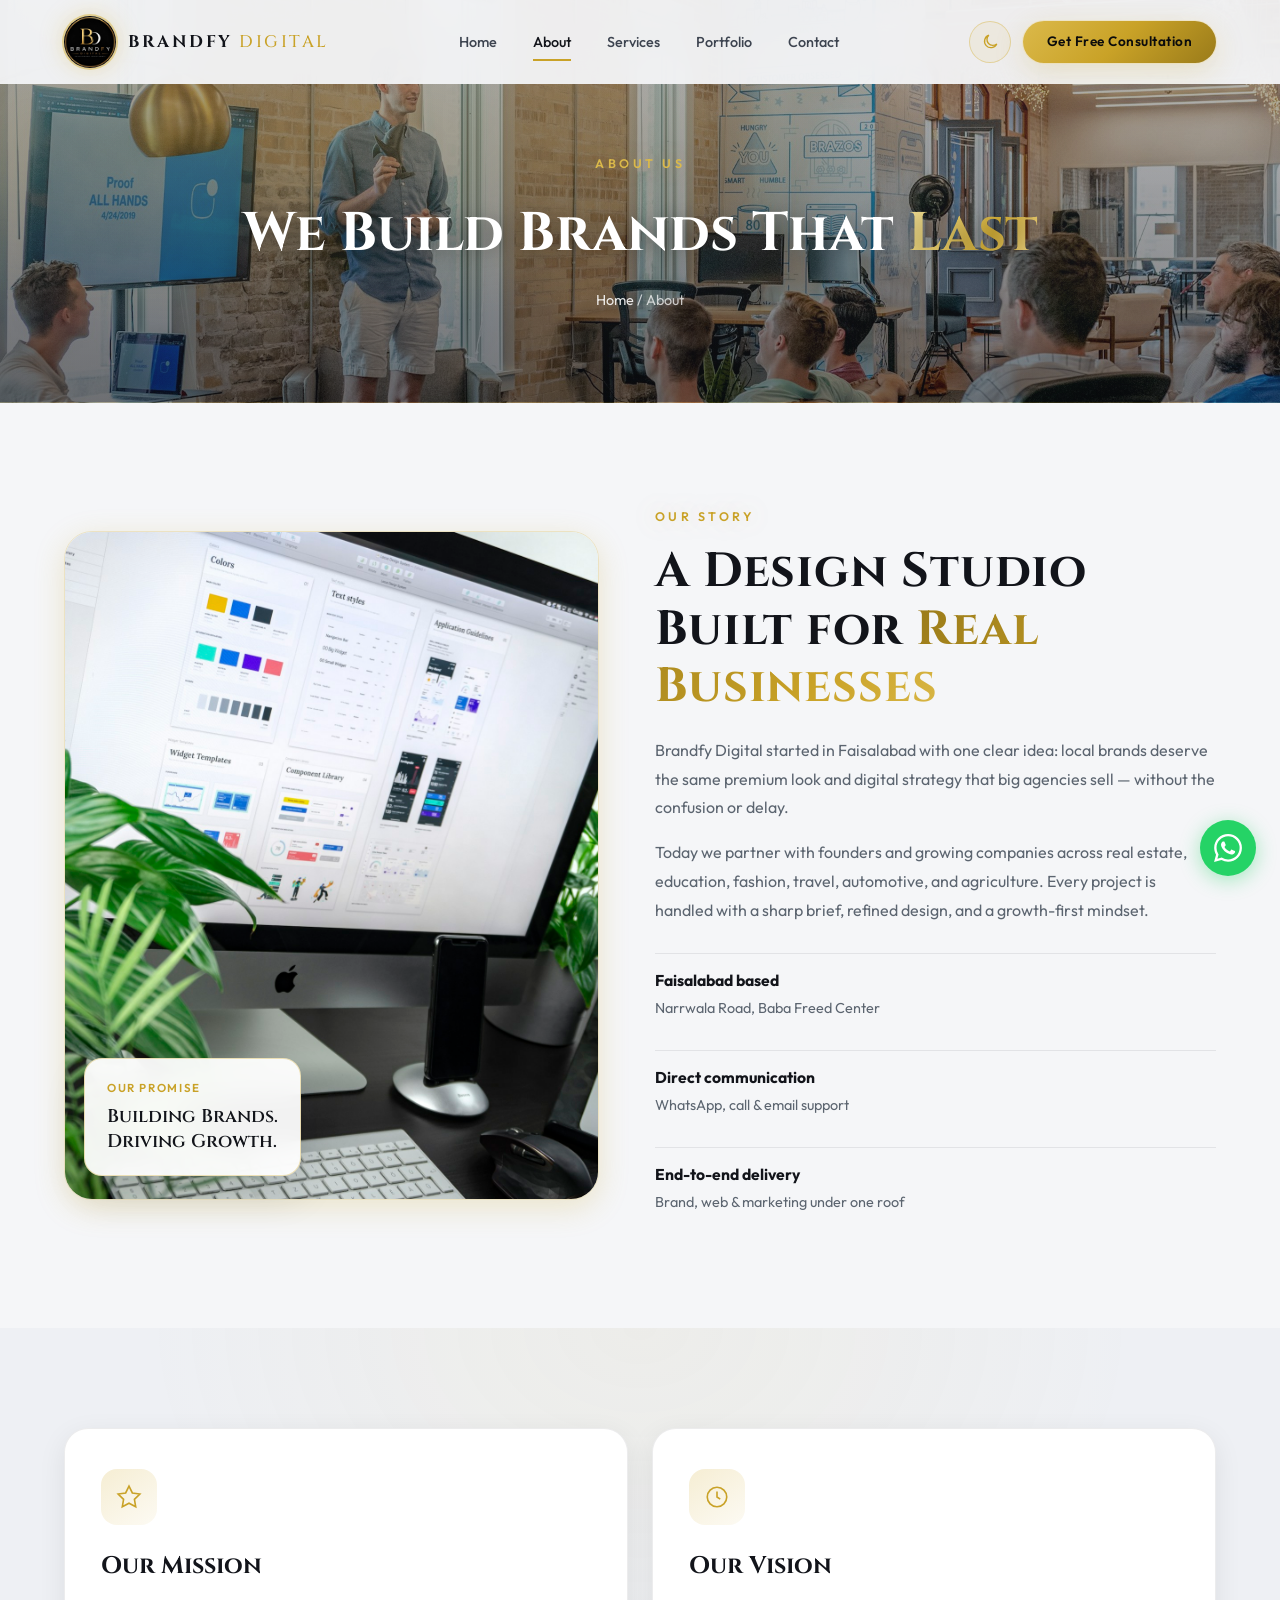
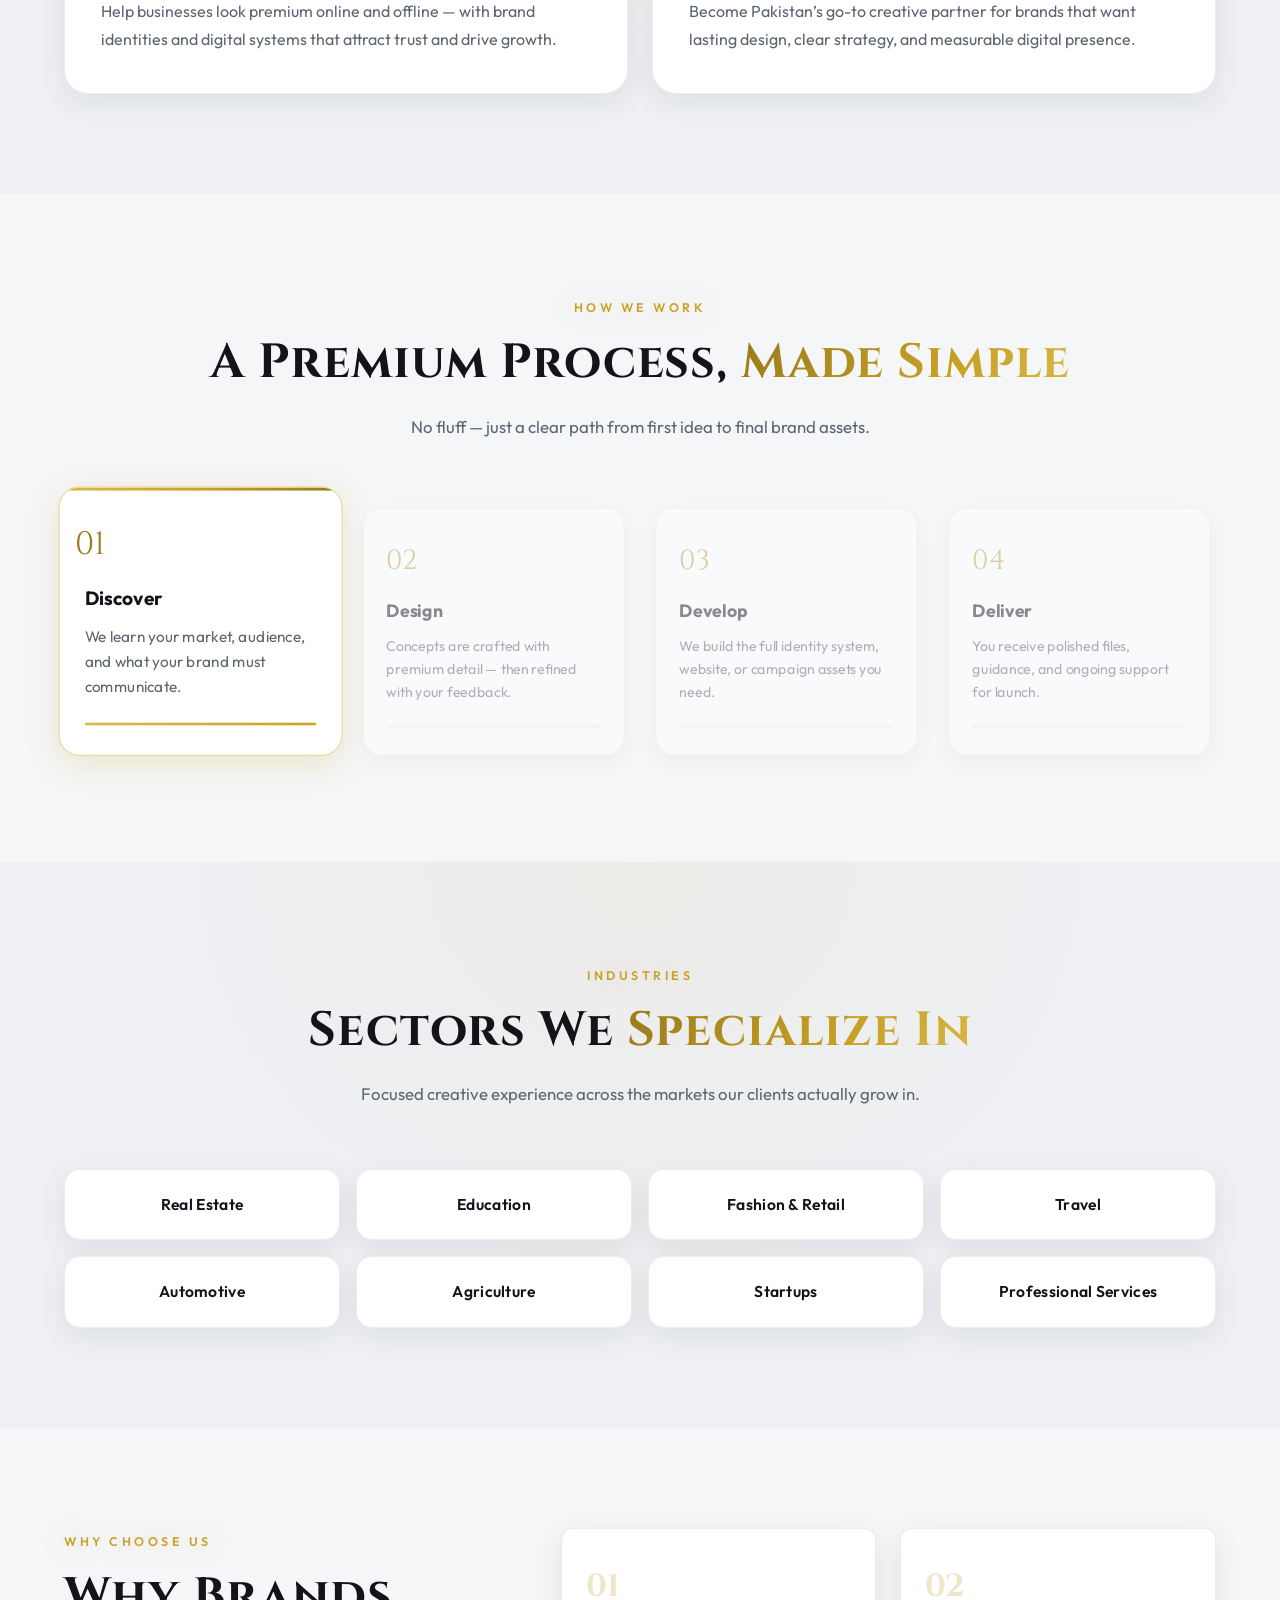
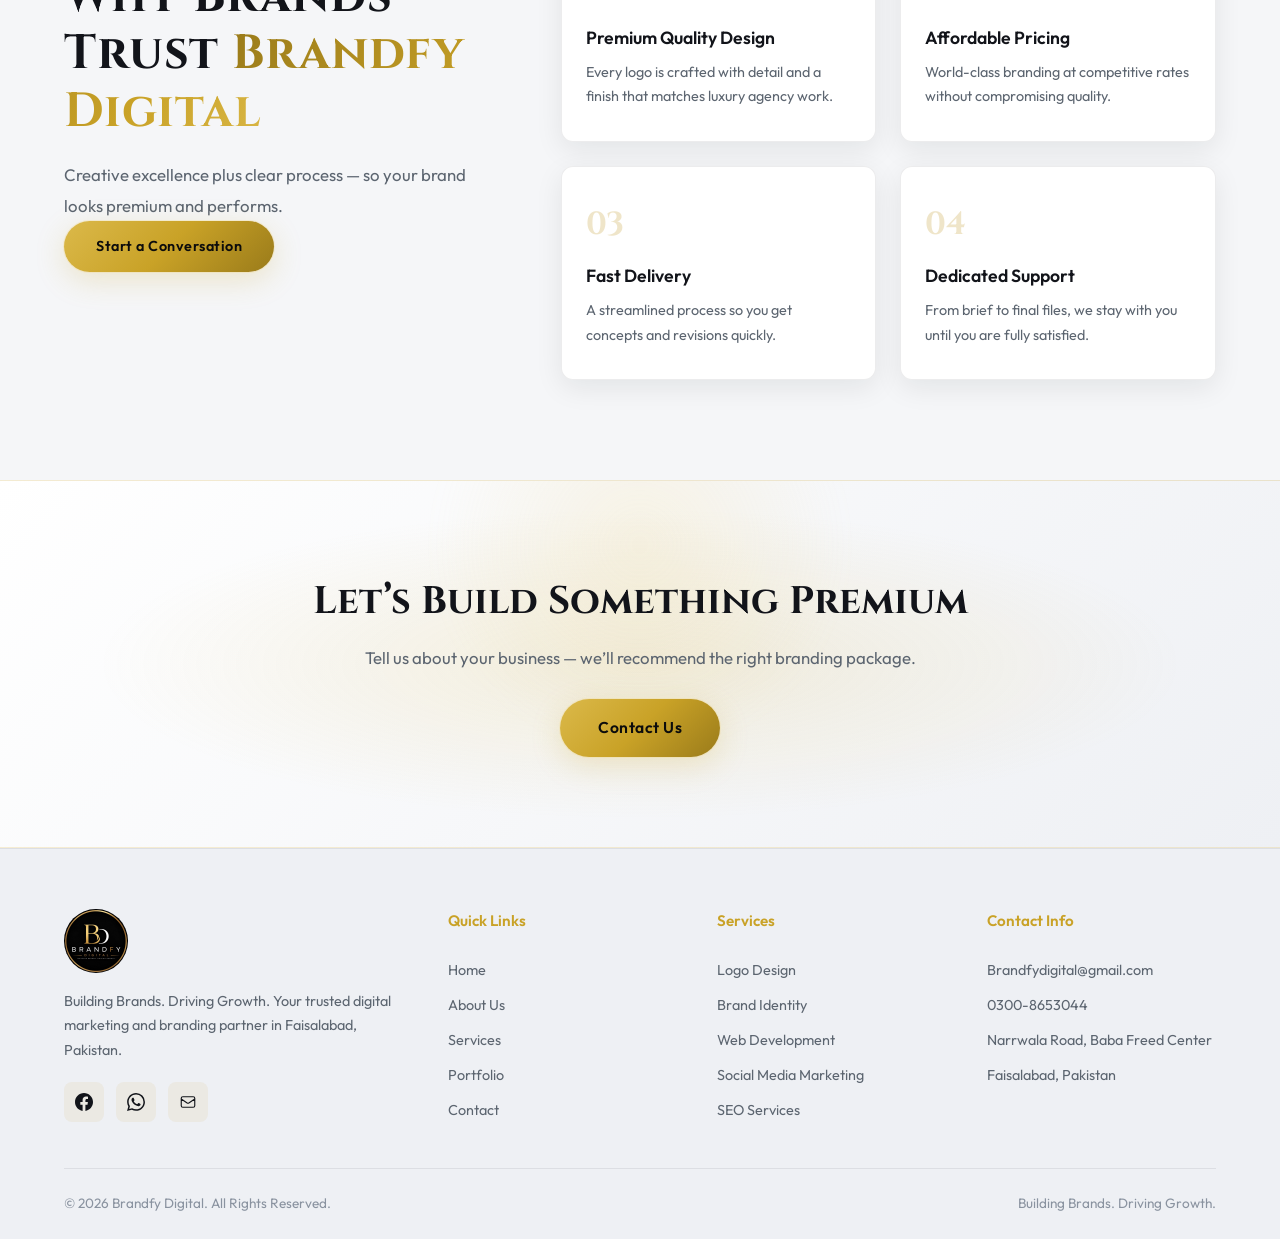
==== commit 244c7232: "Updated Website" ====
--- a/about.html
+++ b/about.html
@@ -59,79 +59,155 @@
     </div>
   </section>
 
-  <section class="about section">
-    <div class="container">
-      <div class="about__grid">
-        <div class="about__visual reveal">
-          <div class="about__logo-wrap">
-            <img src="images/brandfy-logo.png" alt="Brandfy Digital Logo" class="about__logo">
-          </div>
-          <div class="about__accent"></div>
-        </div>
-        <div class="about__content reveal">
-          <span class="section__tag">Who We Are</span>
-          <h2 class="section__title">A Creative Agency From <span class="gold-text">Faisalabad</span></h2>
+  <section class="about-story section">
+    <div class="container">
+      <div class="about-story__grid">
+        <div class="about-story__media reveal" data-reveal="left">
+          <div class="about-story__frame">
+            <img src="images/about-studio.jpg" alt="Brand design and creative studio workspace" class="about-story__img">
+          </div>
+          <div class="about-story__badge reveal" data-reveal="up" data-delay="2">
+            <span class="about-story__badge-label">Our Promise</span>
+            <p>Building Brands.<br>Driving Growth.</p>
+          </div>
+        </div>
+        <div class="about-story__content reveal" data-reveal="right">
+          <span class="section__tag">Our Story</span>
+          <h2 class="section__title">A Design Studio Built for <span class="gold-text">Real Businesses</span></h2>
           <p class="about__text">
-            Brandfy Digital is a premium branding and digital marketing studio. Our tagline —
-            <strong>Building Brands. Driving Growth.</strong> — is exactly what we do for every client.
+            Brandfy Digital started in Faisalabad with one clear idea: local brands deserve the same
+            premium look and digital strategy that big agencies sell — without the confusion or delay.
           </p>
           <p class="about__text">
-            From first-time entrepreneurs to established companies, we create logos, brand systems,
-            websites, and marketing assets that look high-end and work in the real market. You can
-            see our latest work on our
-            <a href="https://web.facebook.com/profile.php?id=61593432682241" target="_blank" rel="noopener" class="inline-gold">Facebook page</a>.
+            Today we partner with founders and growing companies across real estate, education,
+            fashion, travel, automotive, and agriculture. Every project is handled with a sharp brief,
+            refined design, and a growth-first mindset.
           </p>
-          <ul class="about__features">
-            <li>
-              <svg viewBox="0 0 24 24" fill="none" stroke="currentColor" stroke-width="2"><path d="M20 6L9 17l-5-5"/></svg>
-              Premium logo &amp; 3D brand design
-            </li>
-            <li>
-              <svg viewBox="0 0 24 24" fill="none" stroke="currentColor" stroke-width="2"><path d="M20 6L9 17l-5-5"/></svg>
-              Industry-specific identities (real estate, travel, fashion, education, agri)
-            </li>
-            <li>
-              <svg viewBox="0 0 24 24" fill="none" stroke="currentColor" stroke-width="2"><path d="M20 6L9 17l-5-5"/></svg>
-              Website, social media &amp; SEO support
-            </li>
-            <li>
-              <svg viewBox="0 0 24 24" fill="none" stroke="currentColor" stroke-width="2"><path d="M20 6L9 17l-5-5"/></svg>
-              Based at Narrwala Road, Baba Freed Center, Faisalabad
-            </li>
-          </ul>
-        </div>
-      </div>
-    </div>
-  </section>
-
-  <section class="why section section--dark">
+          <div class="about-story__highlights">
+            <div>
+              <strong>Faisalabad based</strong>
+              <span>Narrwala Road, Baba Freed Center</span>
+            </div>
+            <div>
+              <strong>Direct communication</strong>
+              <span>WhatsApp, call &amp; email support</span>
+            </div>
+            <div>
+              <strong>End-to-end delivery</strong>
+              <span>Brand, web &amp; marketing under one roof</span>
+            </div>
+          </div>
+        </div>
+      </div>
+    </div>
+  </section>
+
+  <section class="about-mission section section--dark">
+    <div class="container">
+      <div class="about-mission__grid">
+        <article class="about-mission__card reveal" data-reveal="up">
+          <span class="about-mission__icon" aria-hidden="true">
+            <svg viewBox="0 0 24 24" fill="none" stroke="currentColor" stroke-width="1.5"><path d="M12 2l3.09 6.26L22 9.27l-5 4.87 1.18 6.88L12 17.77l-6.18 3.25L7 14.14 2 9.27l6.91-1.01L12 2z"/></svg>
+          </span>
+          <h3>Our Mission</h3>
+          <p>Help businesses look premium online and offline — with brand identities and digital systems that attract trust and drive growth.</p>
+        </article>
+        <article class="about-mission__card reveal" data-reveal="up" data-delay="2">
+          <span class="about-mission__icon" aria-hidden="true">
+            <svg viewBox="0 0 24 24" fill="none" stroke="currentColor" stroke-width="1.5"><circle cx="12" cy="12" r="9"/><path d="M12 7v5l3 2"/></svg>
+          </span>
+          <h3>Our Vision</h3>
+          <p>Become Pakistan’s go-to creative partner for brands that want lasting design, clear strategy, and measurable digital presence.</p>
+        </article>
+      </div>
+    </div>
+  </section>
+
+  <section class="about-approach section">
+    <div class="container">
+      <div class="section__header reveal" data-reveal="up">
+        <span class="section__tag">How We Work</span>
+        <h2 class="section__title">A Premium Process, <span class="gold-text">Made Simple</span></h2>
+        <p class="section__desc">No fluff — just a clear path from first idea to final brand assets.</p>
+      </div>
+      <div class="about-approach__grid" id="approachSteps" data-approach-steps>
+        <article class="about-approach__step is-active" data-step="0" tabindex="0" role="button" aria-pressed="true">
+          <span class="about-approach__num">01</span>
+          <h3>Discover</h3>
+          <p>We learn your market, audience, and what your brand must communicate.</p>
+          <div class="about-approach__progress" aria-hidden="true"><i></i></div>
+        </article>
+        <article class="about-approach__step" data-step="1" tabindex="0" role="button" aria-pressed="false">
+          <span class="about-approach__num">02</span>
+          <h3>Design</h3>
+          <p>Concepts are crafted with premium detail — then refined with your feedback.</p>
+          <div class="about-approach__progress" aria-hidden="true"><i></i></div>
+        </article>
+        <article class="about-approach__step" data-step="2" tabindex="0" role="button" aria-pressed="false">
+          <span class="about-approach__num">03</span>
+          <h3>Develop</h3>
+          <p>We build the full identity system, website, or campaign assets you need.</p>
+          <div class="about-approach__progress" aria-hidden="true"><i></i></div>
+        </article>
+        <article class="about-approach__step" data-step="3" tabindex="0" role="button" aria-pressed="false">
+          <span class="about-approach__num">04</span>
+          <h3>Deliver</h3>
+          <p>You receive polished files, guidance, and ongoing support for launch.</p>
+          <div class="about-approach__progress" aria-hidden="true"><i></i></div>
+        </article>
+      </div>
+    </div>
+  </section>
+
+  <section class="about-industries section section--dark">
+    <div class="container">
+      <div class="section__header reveal" data-reveal="up">
+        <span class="section__tag">Industries</span>
+        <h2 class="section__title">Sectors We <span class="gold-text">Specialize In</span></h2>
+        <p class="section__desc">Focused creative experience across the markets our clients actually grow in.</p>
+      </div>
+      <ul class="about-industries__list">
+        <li class="reveal" data-reveal="up" data-delay="1">Real Estate</li>
+        <li class="reveal" data-reveal="up" data-delay="2">Education</li>
+        <li class="reveal" data-reveal="up" data-delay="3">Fashion &amp; Retail</li>
+        <li class="reveal" data-reveal="up" data-delay="4">Travel</li>
+        <li class="reveal" data-reveal="up" data-delay="1">Automotive</li>
+        <li class="reveal" data-reveal="up" data-delay="2">Agriculture</li>
+        <li class="reveal" data-reveal="up" data-delay="3">Startups</li>
+        <li class="reveal" data-reveal="up" data-delay="4">Professional Services</li>
+      </ul>
+    </div>
+  </section>
+
+  <section class="why section">
     <div class="container">
       <div class="why__grid">
-        <div class="why__content reveal">
+        <div class="why__content reveal" data-reveal="left">
           <span class="section__tag">Why Choose Us</span>
-          <h2 class="section__title">Why Brandfy Digital is Your <span class="gold-text">Best Choice</span></h2>
+          <h2 class="section__title">Why Brands Trust <span class="gold-text">Brandfy Digital</span></h2>
           <p class="section__desc">Creative excellence plus clear process — so your brand looks premium and performs.</p>
+          <a href="contact.html" class="btn btn--primary">Start a Conversation</a>
         </div>
         <div class="why__cards">
-          <div class="why-card reveal">
+          <div class="why-card reveal" data-reveal="up" data-delay="1">
             <span class="why-card__num">01</span>
             <h3>Premium Quality Design</h3>
-            <p>Every logo is crafted with detail, metallic finishes, and a look that matches luxury agency work.</p>
-          </div>
-          <div class="why-card reveal">
+            <p>Every logo is crafted with detail and a finish that matches luxury agency work.</p>
+          </div>
+          <div class="why-card reveal" data-reveal="up" data-delay="2">
             <span class="why-card__num">02</span>
             <h3>Affordable Pricing</h3>
             <p>World-class branding at competitive rates without compromising quality.</p>
           </div>
-          <div class="why-card reveal">
+          <div class="why-card reveal" data-reveal="up" data-delay="3">
             <span class="why-card__num">03</span>
             <h3>Fast Delivery</h3>
             <p>A streamlined process so you get concepts and revisions quickly.</p>
           </div>
-          <div class="why-card reveal">
+          <div class="why-card reveal" data-reveal="up" data-delay="4">
             <span class="why-card__num">04</span>
             <h3>Dedicated Support</h3>
-            <p>From brief to final files, we stay with you until you are 100% satisfied.</p>
+            <p>From brief to final files, we stay with you until you are fully satisfied.</p>
           </div>
         </div>
       </div>
@@ -139,7 +215,7 @@
   </section>
 
   <section class="cta-banner">
-    <div class="container cta-banner__inner reveal">
+    <div class="container cta-banner__inner reveal" data-reveal="up">
       <h2>Let’s Build Something Premium</h2>
       <p>Tell us about your business — we’ll recommend the right branding package.</p>
       <a href="contact.html" class="btn btn--primary btn--lg">Contact Us</a>
--- a/css/style.css
+++ b/css/style.css
@@ -901,6 +901,315 @@
   flex-shrink: 0;
 }
 
+/* ===== About page — premium story layout ===== */
+.about-story__grid {
+  display: grid;
+  grid-template-columns: 1fr 1.05fr;
+  gap: 56px;
+  align-items: center;
+}
+
+.about-story__media {
+  position: relative;
+}
+
+.about-story__frame {
+  border-radius: 28px;
+  overflow: hidden;
+  border: 1px solid rgba(212, 175, 55, 0.28);
+  box-shadow: var(--shadow-gold);
+  aspect-ratio: 4 / 5;
+}
+
+.about-story__img {
+  width: 100%;
+  height: 100%;
+  object-fit: cover;
+  display: block;
+  transition: transform 0.7s cubic-bezier(0.22, 1, 0.36, 1);
+}
+
+.about-story__frame:hover .about-story__img {
+  transform: scale(1.04);
+}
+
+.about-story__badge {
+  position: absolute;
+  left: 20px;
+  bottom: 24px;
+  z-index: 2;
+  max-width: 220px;
+  padding: 20px 22px;
+  border-radius: 18px;
+  background: rgba(255, 255, 255, 0.94);
+  border: 1px solid rgba(212, 175, 55, 0.35);
+  box-shadow: 0 16px 40px rgba(18, 20, 26, 0.14);
+  backdrop-filter: blur(12px);
+}
+
+html[data-theme="dark"] .about-story__badge {
+  background: rgba(20, 20, 20, 0.92);
+}
+
+.about-story__badge-label {
+  display: block;
+  font-size: 0.72rem;
+  font-weight: 600;
+  letter-spacing: 0.14em;
+  text-transform: uppercase;
+  color: var(--gold);
+  margin-bottom: 8px;
+}
+
+.about-story__badge p {
+  font-family: var(--font-serif);
+  font-size: 1.15rem;
+  font-weight: 600;
+  line-height: 1.35;
+  color: var(--white);
+}
+
+.about-story__highlights {
+  display: grid;
+  gap: 16px;
+  margin-top: 28px;
+}
+
+.about-story__highlights > div {
+  display: grid;
+  gap: 4px;
+  padding: 14px 0;
+  border-top: 1px solid var(--line);
+}
+
+.about-story__highlights strong {
+  font-size: 0.98rem;
+  color: var(--white);
+}
+
+.about-story__highlights span {
+  font-size: 0.9rem;
+  color: var(--gray);
+}
+
+.about-mission__grid {
+  display: grid;
+  grid-template-columns: 1fr 1fr;
+  gap: 24px;
+}
+
+.about-mission__card {
+  padding: 40px 36px;
+  border-radius: 24px;
+  background: var(--black-card);
+  border: 1px solid var(--line);
+  box-shadow: var(--shadow);
+  transition: transform 0.35s ease, border-color 0.35s ease, box-shadow 0.35s ease;
+}
+
+.about-mission__card:hover {
+  transform: translateY(-6px);
+  border-color: rgba(212, 175, 55, 0.35);
+  box-shadow: var(--shadow-gold);
+}
+
+.about-mission__icon {
+  width: 56px;
+  height: 56px;
+  border-radius: 16px;
+  display: inline-flex;
+  align-items: center;
+  justify-content: center;
+  margin-bottom: 22px;
+  background: linear-gradient(145deg, rgba(212, 175, 55, 0.22), rgba(212, 175, 55, 0.06));
+  color: var(--gold);
+}
+
+.about-mission__icon svg {
+  width: 26px;
+  height: 26px;
+}
+
+.about-mission__card h3 {
+  font-family: var(--font-serif);
+  font-size: 1.5rem;
+  margin-bottom: 12px;
+}
+
+.about-mission__card p {
+  color: var(--gray);
+  line-height: 1.75;
+  font-size: 1rem;
+}
+
+.about-approach__grid {
+  display: grid;
+  grid-template-columns: repeat(4, 1fr);
+  gap: 20px;
+}
+
+.about-approach__step {
+  padding: 32px 24px 28px;
+  border-radius: 20px;
+  background: var(--black-card);
+  border: 1px solid var(--line);
+  box-shadow: var(--shadow);
+  position: relative;
+  overflow: hidden;
+  cursor: pointer;
+  opacity: 0.48;
+  transform: scale(0.96) translateY(0);
+  filter: grayscale(0.25);
+  transition:
+    transform 0.55s cubic-bezier(0.22, 1, 0.36, 1),
+    opacity 0.45s ease,
+    border-color 0.45s ease,
+    box-shadow 0.45s ease,
+    filter 0.45s ease;
+}
+
+.about-approach__step::before {
+  content: '';
+  position: absolute;
+  top: 0;
+  left: 0;
+  width: 100%;
+  height: 3px;
+  background: linear-gradient(90deg, var(--gold-light), var(--gold), var(--gold-dark));
+  transform: scaleX(0);
+  transform-origin: left;
+  transition: transform 0.55s ease;
+}
+
+.about-approach__step.is-active {
+  opacity: 1;
+  filter: none;
+  transform: scale(1.04) translateY(-10px);
+  border-color: rgba(212, 175, 55, 0.5);
+  box-shadow: var(--shadow-gold);
+  z-index: 2;
+}
+
+.about-approach__step.is-active::before {
+  transform: scaleX(1);
+}
+
+.about-approach__step.is-done {
+  opacity: 0.72;
+  filter: none;
+}
+
+.about-approach__step.is-done::before {
+  transform: scaleX(1);
+  opacity: 0.55;
+}
+
+.about-approach__step:focus-visible {
+  outline: 2px solid var(--gold);
+  outline-offset: 4px;
+}
+
+.about-approach__num {
+  display: block;
+  font-family: var(--font-serif);
+  font-size: 1.8rem;
+  color: var(--gold);
+  margin-bottom: 14px;
+  transition: transform 0.45s ease, color 0.45s ease;
+}
+
+.about-approach__step.is-active .about-approach__num {
+  transform: scale(1.08);
+  color: var(--gold-dark);
+}
+
+html[data-theme="dark"] .about-approach__step.is-active .about-approach__num {
+  color: var(--gold-light);
+}
+
+.about-approach__step h3 {
+  font-size: 1.15rem;
+  margin-bottom: 10px;
+}
+
+.about-approach__step p {
+  color: var(--gray);
+  font-size: 0.92rem;
+  line-height: 1.65;
+}
+
+.about-approach__progress {
+  margin-top: 22px;
+  height: 3px;
+  border-radius: 999px;
+  background: rgba(212, 175, 55, 0.15);
+  overflow: hidden;
+}
+
+.about-approach__progress i {
+  display: block;
+  width: 0;
+  height: 100%;
+  border-radius: inherit;
+  background: linear-gradient(90deg, var(--gold-light), var(--gold));
+}
+
+.about-approach__step.is-active .about-approach__progress i {
+  animation: approachProgress 1.6s linear forwards;
+}
+
+@keyframes approachProgress {
+  from { width: 0; }
+  to { width: 100%; }
+}
+
+html.approach-scroll-lock,
+html.approach-scroll-lock body,
+body.approach-scroll-lock {
+  overflow: hidden;
+  overscroll-behavior: none;
+  touch-action: none;
+}
+
+@media (prefers-reduced-motion: reduce) {
+  .about-approach__step {
+    opacity: 1;
+    transform: none;
+    filter: none;
+  }
+
+  .about-approach__step.is-active .about-approach__progress i {
+    animation: none;
+    width: 100%;
+  }
+}
+
+.about-industries__list {
+  display: grid;
+  grid-template-columns: repeat(4, 1fr);
+  gap: 16px;
+  list-style: none;
+}
+
+.about-industries__list li {
+  padding: 22px 18px;
+  text-align: center;
+  border-radius: 16px;
+  background: var(--black-card);
+  border: 1px solid var(--line);
+  font-weight: 600;
+  font-size: 0.98rem;
+  letter-spacing: 0.02em;
+  box-shadow: var(--shadow);
+  transition: transform 0.3s ease, border-color 0.3s ease, color 0.3s ease;
+}
+
+.about-industries__list li:hover {
+  transform: translateY(-4px);
+  border-color: rgba(212, 175, 55, 0.4);
+  color: var(--gold);
+}
+
 /* ===== Services ===== */
 .services__grid {
   display: grid;
@@ -1905,6 +2214,25 @@
     gap: 40px;
   }
 
+  .about-story__grid,
+  .about-mission__grid {
+    grid-template-columns: 1fr;
+    gap: 36px;
+  }
+
+  .about-approach__grid {
+    grid-template-columns: repeat(2, 1fr);
+  }
+
+  .about-industries__list {
+    grid-template-columns: repeat(2, 1fr);
+  }
+
+  .about-story__badge {
+    left: 16px;
+    bottom: 16px;
+  }
+
   .about__logo-wrap {
     width: 240px;
     height: 240px;
@@ -2011,6 +2339,10 @@
   }
 
   .services__grid {
+    grid-template-columns: repeat(2, 1fr);
+  }
+
+  .about-approach__grid {
     grid-template-columns: repeat(2, 1fr);
   }
 }
@@ -2198,6 +2530,11 @@
   }
 
   .contact-cards {
+    grid-template-columns: 1fr;
+  }
+
+  .about-approach__grid,
+  .about-industries__list {
     grid-template-columns: 1fr;
   }
 
